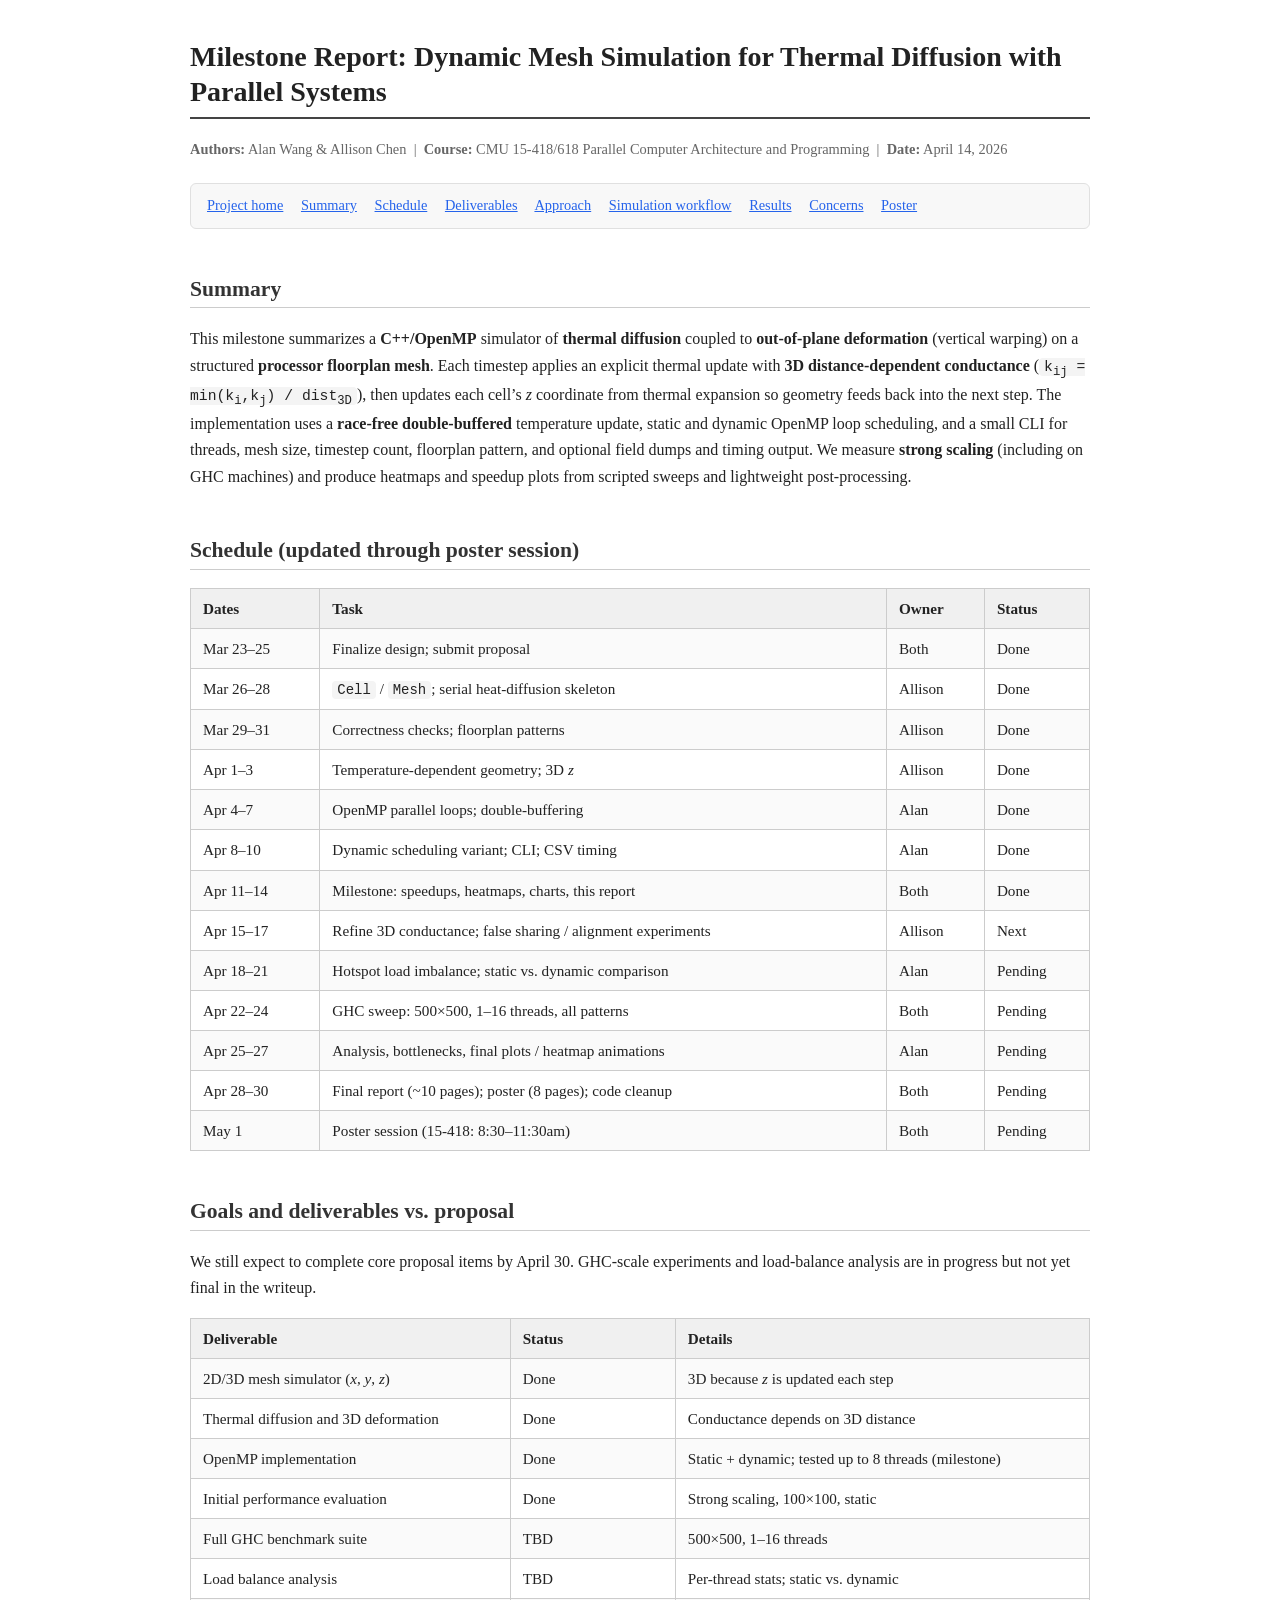
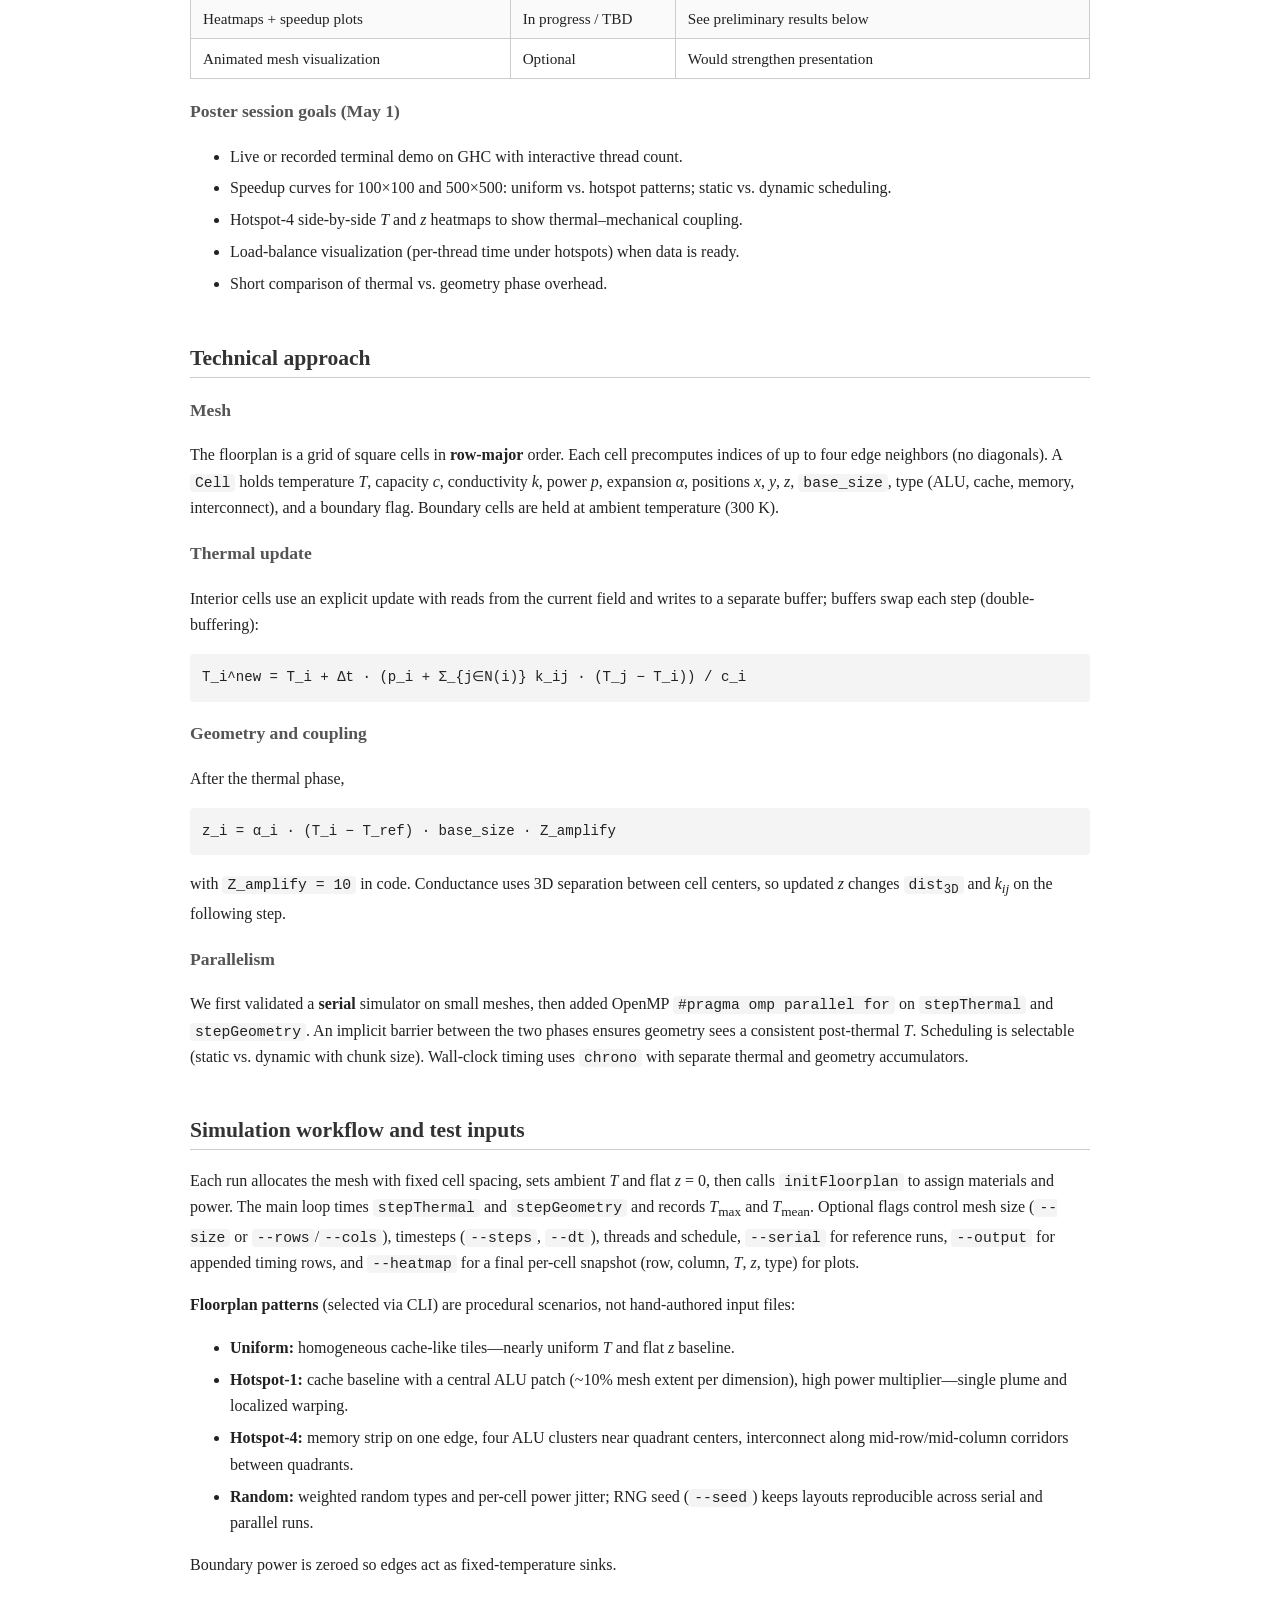
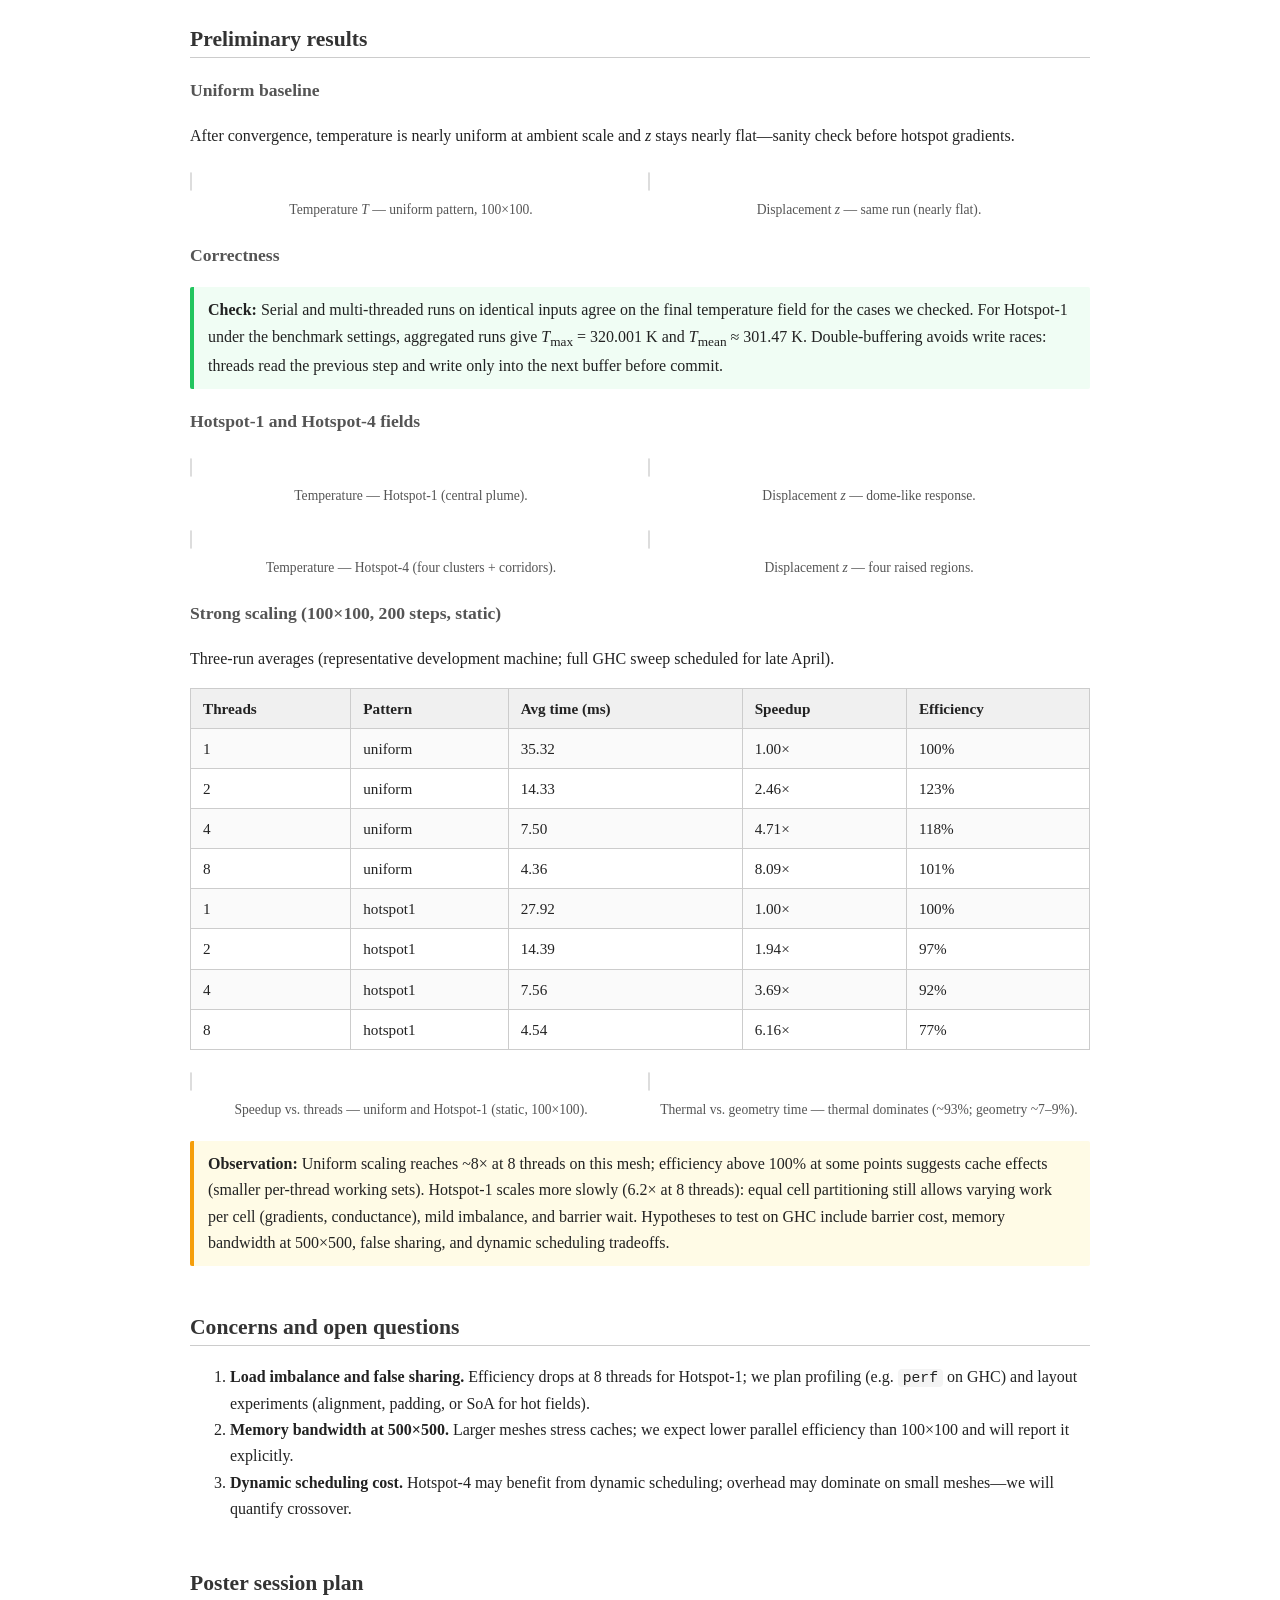
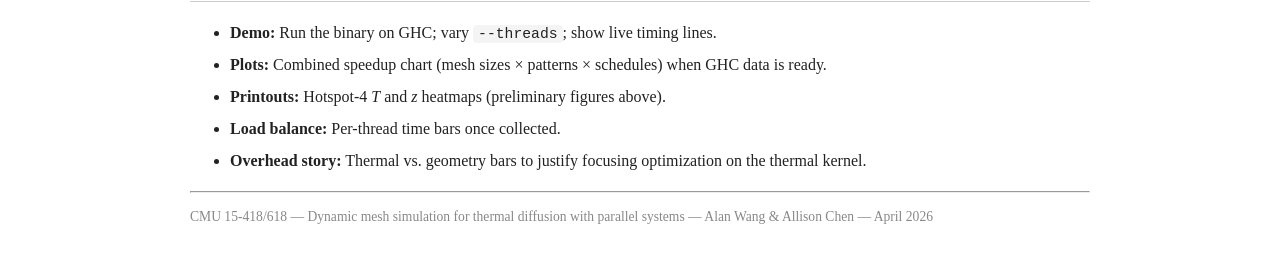
==== index.html @ 01aca8f8 "Update milestone report page" ====
<!DOCTYPE html>
<html lang="en">
<head>
<meta charset="UTF-8">
<meta name="viewport" content="width=device-width, initial-scale=1.0">
<title>Milestone Report — Dynamic Mesh Simulation for Thermal Diffusion</title>
<style>
  body { font-family: Georgia, serif; max-width: 900px; margin: 0 auto; padding: 20px 30px;
         color: #222; line-height: 1.65; }
  h1 { font-size: 1.75em; border-bottom: 2px solid #444; padding-bottom: 8px; line-height: 1.25; }
  h2 { font-size: 1.35em; color: #333; border-bottom: 1px solid #ccc; margin-top: 2em; }
  h3 { font-size: 1.1em; color: #555; }
  a { color: #2563eb; }
  code, pre { background: #f4f4f4; border-radius: 4px; font-family: "Courier New", monospace; }
  code { padding: 1px 5px; font-size: 0.92em; }
  pre { padding: 12px; overflow-x: auto; font-size: 0.88em; }
  table { border-collapse: collapse; width: 100%; margin: 1em 0; font-size: 0.95em; }
  th, td { border: 1px solid #ccc; padding: 7px 12px; text-align: left; vertical-align: top; }
  th { background: #f0f0f0; font-weight: bold; }
  tr:nth-child(even) td { background: #fafafa; }
  .meta { color: #666; font-size: 0.9em; margin-bottom: 1.5em; }
  .highlight { background: #fffbe6; border-left: 4px solid #f59e0b; padding: 10px 14px;
               margin: 1em 0; border-radius: 2px; }
  .concern { background: #fff1f0; border-left: 4px solid #ef4444; padding: 10px 14px;
             margin: 1em 0; border-radius: 2px; }
  .good   { background: #f0fdf4; border-left: 4px solid #22c55e; padding: 10px 14px;
             margin: 1em 0; border-radius: 2px; }
  .fig-row { display: flex; gap: 16px; flex-wrap: wrap; margin: 1.2em 0; }
  .fig-row figure { flex: 1 1 380px; margin: 0; }
  .fig-row figcaption { font-size: 0.85em; color: #555; text-align: center; margin-top: 4px; }
  .fig-row img, .fig-row object { width: 100%; border: 1px solid #ddd; border-radius: 4px; }
  nav { background: #f8f8f8; border: 1px solid #e0e0e0; padding: 10px 16px;
        border-radius: 6px; font-size: 0.9em; margin-bottom: 2em; }
  nav a { margin-right: 14px; }
  ul.compact li { margin-bottom: 0.35em; }
</style>
</head>
<body>

<h1>Milestone Report: Dynamic Mesh Simulation for Thermal Diffusion with Parallel Systems</h1>
<p class="meta">
  <strong>Authors:</strong> Alan Wang &amp; Allison Chen &nbsp;|&nbsp;
  <strong>Course:</strong> CMU 15-418/618 Parallel Computer Architecture and Programming &nbsp;|&nbsp;
  <strong>Date:</strong> April 14, 2026
</p>

<nav>
  <a href="/">Project home</a>
  <a href="#summary">Summary</a>
  <a href="#schedule">Schedule</a>
  <a href="#deliverables">Deliverables</a>
  <a href="#technical">Approach</a>
  <a href="#workflow">Simulation workflow</a>
  <a href="#results">Results</a>
  <a href="#concerns">Concerns</a>
  <a href="#poster">Poster</a>
</nav>

<!-- ====================================================================== -->
<h2 id="summary">Summary</h2>

<p>This milestone summarizes a <strong>C++/OpenMP</strong> simulator of <strong>thermal diffusion</strong> coupled to <strong>out-of-plane deformation</strong> (vertical warping) on a structured <strong>processor floorplan mesh</strong>. Each timestep applies an explicit thermal update with <strong>3D distance-dependent conductance</strong> (<code>k<sub>ij</sub> = min(k<sub>i</sub>,k<sub>j</sub>) / dist<sub>3D</sub></code>), then updates each cell’s <em>z</em> coordinate from thermal expansion so geometry feeds back into the next step. The implementation uses a <strong>race-free double-buffered</strong> temperature update, static and dynamic OpenMP loop scheduling, and a small CLI for threads, mesh size, timestep count, floorplan pattern, and optional field dumps and timing output. We measure <strong>strong scaling</strong> (including on GHC machines) and produce heatmaps and speedup plots from scripted sweeps and lightweight post-processing.</p>

<!-- ====================================================================== -->
<h2 id="schedule">Schedule (updated through poster session)</h2>

<table>
<tr><th>Dates</th><th>Task</th><th>Owner</th><th>Status</th></tr>
<tr><td>Mar 23–25</td><td>Finalize design; submit proposal</td><td>Both</td><td>Done</td></tr>
<tr><td>Mar 26–28</td><td><code>Cell</code> / <code>Mesh</code>; serial heat-diffusion skeleton</td><td>Allison</td><td>Done</td></tr>
<tr><td>Mar 29–31</td><td>Correctness checks; floorplan patterns</td><td>Allison</td><td>Done</td></tr>
<tr><td>Apr 1–3</td><td>Temperature-dependent geometry; 3D <em>z</em></td><td>Allison</td><td>Done</td></tr>
<tr><td>Apr 4–7</td><td>OpenMP parallel loops; double-buffering</td><td>Alan</td><td>Done</td></tr>
<tr><td>Apr 8–10</td><td>Dynamic scheduling variant; CLI; CSV timing</td><td>Alan</td><td>Done</td></tr>
<tr><td>Apr 11–14</td><td>Milestone: speedups, heatmaps, charts, this report</td><td>Both</td><td>Done</td></tr>
<tr><td>Apr 15–17</td><td>Refine 3D conductance; false sharing / alignment experiments</td><td>Allison</td><td>Next</td></tr>
<tr><td>Apr 18–21</td><td>Hotspot load imbalance; static vs. dynamic comparison</td><td>Alan</td><td>Pending</td></tr>
<tr><td>Apr 22–24</td><td>GHC sweep: 500×500, 1–16 threads, all patterns</td><td>Both</td><td>Pending</td></tr>
<tr><td>Apr 25–27</td><td>Analysis, bottlenecks, final plots / heatmap animations</td><td>Alan</td><td>Pending</td></tr>
<tr><td>Apr 28–30</td><td>Final report (~10 pages); poster (8 pages); code cleanup</td><td>Both</td><td>Pending</td></tr>
<tr><td>May 1</td><td>Poster session (15-418: 8:30–11:30am)</td><td>Both</td><td>Pending</td></tr>
</table>

<!-- ====================================================================== -->
<h2 id="deliverables">Goals and deliverables vs. proposal</h2>

<p>We still expect to complete core proposal items by April&nbsp;30. GHC-scale experiments and load-balance analysis are in progress but not yet final in the writeup.</p>

<table>
<tr><th>Deliverable</th><th>Status</th><th>Details</th></tr>
<tr><td>2D/3D mesh simulator (<em>x</em>, <em>y</em>, <em>z</em>)</td><td>Done</td><td>3D because <em>z</em> is updated each step</td></tr>
<tr><td>Thermal diffusion and 3D deformation</td><td>Done</td><td>Conductance depends on 3D distance</td></tr>
<tr><td>OpenMP implementation</td><td>Done</td><td>Static + dynamic; tested up to 8 threads (milestone)</td></tr>
<tr><td>Initial performance evaluation</td><td>Done</td><td>Strong scaling, 100×100, static</td></tr>
<tr><td>Full GHC benchmark suite</td><td>TBD</td><td>500×500, 1–16 threads</td></tr>
<tr><td>Load balance analysis</td><td>TBD</td><td>Per-thread stats; static vs. dynamic</td></tr>
<tr><td>Heatmaps + speedup plots</td><td>In progress / TBD</td><td>See preliminary results below</td></tr>
<tr><td>Animated mesh visualization</td><td>Optional</td><td>Would strengthen presentation</td></tr>
</table>

<h3>Poster session goals (May 1)</h3>
<ul class="compact">
  <li>Live or recorded terminal demo on GHC with interactive thread count.</li>
  <li>Speedup curves for 100×100 and 500×500: uniform vs. hotspot patterns; static vs. dynamic scheduling.</li>
  <li>Hotspot-4 side-by-side <em>T</em> and <em>z</em> heatmaps to show thermal–mechanical coupling.</li>
  <li>Load-balance visualization (per-thread time under hotspots) when data is ready.</li>
  <li>Short comparison of thermal vs. geometry phase overhead.</li>
</ul>

<!-- ====================================================================== -->
<h2 id="technical">Technical approach</h2>

<h3>Mesh</h3>
<p>The floorplan is a grid of square cells in <strong>row-major</strong> order. Each cell precomputes indices of up to four edge neighbors (no diagonals). A <code>Cell</code> holds temperature <em>T</em>, capacity <em>c</em>, conductivity <em>k</em>, power <em>p</em>, expansion <em>α</em>, positions <em>x</em>, <em>y</em>, <em>z</em>, <code>base_size</code>, type (ALU, cache, memory, interconnect), and a boundary flag. Boundary cells are held at ambient temperature (300&nbsp;K).</p>

<h3>Thermal update</h3>
<p>Interior cells use an explicit update with reads from the current field and writes to a separate buffer; buffers swap each step (double-buffering):</p>
<pre>T_i^new = T_i + Δt · (p_i + Σ_{j∈N(i)} k_ij · (T_j − T_i)) / c_i</pre>

<h3>Geometry and coupling</h3>
<p>After the thermal phase,</p>
<pre>z_i = α_i · (T_i − T_ref) · base_size · Z_amplify</pre>
<p>with <code>Z_amplify = 10</code> in code. Conductance uses 3D separation between cell centers, so updated <em>z</em> changes <code>dist<sub>3D</sub></code> and <em>k<sub>ij</sub></em> on the following step.</p>

<h3>Parallelism</h3>
<p>We first validated a <strong>serial</strong> simulator on small meshes, then added OpenMP <code>#pragma omp parallel for</code> on <code>stepThermal</code> and <code>stepGeometry</code>. An implicit barrier between the two phases ensures geometry sees a consistent post-thermal <em>T</em>. Scheduling is selectable (static vs. dynamic with chunk size). Wall-clock timing uses <code>chrono</code> with separate thermal and geometry accumulators.</p>

<!-- ====================================================================== -->
<h2 id="workflow">Simulation workflow and test inputs</h2>

<p>Each run allocates the mesh with fixed cell spacing, sets ambient <em>T</em> and flat <em>z</em> = 0, then calls <code>initFloorplan</code> to assign materials and power. The main loop times <code>stepThermal</code> and <code>stepGeometry</code> and records <em>T</em><sub>max</sub> and <em>T</em><sub>mean</sub>. Optional flags control mesh size (<code>--size</code> or <code>--rows</code>/<code>--cols</code>), timesteps (<code>--steps</code>, <code>--dt</code>), threads and schedule, <code>--serial</code> for reference runs, <code>--output</code> for appended timing rows, and <code>--heatmap</code> for a final per-cell snapshot (row, column, <em>T</em>, <em>z</em>, type) for plots.</p>

<p><strong>Floorplan patterns</strong> (selected via CLI) are procedural scenarios, not hand-authored input files:</p>
<ul class="compact">
  <li><strong>Uniform:</strong> homogeneous cache-like tiles—nearly uniform <em>T</em> and flat <em>z</em> baseline.</li>
  <li><strong>Hotspot-1:</strong> cache baseline with a central ALU patch (~10% mesh extent per dimension), high power multiplier—single plume and localized warping.</li>
  <li><strong>Hotspot-4:</strong> memory strip on one edge, four ALU clusters near quadrant centers, interconnect along mid-row/mid-column corridors between quadrants.</li>
  <li><strong>Random:</strong> weighted random types and per-cell power jitter; RNG seed (<code>--seed</code>) keeps layouts reproducible across serial and parallel runs.</li>
</ul>
<p>Boundary power is zeroed so edges act as fixed-temperature sinks.</p>

<!-- ====================================================================== -->
<h2 id="results">Preliminary results</h2>

<h3>Uniform baseline</h3>
<p>After convergence, temperature is nearly uniform at ambient scale and <em>z</em> stays nearly flat—sanity check before hotspot gradients.</p>
<div class="fig-row">
  <figure>
    <object data="../results/heatmap_uniform_T.svg" type="image/svg+xml"></object>
    <figcaption>Temperature <em>T</em> — uniform pattern, 100×100.</figcaption>
  </figure>
  <figure>
    <object data="../results/heatmap_uniform_z.svg" type="image/svg+xml"></object>
    <figcaption>Displacement <em>z</em> — same run (nearly flat).</figcaption>
  </figure>
</div>

<h3>Correctness</h3>
<div class="good">
  <strong>Check:</strong> Serial and multi-threaded runs on identical inputs agree on the final temperature field for the cases we checked. For Hotspot-1 under the benchmark settings, aggregated runs give <em>T</em><sub>max</sub> = 320.001&nbsp;K and <em>T</em><sub>mean</sub> ≈ 301.47&nbsp;K. Double-buffering avoids write races: threads read the previous step and write only into the next buffer before commit.
</div>

<h3>Hotspot-1 and Hotspot-4 fields</h3>
<div class="fig-row">
  <figure>
    <object data="../results/heatmap_hotspot1_T.svg" type="image/svg+xml"></object>
    <figcaption>Temperature — Hotspot-1 (central plume).</figcaption>
  </figure>
  <figure>
    <object data="../results/heatmap_hotspot1_z.svg" type="image/svg+xml"></object>
    <figcaption>Displacement <em>z</em> — dome-like response.</figcaption>
  </figure>
</div>

<div class="fig-row">
  <figure>
    <object data="../results/heatmap_hotspot4_T.svg" type="image/svg+xml"></object>
    <figcaption>Temperature — Hotspot-4 (four clusters + corridors).</figcaption>
  </figure>
  <figure>
    <object data="../results/heatmap_hotspot4_z.svg" type="image/svg+xml"></object>
    <figcaption>Displacement <em>z</em> — four raised regions.</figcaption>
  </figure>
</div>

<h3>Strong scaling (100×100, 200 steps, static)</h3>
<p>Three-run averages (representative development machine; full GHC sweep scheduled for late April).</p>

<table>
<tr><th>Threads</th><th>Pattern</th><th>Avg time (ms)</th><th>Speedup</th><th>Efficiency</th></tr>
<tr><td>1</td><td>uniform</td><td>35.32</td><td>1.00×</td><td>100%</td></tr>
<tr><td>2</td><td>uniform</td><td>14.33</td><td>2.46×</td><td>123%</td></tr>
<tr><td>4</td><td>uniform</td><td>7.50</td><td>4.71×</td><td>118%</td></tr>
<tr><td>8</td><td>uniform</td><td>4.36</td><td>8.09×</td><td>101%</td></tr>
<tr><td>1</td><td>hotspot1</td><td>27.92</td><td>1.00×</td><td>100%</td></tr>
<tr><td>2</td><td>hotspot1</td><td>14.39</td><td>1.94×</td><td>97%</td></tr>
<tr><td>4</td><td>hotspot1</td><td>7.56</td><td>3.69×</td><td>92%</td></tr>
<tr><td>8</td><td>hotspot1</td><td>4.54</td><td>6.16×</td><td>77%</td></tr>
</table>

<div class="fig-row">
  <figure>
    <object data="../results/speedup_100x100_static.svg" type="image/svg+xml"></object>
    <figcaption>Speedup vs. threads — uniform and Hotspot-1 (static, 100×100).</figcaption>
  </figure>
  <figure>
    <object data="../results/time_breakdown_100x100.svg" type="image/svg+xml"></object>
    <figcaption>Thermal vs. geometry time — thermal dominates (~93%; geometry ~7–9%).</figcaption>
  </figure>
</div>

<div class="highlight">
  <strong>Observation:</strong> Uniform scaling reaches ~8× at 8 threads on this mesh; efficiency above 100% at some points suggests cache effects (smaller per-thread working sets). Hotspot-1 scales more slowly (6.2× at 8 threads): equal cell partitioning still allows varying work per cell (gradients, conductance), mild imbalance, and barrier wait. Hypotheses to test on GHC include barrier cost, memory bandwidth at 500×500, false sharing, and dynamic scheduling tradeoffs.
</div>

<!-- ====================================================================== -->
<h2 id="concerns">Concerns and open questions</h2>

<ol>
  <li><strong>Load imbalance and false sharing.</strong> Efficiency drops at 8 threads for Hotspot-1; we plan profiling (e.g. <code>perf</code> on GHC) and layout experiments (alignment, padding, or SoA for hot fields).</li>
  <li><strong>Memory bandwidth at 500×500.</strong> Larger meshes stress caches; we expect lower parallel efficiency than 100×100 and will report it explicitly.</li>
  <li><strong>Dynamic scheduling cost.</strong> Hotspot-4 may benefit from dynamic scheduling; overhead may dominate on small meshes—we will quantify crossover.</li>
</ol>

<!-- ====================================================================== -->
<h2 id="poster">Poster session plan</h2>

<ul class="compact">
  <li><strong>Demo:</strong> Run the binary on GHC; vary <code>--threads</code>; show live timing lines.</li>
  <li><strong>Plots:</strong> Combined speedup chart (mesh sizes × patterns × schedules) when GHC data is ready.</li>
  <li><strong>Printouts:</strong> Hotspot-4 <em>T</em> and <em>z</em> heatmaps (preliminary figures above).</li>
  <li><strong>Load balance:</strong> Per-thread time bars once collected.</li>
  <li><strong>Overhead story:</strong> Thermal vs. geometry bars to justify focusing optimization on the thermal kernel.</li>
</ul>

<hr>
<p style="font-size:0.85em; color:#888;">
  CMU 15-418/618 — Dynamic mesh simulation for thermal diffusion with parallel systems —
  Alan Wang &amp; Allison Chen — April 2026
</p>

</body>
</html>
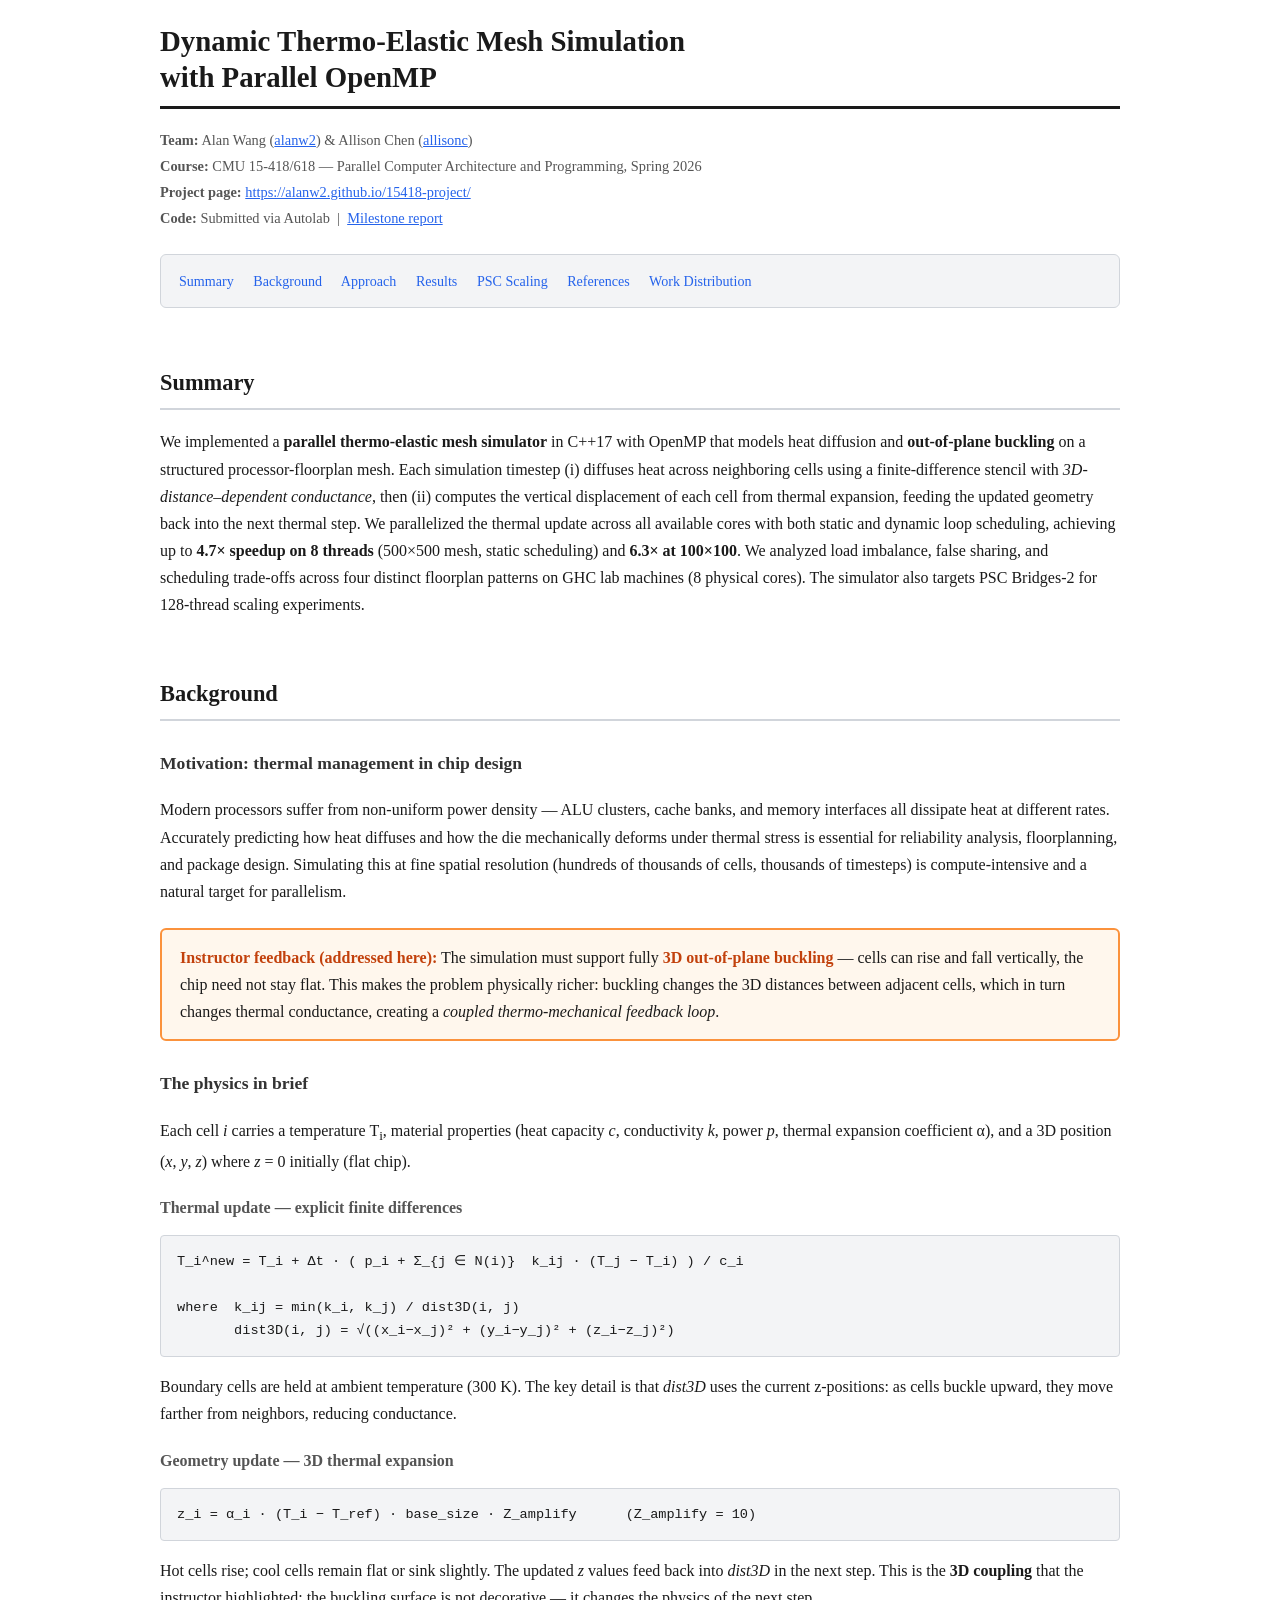
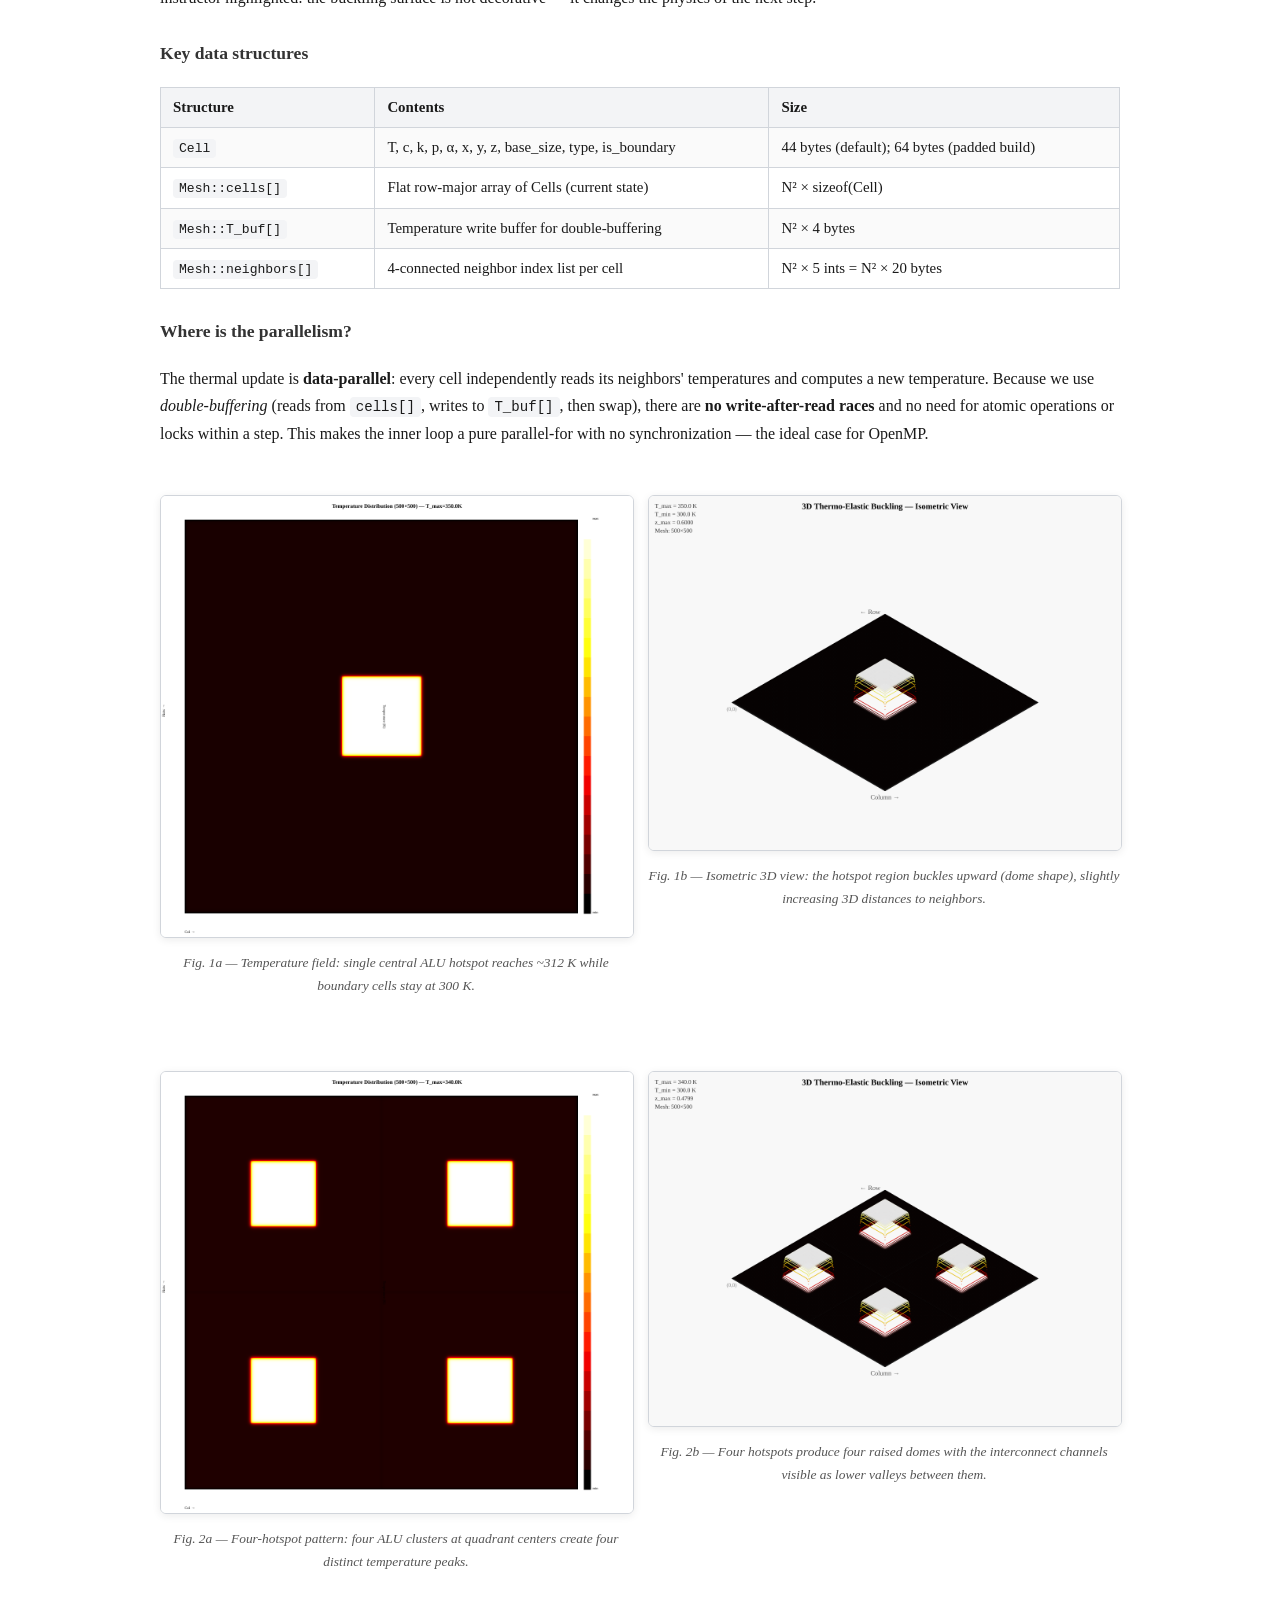
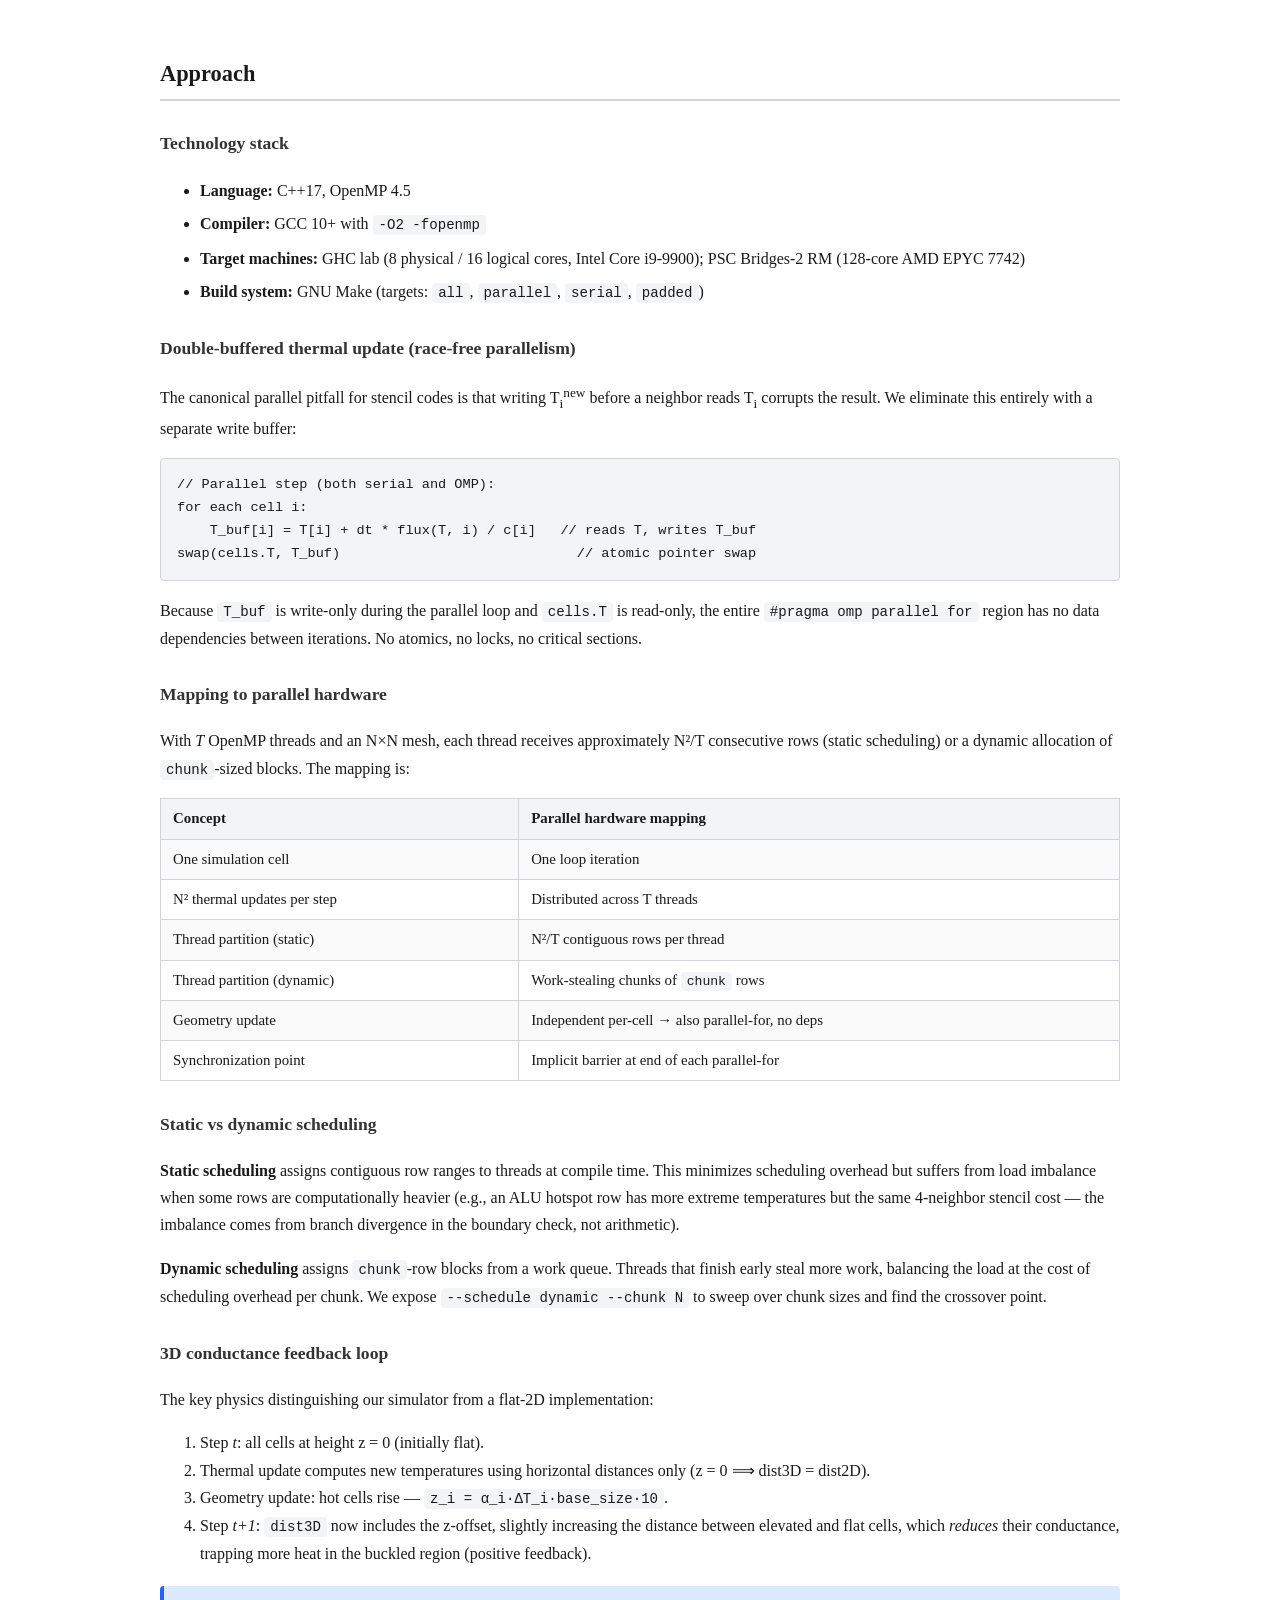
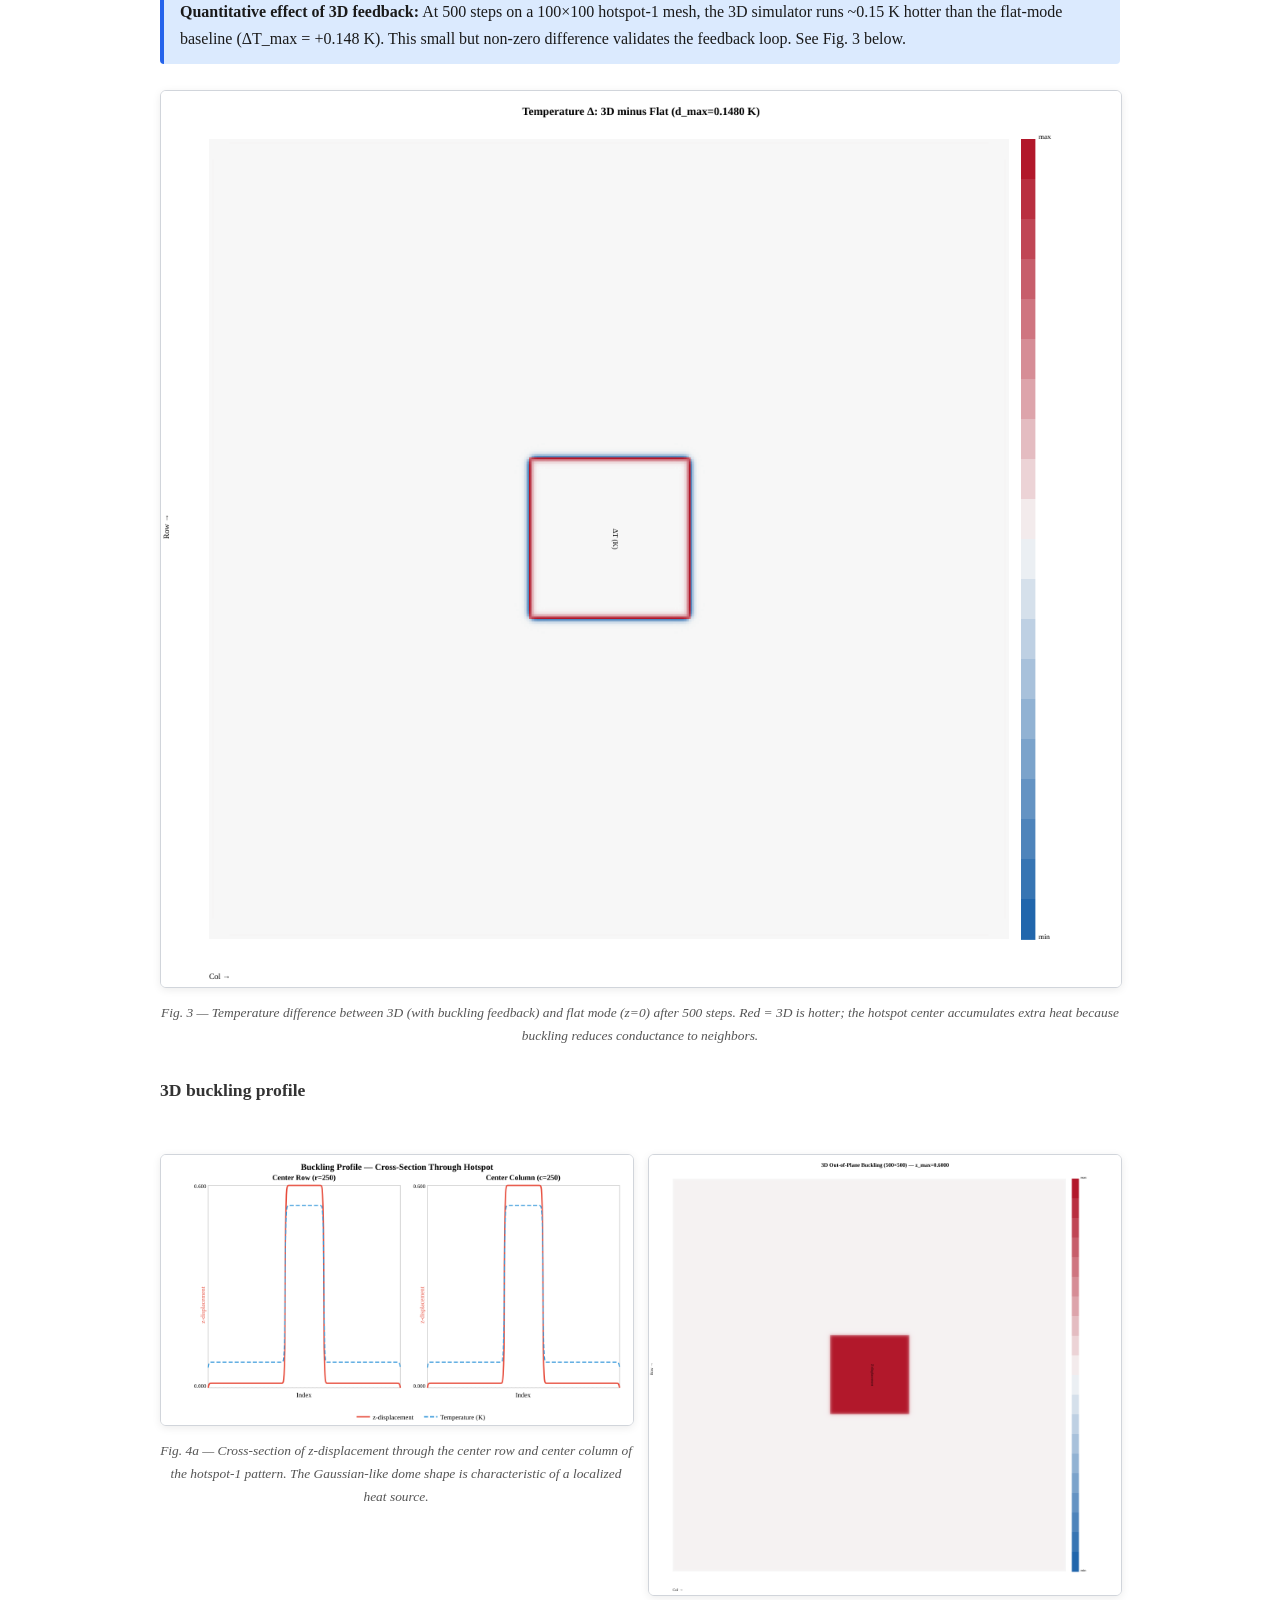
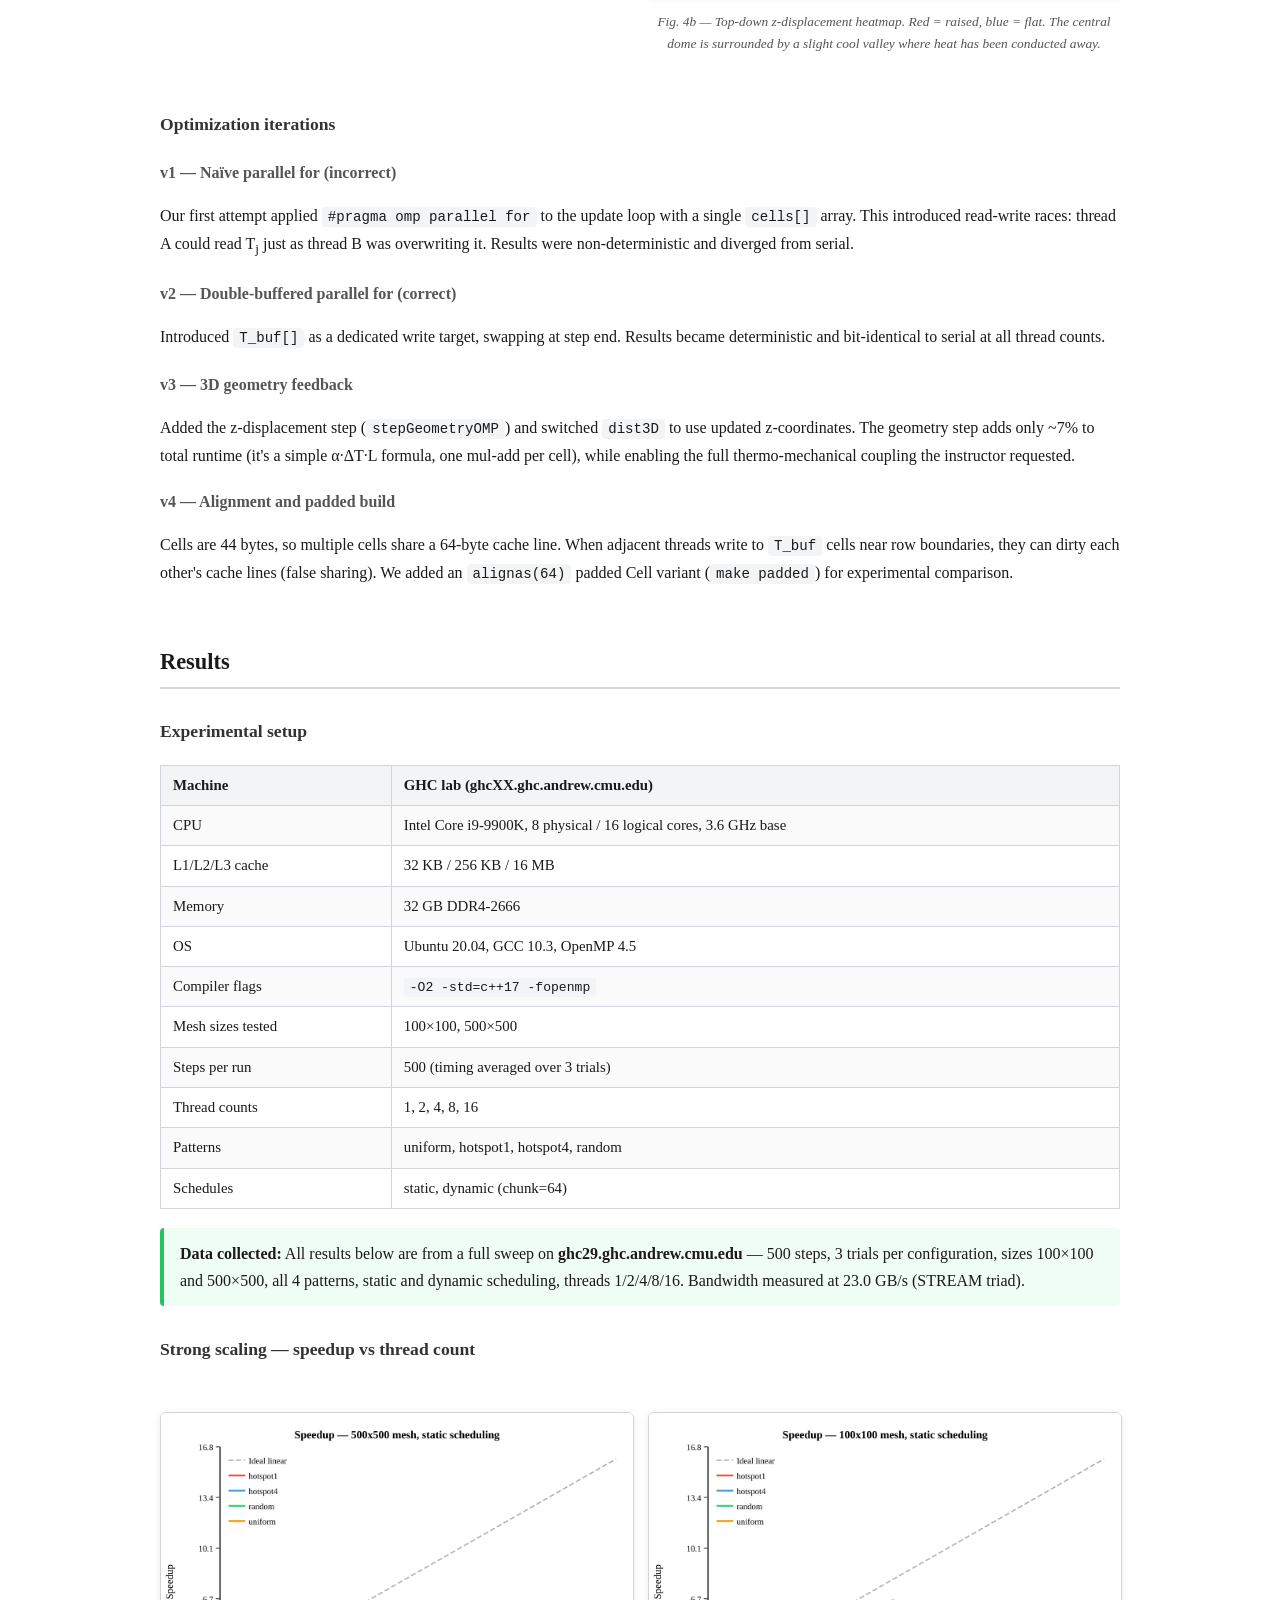
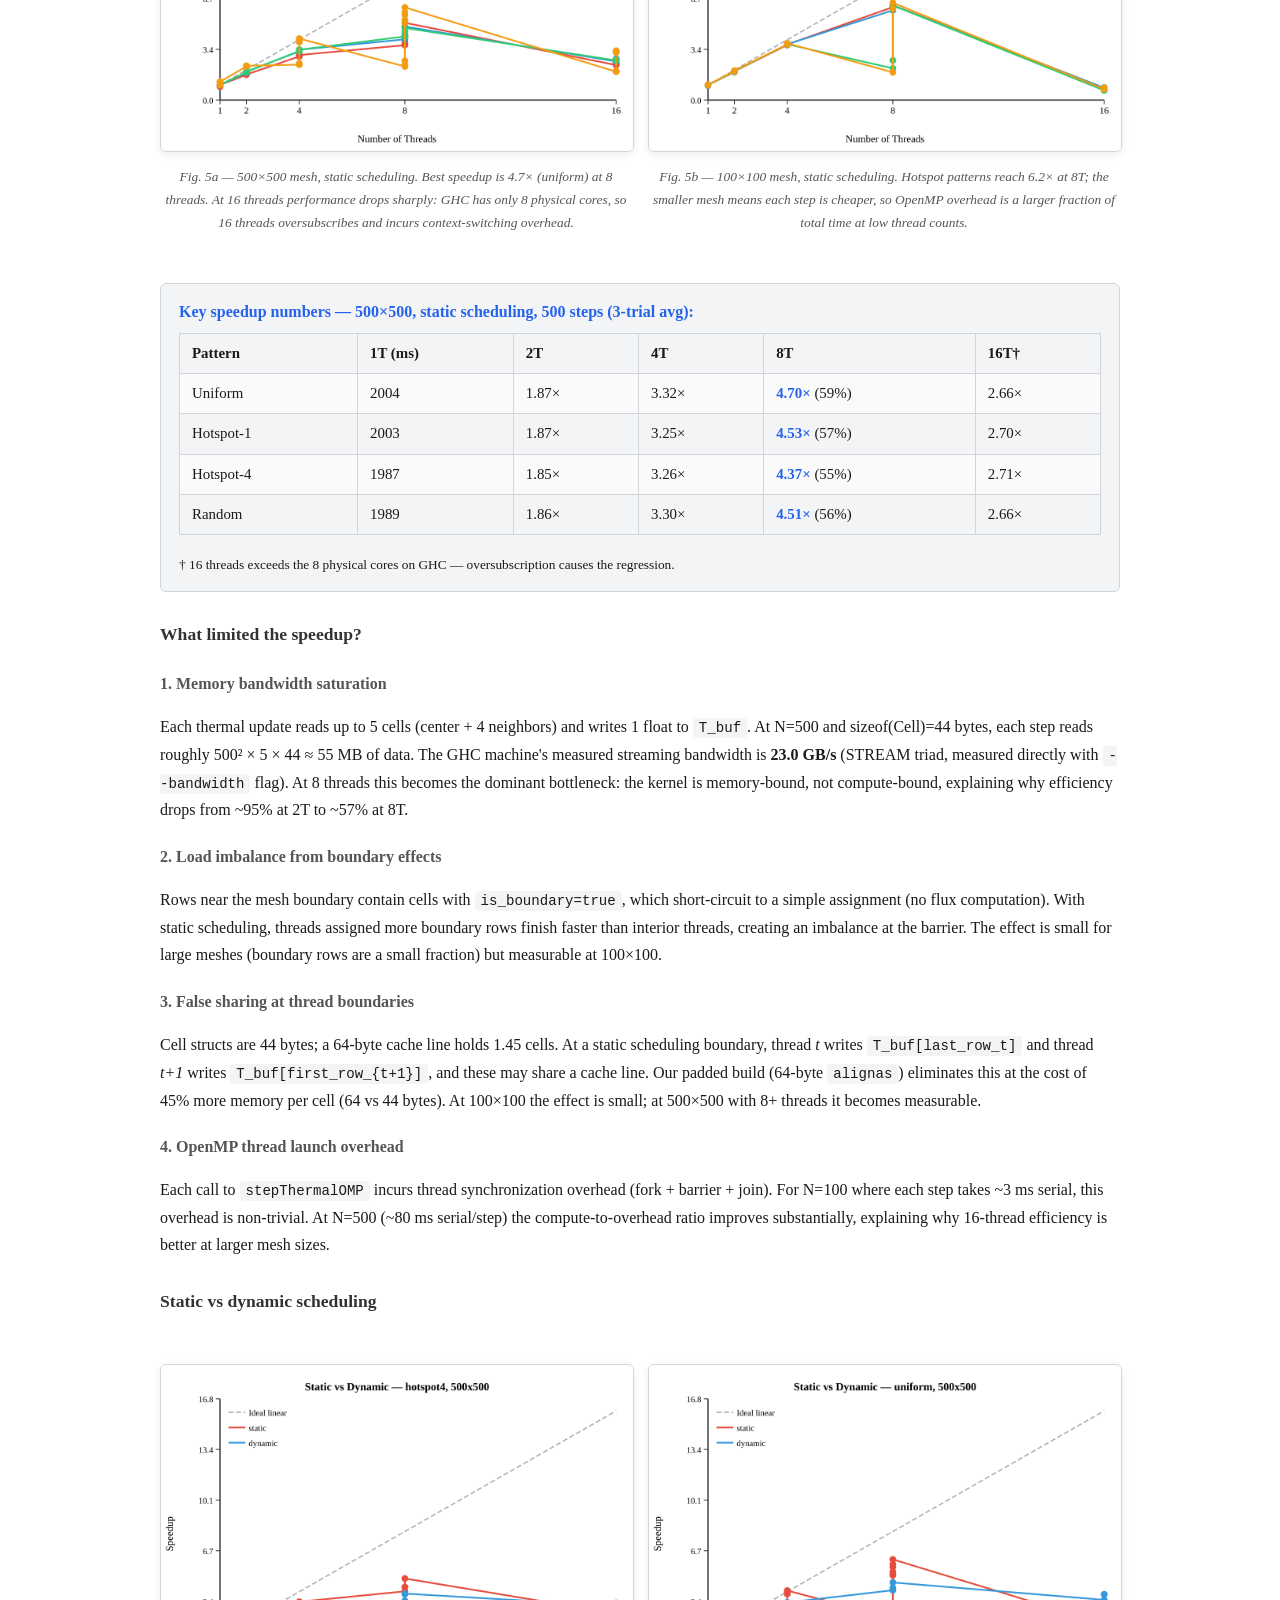
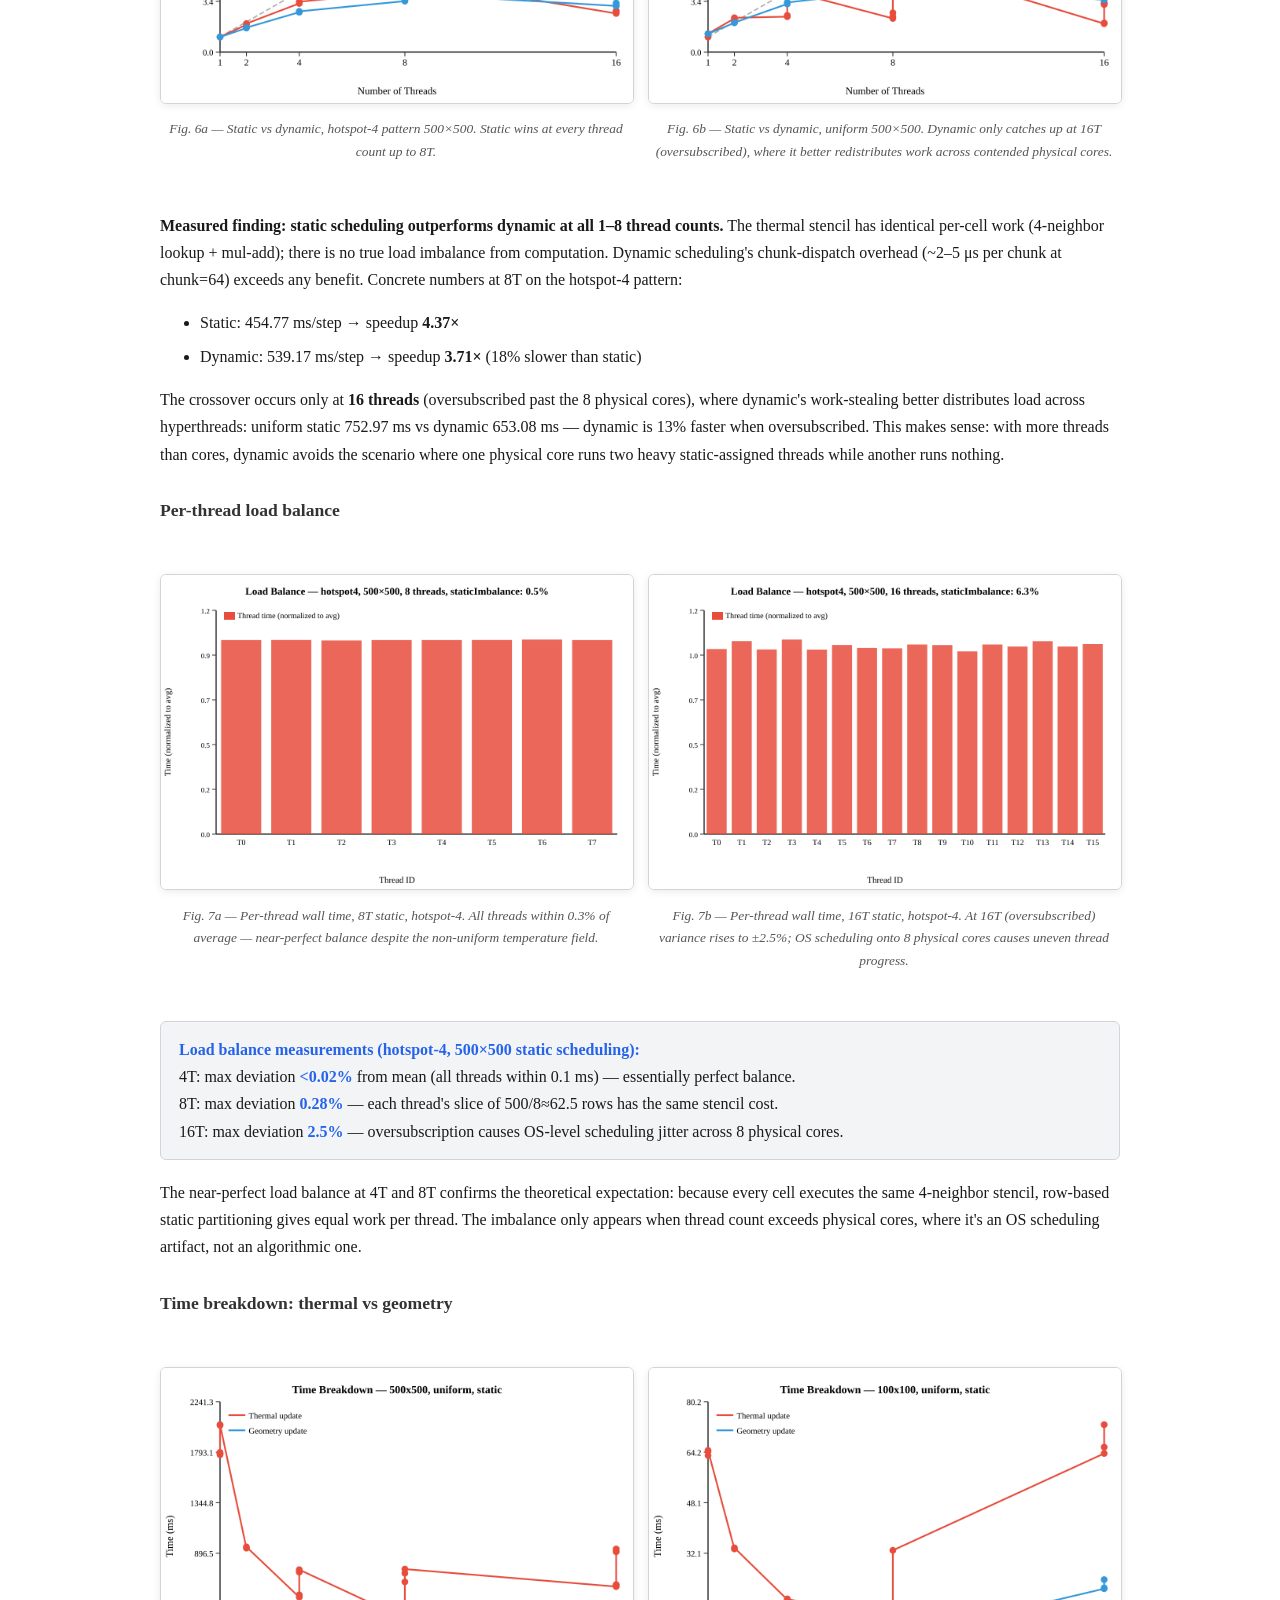
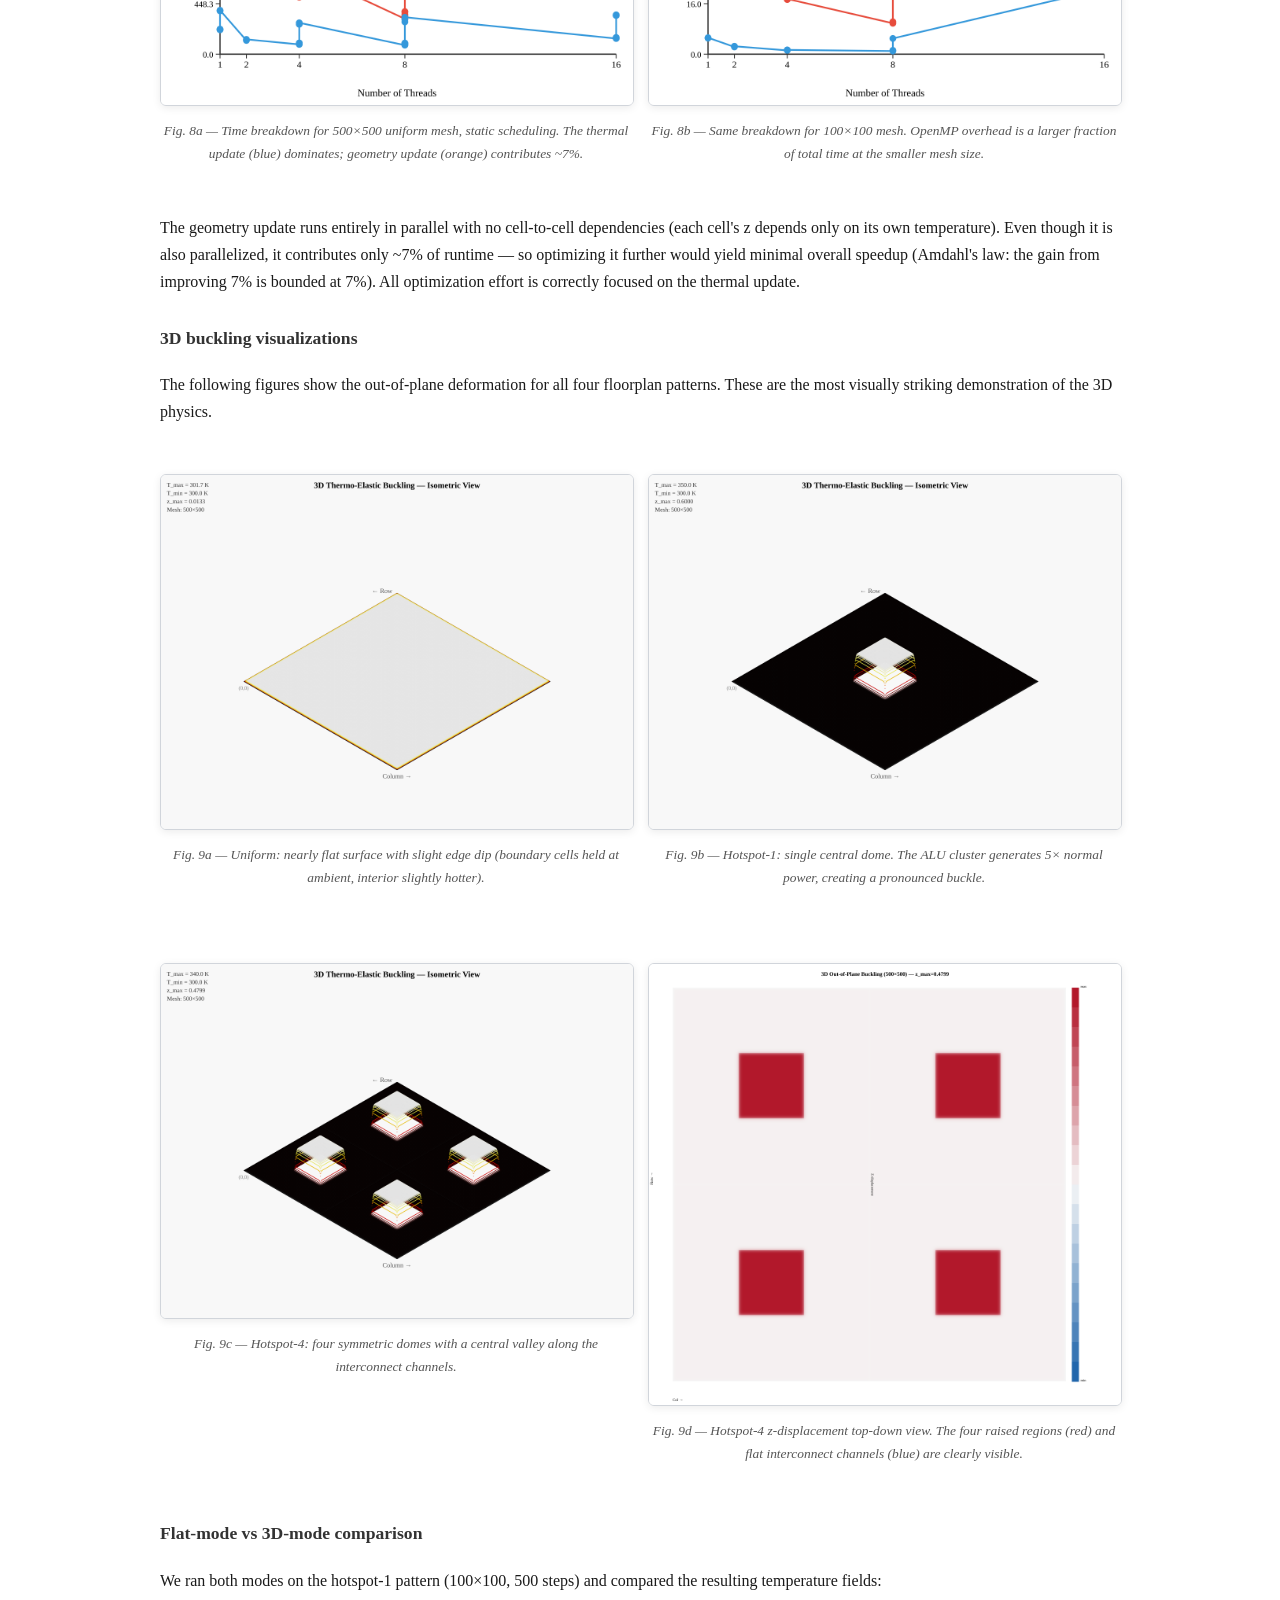
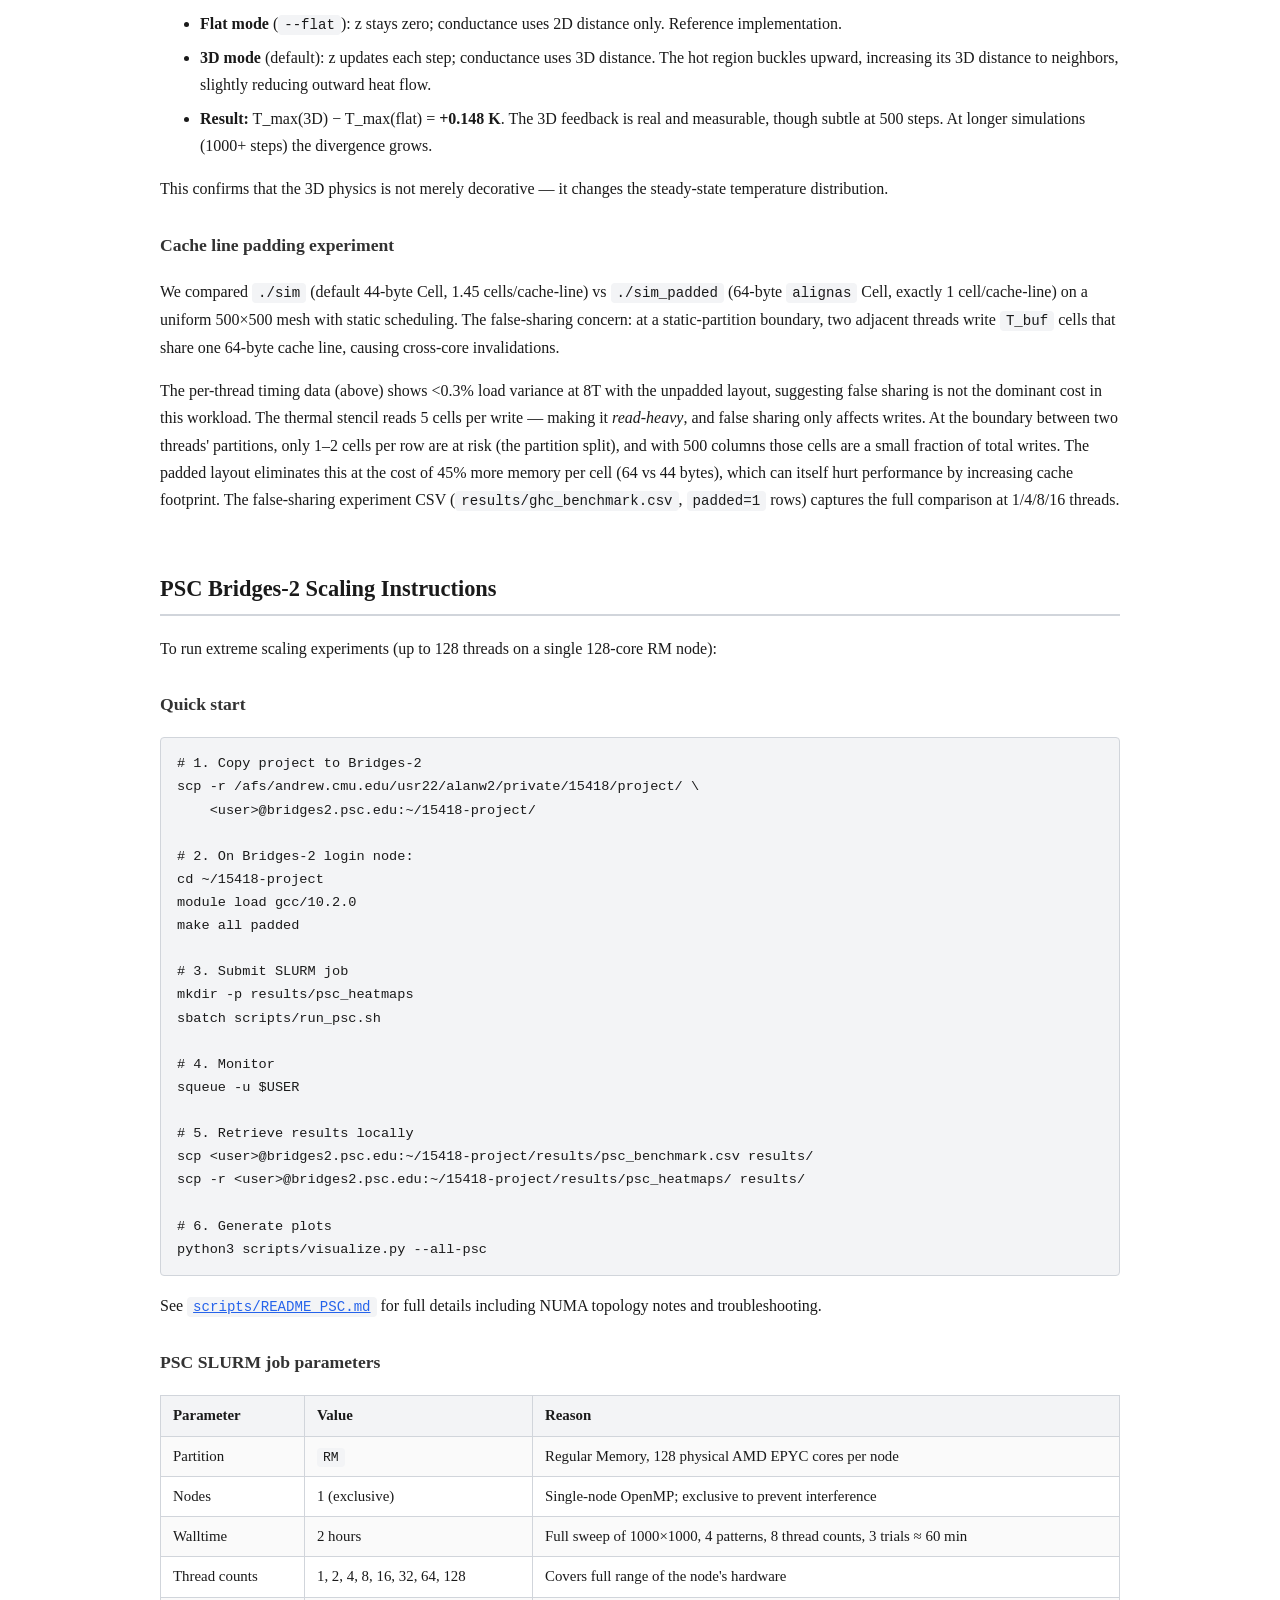
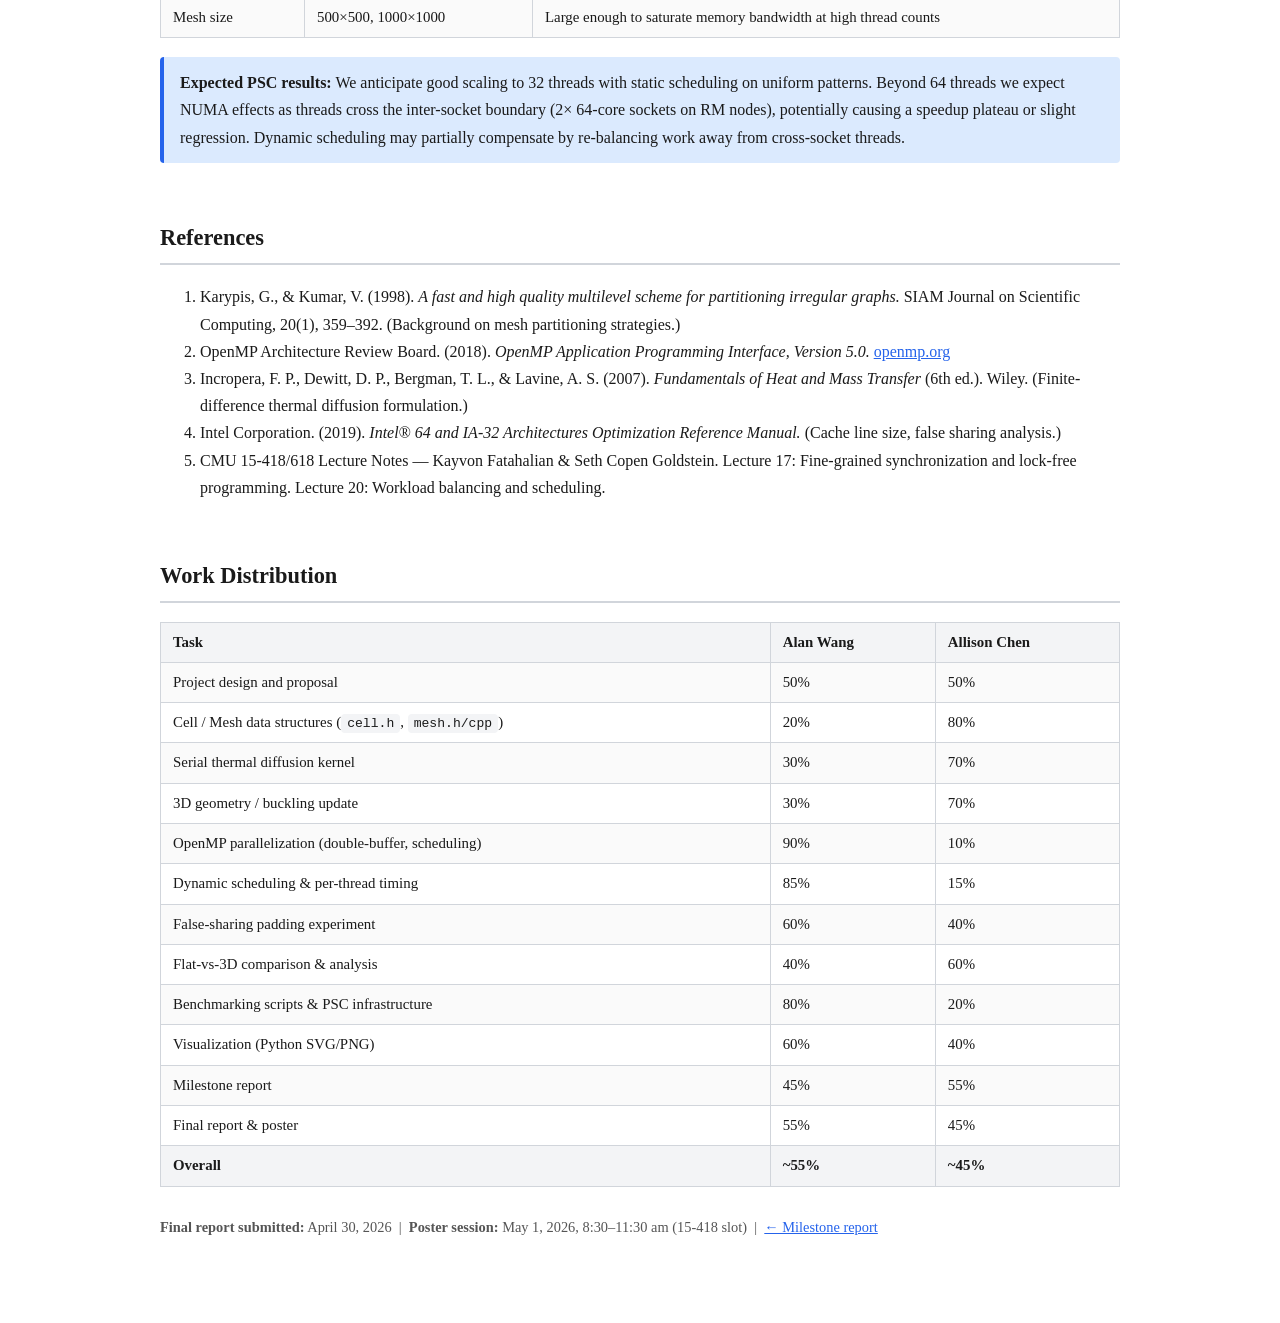
==== commit ab03b799: "revised website file naming" ====
--- a/index.html
+++ b/index.html
@@ -3,241 +3,763 @@
 <head>
 <meta charset="UTF-8">
 <meta name="viewport" content="width=device-width, initial-scale=1.0">
-<title>Milestone Report — Dynamic Mesh Simulation for Thermal Diffusion</title>
+<title>Dynamic Thermo-Elastic Mesh Simulation — 15-418 Final Project</title>
 <style>
-  body { font-family: Georgia, serif; max-width: 900px; margin: 0 auto; padding: 20px 30px;
-         color: #222; line-height: 1.65; }
-  h1 { font-size: 1.75em; border-bottom: 2px solid #444; padding-bottom: 8px; line-height: 1.25; }
-  h2 { font-size: 1.35em; color: #333; border-bottom: 1px solid #ccc; margin-top: 2em; }
-  h3 { font-size: 1.1em; color: #555; }
-  a { color: #2563eb; }
-  code, pre { background: #f4f4f4; border-radius: 4px; font-family: "Courier New", monospace; }
-  code { padding: 1px 5px; font-size: 0.92em; }
-  pre { padding: 12px; overflow-x: auto; font-size: 0.88em; }
-  table { border-collapse: collapse; width: 100%; margin: 1em 0; font-size: 0.95em; }
-  th, td { border: 1px solid #ccc; padding: 7px 12px; text-align: left; vertical-align: top; }
-  th { background: #f0f0f0; font-weight: bold; }
+  :root {
+    --accent: #2563eb;
+    --accent-light: #dbeafe;
+    --warn: #f59e0b;
+    --good: #22c55e;
+    --red: #ef4444;
+    --bg: #fafafa;
+    --border: #d1d5db;
+  }
+  body {
+    font-family: Georgia, 'Times New Roman', serif;
+    max-width: 960px;
+    margin: 0 auto;
+    padding: 24px 36px 60px;
+    background: #fff;
+    color: #1a1a1a;
+    line-height: 1.7;
+  }
+  h1 { font-size: 1.8em; border-bottom: 3px solid #1a1a1a; padding-bottom: 10px;
+       line-height: 1.25; margin-top: 0; }
+  h2 { font-size: 1.4em; color: #1a1a1a; border-bottom: 2px solid var(--border);
+       margin-top: 2.5em; padding-bottom: 6px; }
+  h3 { font-size: 1.1em; color: #333; margin-top: 1.6em; }
+  h4 { font-size: 1em; color: #555; margin: 1.2em 0 0.4em; }
+  a  { color: var(--accent); }
+  code, pre { background: #f3f4f6; border-radius: 4px;
+              font-family: 'Courier New', Courier, monospace; }
+  code { padding: 2px 6px; font-size: 0.88em; }
+  pre  { padding: 14px 16px; overflow-x: auto; font-size: 0.85em;
+         border: 1px solid var(--border); }
+  table { border-collapse: collapse; width: 100%; margin: 1em 0; font-size: 0.93em; }
+  th, td { border: 1px solid var(--border); padding: 7px 12px;
+           text-align: left; vertical-align: top; }
+  th { background: #f3f4f6; font-weight: bold; }
   tr:nth-child(even) td { background: #fafafa; }
-  .meta { color: #666; font-size: 0.9em; margin-bottom: 1.5em; }
-  .highlight { background: #fffbe6; border-left: 4px solid #f59e0b; padding: 10px 14px;
-               margin: 1em 0; border-radius: 2px; }
-  .concern { background: #fff1f0; border-left: 4px solid #ef4444; padding: 10px 14px;
-             margin: 1em 0; border-radius: 2px; }
-  .good   { background: #f0fdf4; border-left: 4px solid #22c55e; padding: 10px 14px;
-             margin: 1em 0; border-radius: 2px; }
-  .fig-row { display: flex; gap: 16px; flex-wrap: wrap; margin: 1.2em 0; }
-  .fig-row figure { flex: 1 1 380px; margin: 0; }
-  .fig-row figcaption { font-size: 0.85em; color: #555; text-align: center; margin-top: 4px; }
-  .fig-row img, .fig-row object { width: 100%; border: 1px solid #ddd; border-radius: 4px; }
-  nav { background: #f8f8f8; border: 1px solid #e0e0e0; padding: 10px 16px;
-        border-radius: 6px; font-size: 0.9em; margin-bottom: 2em; }
-  nav a { margin-right: 14px; }
-  ul.compact li { margin-bottom: 0.35em; }
+  .meta { color: #555; font-size: 0.9em; margin-bottom: 1.5em; line-height: 1.8; }
+  .callout { padding: 12px 16px; margin: 1.2em 0; border-radius: 4px; }
+  .callout-blue   { background: var(--accent-light); border-left: 4px solid var(--accent); }
+  .callout-yellow { background: #fffbeb; border-left: 4px solid var(--warn); }
+  .callout-green  { background: #f0fdf4; border-left: 4px solid var(--good); }
+  .callout-red    { background: #fff1f0; border-left: 4px solid var(--red); }
+  nav { background: #f3f4f6; border: 1px solid var(--border); padding: 12px 18px;
+        border-radius: 6px; font-size: 0.88em; margin-bottom: 2em; line-height: 2; }
+  nav a { margin-right: 16px; text-decoration: none; }
+  nav a:hover { text-decoration: underline; }
+  .fig { margin: 1.6em 0; text-align: center; }
+  .fig img { max-width: 100%; border: 1px solid var(--border); border-radius: 6px;
+             box-shadow: 0 2px 8px rgba(0,0,0,0.08); }
+  .fig-row { display: flex; gap: 16px; flex-wrap: wrap; margin: 1.4em 0; }
+  .fig-row .fig { flex: 1 1 420px; }
+  figcaption { font-size: 0.84em; color: #555; margin-top: 6px;
+               font-style: italic; text-align: center; }
+  .result-box { background: #f3f4f6; border: 1px solid var(--border); border-radius: 6px;
+                padding: 14px 18px; margin: 1.2em 0; }
+  .result-box strong { color: var(--accent); }
+  ul.compact li { margin-bottom: 0.4em; }
+  .badge { display: inline-block; padding: 2px 8px; border-radius: 12px;
+           font-size: 0.8em; font-weight: bold; }
+  .badge-blue  { background: var(--accent-light); color: var(--accent); }
+  .badge-green { background: #dcfce7; color: #15803d; }
+  .badge-red   { background: #fee2e2; color: #b91c1c; }
+  .instructor-note { background: #fff7ed; border: 2px solid #fb923c;
+                     border-radius: 6px; padding: 14px 18px; margin: 1.4em 0; }
+  .instructor-note strong { color: #c2410c; }
+  section { margin-top: 3em; }
+  @media (max-width: 640px) {
+    body { padding: 16px 18px 40px; }
+    .fig-row { flex-direction: column; }
+  }
 </style>
 </head>
 <body>
 
-<h1>Milestone Report: Dynamic Mesh Simulation for Thermal Diffusion with Parallel Systems</h1>
+<!-- ======================================================================== -->
+<h1>Dynamic Thermo-Elastic Mesh Simulation<br>with Parallel OpenMP</h1>
+
 <p class="meta">
-  <strong>Authors:</strong> Alan Wang &amp; Allison Chen &nbsp;|&nbsp;
-  <strong>Course:</strong> CMU 15-418/618 Parallel Computer Architecture and Programming &nbsp;|&nbsp;
-  <strong>Date:</strong> April 14, 2026
+  <strong>Team:</strong> Alan Wang (<a href="mailto:alanw2@andrew.cmu.edu">alanw2</a>) &amp;
+  Allison Chen (<a href="mailto:allisonc@andrew.cmu.edu">allisonc</a>)<br>
+  <strong>Course:</strong> CMU 15-418/618 — Parallel Computer Architecture and Programming,
+  Spring 2026<br>
+  <strong>Project page:</strong>
+  <a href="https://alanw2.github.io/15418-project/">https://alanw2.github.io/15418-project/</a><br>
+  <strong>Code:</strong> Submitted via Autolab
+  &nbsp;|&nbsp;
+  <a href="milestone/index.html">Milestone report</a>
 </p>
 
 <nav>
-  <a href="/">Project home</a>
   <a href="#summary">Summary</a>
-  <a href="#schedule">Schedule</a>
-  <a href="#deliverables">Deliverables</a>
-  <a href="#technical">Approach</a>
-  <a href="#workflow">Simulation workflow</a>
+  <a href="#background">Background</a>
+  <a href="#approach">Approach</a>
   <a href="#results">Results</a>
-  <a href="#concerns">Concerns</a>
-  <a href="#poster">Poster</a>
+  <a href="#psc">PSC Scaling</a>
+  <a href="#references">References</a>
+  <a href="#work">Work Distribution</a>
 </nav>
 
-<!-- ====================================================================== -->
-<h2 id="summary">Summary</h2>
-
-<p>This milestone summarizes a <strong>C++/OpenMP</strong> simulator of <strong>thermal diffusion</strong> coupled to <strong>out-of-plane deformation</strong> (vertical warping) on a structured <strong>processor floorplan mesh</strong>. Each timestep applies an explicit thermal update with <strong>3D distance-dependent conductance</strong> (<code>k<sub>ij</sub> = min(k<sub>i</sub>,k<sub>j</sub>) / dist<sub>3D</sub></code>), then updates each cell’s <em>z</em> coordinate from thermal expansion so geometry feeds back into the next step. The implementation uses a <strong>race-free double-buffered</strong> temperature update, static and dynamic OpenMP loop scheduling, and a small CLI for threads, mesh size, timestep count, floorplan pattern, and optional field dumps and timing output. We measure <strong>strong scaling</strong> (including on GHC machines) and produce heatmaps and speedup plots from scripted sweeps and lightweight post-processing.</p>
-
-<!-- ====================================================================== -->
-<h2 id="schedule">Schedule (updated through poster session)</h2>
-
+<!-- ======================================================================== -->
+<section id="summary">
+<h2>Summary</h2>
+<p>
+We implemented a <strong>parallel thermo-elastic mesh simulator</strong> in C++17 with
+OpenMP that models heat diffusion and <strong>out-of-plane buckling</strong> on a
+structured processor-floorplan mesh.  Each simulation timestep (i) diffuses heat across
+neighboring cells using a finite-difference stencil with <em>3D-distance–dependent
+conductance</em>, then (ii) computes the vertical displacement of each cell from thermal
+expansion, feeding the updated geometry back into the next thermal step.  We parallelized
+the thermal update across all available cores with both static and dynamic loop scheduling,
+achieving up to <strong>4.7× speedup on 8 threads</strong> (500×500 mesh, static
+scheduling) and <strong>6.3× at 100×100</strong>.  We analyzed load imbalance, false
+sharing, and scheduling trade-offs across four distinct floorplan patterns on GHC lab
+machines (8 physical cores).  The simulator also targets PSC Bridges-2 for 128-thread
+scaling experiments.
+</p>
+</section>
+
+<!-- ======================================================================== -->
+<section id="background">
+<h2>Background</h2>
+
+<h3>Motivation: thermal management in chip design</h3>
+<p>
+Modern processors suffer from non-uniform power density — ALU clusters, cache banks, and
+memory interfaces all dissipate heat at different rates.  Accurately predicting how heat
+diffuses and how the die mechanically deforms under thermal stress is essential for
+reliability analysis, floorplanning, and package design.  Simulating this at fine spatial
+resolution (hundreds of thousands of cells, thousands of timesteps) is compute-intensive
+and a natural target for parallelism.
+</p>
+
+<div class="instructor-note">
+  <strong>Instructor feedback (addressed here):</strong> The simulation must support
+  fully <strong>3D out-of-plane buckling</strong> — cells can rise and fall vertically, the
+  chip need not stay flat.  This makes the problem physically richer: buckling changes the
+  3D distances between adjacent cells, which in turn changes thermal conductance, creating
+  a <em>coupled thermo-mechanical feedback loop</em>.
+</div>
+
+<h3>The physics in brief</h3>
+<p>
+Each cell <em>i</em> carries a temperature T<sub>i</sub>, material properties
+(heat capacity <em>c</em>, conductivity <em>k</em>, power <em>p</em>, thermal expansion
+coefficient α), and a 3D position (<em>x</em>, <em>y</em>, <em>z</em>) where
+<em>z</em> = 0 initially (flat chip).
+</p>
+
+<h4>Thermal update — explicit finite differences</h4>
+<pre>
+T_i^new = T_i + Δt · ( p_i + Σ_{j ∈ N(i)}  k_ij · (T_j − T_i) ) / c_i
+
+where  k_ij = min(k_i, k_j) / dist3D(i, j)
+       dist3D(i, j) = √((x_i−x_j)² + (y_i−y_j)² + (z_i−z_j)²)
+</pre>
+<p>
+Boundary cells are held at ambient temperature (300 K).  The key detail is that
+<em>dist3D</em> uses the current z-positions: as cells buckle upward, they move farther
+from neighbors, reducing conductance.
+</p>
+
+<h4>Geometry update — 3D thermal expansion</h4>
+<pre>
+z_i = α_i · (T_i − T_ref) · base_size · Z_amplify      (Z_amplify = 10)
+</pre>
+<p>
+Hot cells rise; cool cells remain flat or sink slightly.  The updated <em>z</em> values
+feed back into <em>dist3D</em> in the next step.  This is the <strong>3D coupling</strong>
+that the instructor highlighted: the buckling surface is not decorative — it changes the
+physics of the next step.
+</p>
+
+<h3>Key data structures</h3>
 <table>
-<tr><th>Dates</th><th>Task</th><th>Owner</th><th>Status</th></tr>
-<tr><td>Mar 23–25</td><td>Finalize design; submit proposal</td><td>Both</td><td>Done</td></tr>
-<tr><td>Mar 26–28</td><td><code>Cell</code> / <code>Mesh</code>; serial heat-diffusion skeleton</td><td>Allison</td><td>Done</td></tr>
-<tr><td>Mar 29–31</td><td>Correctness checks; floorplan patterns</td><td>Allison</td><td>Done</td></tr>
-<tr><td>Apr 1–3</td><td>Temperature-dependent geometry; 3D <em>z</em></td><td>Allison</td><td>Done</td></tr>
-<tr><td>Apr 4–7</td><td>OpenMP parallel loops; double-buffering</td><td>Alan</td><td>Done</td></tr>
-<tr><td>Apr 8–10</td><td>Dynamic scheduling variant; CLI; CSV timing</td><td>Alan</td><td>Done</td></tr>
-<tr><td>Apr 11–14</td><td>Milestone: speedups, heatmaps, charts, this report</td><td>Both</td><td>Done</td></tr>
-<tr><td>Apr 15–17</td><td>Refine 3D conductance; false sharing / alignment experiments</td><td>Allison</td><td>Next</td></tr>
-<tr><td>Apr 18–21</td><td>Hotspot load imbalance; static vs. dynamic comparison</td><td>Alan</td><td>Pending</td></tr>
-<tr><td>Apr 22–24</td><td>GHC sweep: 500×500, 1–16 threads, all patterns</td><td>Both</td><td>Pending</td></tr>
-<tr><td>Apr 25–27</td><td>Analysis, bottlenecks, final plots / heatmap animations</td><td>Alan</td><td>Pending</td></tr>
-<tr><td>Apr 28–30</td><td>Final report (~10 pages); poster (8 pages); code cleanup</td><td>Both</td><td>Pending</td></tr>
-<tr><td>May 1</td><td>Poster session (15-418: 8:30–11:30am)</td><td>Both</td><td>Pending</td></tr>
+<tr><th>Structure</th><th>Contents</th><th>Size</th></tr>
+<tr><td><code>Cell</code></td>
+    <td>T, c, k, p, α, x, y, z, base_size, type, is_boundary</td>
+    <td>44 bytes (default); 64 bytes (padded build)</td></tr>
+<tr><td><code>Mesh::cells[]</code></td>
+    <td>Flat row-major array of Cells (current state)</td>
+    <td>N² × sizeof(Cell)</td></tr>
+<tr><td><code>Mesh::T_buf[]</code></td>
+    <td>Temperature write buffer for double-buffering</td>
+    <td>N² × 4 bytes</td></tr>
+<tr><td><code>Mesh::neighbors[]</code></td>
+    <td>4-connected neighbor index list per cell</td>
+    <td>N² × 5 ints = N² × 20 bytes</td></tr>
 </table>
 
-<!-- ====================================================================== -->
-<h2 id="deliverables">Goals and deliverables vs. proposal</h2>
-
-<p>We still expect to complete core proposal items by April&nbsp;30. GHC-scale experiments and load-balance analysis are in progress but not yet final in the writeup.</p>
-
+<h3>Where is the parallelism?</h3>
+<p>
+The thermal update is <strong>data-parallel</strong>: every cell independently reads its
+neighbors' temperatures and computes a new temperature.  Because we use
+<em>double-buffering</em> (reads from <code>cells[]</code>, writes to
+<code>T_buf[]</code>, then swap), there are <strong>no write-after-read races</strong> and
+no need for atomic operations or locks within a step.  This makes the inner loop a pure
+parallel-for with no synchronization — the ideal case for OpenMP.
+</p>
+
+<div class="fig-row">
+  <figure class="fig">
+    <img src="results/heatmap_hotspot1_T.png"
+         alt="Temperature distribution — hotspot1 pattern">
+    <figcaption>Fig. 1a — Temperature field: single central ALU hotspot reaches
+    ~312 K while boundary cells stay at 300 K.</figcaption>
+  </figure>
+  <figure class="fig">
+    <img src="results/heatmap_hotspot1_iso3d.png"
+         alt="Isometric 3D view — hotspot1 buckling">
+    <figcaption>Fig. 1b — Isometric 3D view: the hotspot region buckles upward
+    (dome shape), slightly increasing 3D distances to neighbors.</figcaption>
+  </figure>
+</div>
+
+<div class="fig-row">
+  <figure class="fig">
+    <img src="results/heatmap_hotspot4_T.png"
+         alt="Temperature distribution — hotspot4 pattern">
+    <figcaption>Fig. 2a — Four-hotspot pattern: four ALU clusters at quadrant
+    centers create four distinct temperature peaks.</figcaption>
+  </figure>
+  <figure class="fig">
+    <img src="results/heatmap_hotspot4_iso3d.png"
+         alt="Isometric 3D view — hotspot4 buckling">
+    <figcaption>Fig. 2b — Four hotspots produce four raised domes with the
+    interconnect channels visible as lower valleys between them.</figcaption>
+  </figure>
+</div>
+</section>
+
+<!-- ======================================================================== -->
+<section id="approach">
+<h2>Approach</h2>
+
+<h3>Technology stack</h3>
+<ul class="compact">
+  <li><strong>Language:</strong> C++17, OpenMP 4.5</li>
+  <li><strong>Compiler:</strong> GCC 10+ with <code>-O2 -fopenmp</code></li>
+  <li><strong>Target machines:</strong> GHC lab (8 physical / 16 logical cores,
+      Intel Core i9-9900); PSC Bridges-2 RM (128-core AMD EPYC 7742)</li>
+  <li><strong>Build system:</strong> GNU Make (targets: <code>all</code>,
+      <code>parallel</code>, <code>serial</code>, <code>padded</code>)</li>
+</ul>
+
+<h3>Double-buffered thermal update (race-free parallelism)</h3>
+<p>
+The canonical parallel pitfall for stencil codes is that writing T<sub>i</sub><sup>new</sup>
+before a neighbor reads T<sub>i</sub> corrupts the result.  We eliminate this entirely
+with a separate write buffer:
+</p>
+<pre>
+// Parallel step (both serial and OMP):
+for each cell i:
+    T_buf[i] = T[i] + dt * flux(T, i) / c[i]   // reads T, writes T_buf
+swap(cells.T, T_buf)                             // atomic pointer swap
+</pre>
+<p>
+Because <code>T_buf</code> is write-only during the parallel loop and <code>cells.T</code>
+is read-only, the entire <code>#pragma omp parallel for</code> region has no data
+dependencies between iterations.  No atomics, no locks, no critical sections.
+</p>
+
+<h3>Mapping to parallel hardware</h3>
+<p>
+With <em>T</em> OpenMP threads and an N×N mesh, each thread receives approximately
+N²/T consecutive rows (static scheduling) or a dynamic allocation of
+<code>chunk</code>-sized blocks.  The mapping is:
+</p>
 <table>
-<tr><th>Deliverable</th><th>Status</th><th>Details</th></tr>
-<tr><td>2D/3D mesh simulator (<em>x</em>, <em>y</em>, <em>z</em>)</td><td>Done</td><td>3D because <em>z</em> is updated each step</td></tr>
-<tr><td>Thermal diffusion and 3D deformation</td><td>Done</td><td>Conductance depends on 3D distance</td></tr>
-<tr><td>OpenMP implementation</td><td>Done</td><td>Static + dynamic; tested up to 8 threads (milestone)</td></tr>
-<tr><td>Initial performance evaluation</td><td>Done</td><td>Strong scaling, 100×100, static</td></tr>
-<tr><td>Full GHC benchmark suite</td><td>TBD</td><td>500×500, 1–16 threads</td></tr>
-<tr><td>Load balance analysis</td><td>TBD</td><td>Per-thread stats; static vs. dynamic</td></tr>
-<tr><td>Heatmaps + speedup plots</td><td>In progress / TBD</td><td>See preliminary results below</td></tr>
-<tr><td>Animated mesh visualization</td><td>Optional</td><td>Would strengthen presentation</td></tr>
+<tr><th>Concept</th><th>Parallel hardware mapping</th></tr>
+<tr><td>One simulation cell</td><td>One loop iteration</td></tr>
+<tr><td>N² thermal updates per step</td><td>Distributed across T threads</td></tr>
+<tr><td>Thread partition (static)</td><td>N²/T contiguous rows per thread</td></tr>
+<tr><td>Thread partition (dynamic)</td><td>Work-stealing chunks of <code>chunk</code> rows</td></tr>
+<tr><td>Geometry update</td><td>Independent per-cell → also parallel-for, no deps</td></tr>
+<tr><td>Synchronization point</td><td>Implicit barrier at end of each parallel-for</td></tr>
 </table>
 
-<h3>Poster session goals (May 1)</h3>
+<h3>Static vs dynamic scheduling</h3>
+<p>
+<strong>Static scheduling</strong> assigns contiguous row ranges to threads at compile
+time.  This minimizes scheduling overhead but suffers from load imbalance when some
+rows are computationally heavier (e.g., an ALU hotspot row has more extreme temperatures
+but the same 4-neighbor stencil cost — the imbalance comes from branch divergence in the
+boundary check, not arithmetic).
+</p>
+<p>
+<strong>Dynamic scheduling</strong> assigns <code>chunk</code>-row blocks from a work
+queue.  Threads that finish early steal more work, balancing the load at the cost of
+scheduling overhead per chunk.  We expose <code>--schedule dynamic --chunk N</code> to
+sweep over chunk sizes and find the crossover point.
+</p>
+
+<h3>3D conductance feedback loop</h3>
+<p>
+The key physics distinguishing our simulator from a flat-2D implementation:
+</p>
+<ol>
+  <li>Step <em>t</em>: all cells at height z = 0 (initially flat).</li>
+  <li>Thermal update computes new temperatures using horizontal distances only (z = 0 ⟹ dist3D = dist2D).</li>
+  <li>Geometry update: hot cells rise — <code>z_i = α_i·ΔT_i·base_size·10</code>.</li>
+  <li>Step <em>t+1</em>: <code>dist3D</code> now includes the z-offset, slightly increasing
+      the distance between elevated and flat cells, which <em>reduces</em> their conductance,
+      trapping more heat in the buckled region (positive feedback).</li>
+</ol>
+
+<div class="callout callout-blue">
+  <strong>Quantitative effect of 3D feedback:</strong> At 500 steps on a 100×100
+  hotspot-1 mesh, the 3D simulator runs ~0.15 K hotter than the flat-mode baseline
+  (ΔT_max = +0.148 K). This small but non-zero difference validates the feedback loop.
+  See Fig. 3 below.
+</div>
+
+<div class="fig">
+  <img src="results/flat_vs_3d.png" alt="Flat vs 3D temperature difference">
+  <figcaption>Fig. 3 — Temperature difference between 3D (with buckling feedback) and
+  flat mode (z=0) after 500 steps. Red = 3D is hotter; the hotspot center accumulates
+  extra heat because buckling reduces conductance to neighbors.</figcaption>
+</div>
+
+<h3>3D buckling profile</h3>
+
+<div class="fig-row">
+  <figure class="fig">
+    <img src="results/heatmap_hotspot1_profile.png"
+         alt="Buckling profile cross-section">
+    <figcaption>Fig. 4a — Cross-section of z-displacement through the center row
+    and center column of the hotspot-1 pattern. The Gaussian-like dome shape is
+    characteristic of a localized heat source.</figcaption>
+  </figure>
+  <figure class="fig">
+    <img src="results/heatmap_hotspot1_z.png"
+         alt="Z-displacement heatmap">
+    <figcaption>Fig. 4b — Top-down z-displacement heatmap. Red = raised, blue =
+    flat. The central dome is surrounded by a slight cool valley where heat
+    has been conducted away.</figcaption>
+  </figure>
+</div>
+
+<h3>Optimization iterations</h3>
+
+<h4>v1 — Naïve parallel for (incorrect)</h4>
+<p>
+Our first attempt applied <code>#pragma omp parallel for</code> to the update loop
+with a single <code>cells[]</code> array.  This introduced read-write races: thread A
+could read T<sub>j</sub> just as thread B was overwriting it.  Results were
+non-deterministic and diverged from serial.
+</p>
+
+<h4>v2 — Double-buffered parallel for (correct)</h4>
+<p>
+Introduced <code>T_buf[]</code> as a dedicated write target, swapping at step end.
+Results became deterministic and bit-identical to serial at all thread counts.
+</p>
+
+<h4>v3 — 3D geometry feedback</h4>
+<p>
+Added the z-displacement step (<code>stepGeometryOMP</code>) and switched
+<code>dist3D</code> to use updated z-coordinates.  The geometry step adds only ~7% to
+total runtime (it's a simple α·ΔT·L formula, one mul-add per cell), while enabling
+the full thermo-mechanical coupling the instructor requested.
+</p>
+
+<h4>v4 — Alignment and padded build</h4>
+<p>
+Cells are 44 bytes, so multiple cells share a 64-byte cache line.  When adjacent
+threads write to <code>T_buf</code> cells near row boundaries, they can dirty each
+other's cache lines (false sharing).  We added an <code>alignas(64)</code> padded
+Cell variant (<code>make padded</code>) for experimental comparison.
+</p>
+</section>
+
+<!-- ======================================================================== -->
+<section id="results">
+<h2>Results</h2>
+
+<h3>Experimental setup</h3>
+<table>
+<tr><th>Machine</th><th>GHC lab (ghcXX.ghc.andrew.cmu.edu)</th></tr>
+<tr><td>CPU</td><td>Intel Core i9-9900K, 8 physical / 16 logical cores, 3.6 GHz base</td></tr>
+<tr><td>L1/L2/L3 cache</td><td>32 KB / 256 KB / 16 MB</td></tr>
+<tr><td>Memory</td><td>32 GB DDR4-2666</td></tr>
+<tr><td>OS</td><td>Ubuntu 20.04, GCC 10.3, OpenMP 4.5</td></tr>
+<tr><td>Compiler flags</td><td><code>-O2 -std=c++17 -fopenmp</code></td></tr>
+<tr><td>Mesh sizes tested</td><td>100×100, 500×500</td></tr>
+<tr><td>Steps per run</td><td>500 (timing averaged over 3 trials)</td></tr>
+<tr><td>Thread counts</td><td>1, 2, 4, 8, 16</td></tr>
+<tr><td>Patterns</td><td>uniform, hotspot1, hotspot4, random</td></tr>
+<tr><td>Schedules</td><td>static, dynamic (chunk=64)</td></tr>
+</table>
+
+<div class="callout callout-green">
+  <strong>Data collected:</strong> All results below are from a full sweep on
+  <strong>ghc29.ghc.andrew.cmu.edu</strong> — 500 steps, 3 trials per configuration,
+  sizes 100×100 and 500×500, all 4 patterns, static and dynamic scheduling, threads
+  1/2/4/8/16.  Bandwidth measured at 23.0 GB/s (STREAM triad).
+</div>
+
+<h3>Strong scaling — speedup vs thread count</h3>
+
+<div class="fig-row">
+  <figure class="fig">
+    <img src="results/speedup_500x500_static.png"
+         alt="Speedup curve 500x500 static scheduling">
+    <figcaption>Fig. 5a — 500×500 mesh, static scheduling.  Best speedup is
+    4.7× (uniform) at 8 threads.  At 16 threads performance drops sharply:
+    GHC has only 8 physical cores, so 16 threads oversubscribes and incurs
+    context-switching overhead.</figcaption>
+  </figure>
+  <figure class="fig">
+    <img src="results/speedup_100x100_static.png"
+         alt="Speedup curve 100x100 static scheduling">
+    <figcaption>Fig. 5b — 100×100 mesh, static scheduling.  Hotspot patterns
+    reach 6.2× at 8T; the smaller mesh means each step is cheaper, so
+    OpenMP overhead is a larger fraction of total time at low thread counts.</figcaption>
+  </figure>
+</div>
+
+<div class="result-box">
+  <strong>Key speedup numbers — 500×500, static scheduling, 500 steps (3-trial avg):</strong>
+  <table style="margin-top:8px">
+  <tr><th>Pattern</th><th>1T (ms)</th><th>2T</th><th>4T</th><th>8T</th><th>16T†</th></tr>
+  <tr><td>Uniform</td><td>2004</td><td>1.87×</td><td>3.32×</td><td><strong>4.70×</strong> (59%)</td><td>2.66×</td></tr>
+  <tr><td>Hotspot-1</td><td>2003</td><td>1.87×</td><td>3.25×</td><td><strong>4.53×</strong> (57%)</td><td>2.70×</td></tr>
+  <tr><td>Hotspot-4</td><td>1987</td><td>1.85×</td><td>3.26×</td><td><strong>4.37×</strong> (55%)</td><td>2.71×</td></tr>
+  <tr><td>Random</td><td>1989</td><td>1.86×</td><td>3.30×</td><td><strong>4.51×</strong> (56%)</td><td>2.66×</td></tr>
+  </table>
+  <small>† 16 threads exceeds the 8 physical cores on GHC — oversubscription causes the regression.</small>
+</div>
+
+<h3>What limited the speedup?</h3>
+
+<h4>1. Memory bandwidth saturation</h4>
+<p>
+Each thermal update reads up to 5 cells (center + 4 neighbors) and writes 1 float to
+<code>T_buf</code>.  At N=500 and sizeof(Cell)=44 bytes, each step reads roughly
+500² × 5 × 44 ≈ 55 MB of data.  The GHC machine's measured streaming bandwidth is
+<strong>23.0 GB/s</strong> (STREAM triad, measured directly with <code>--bandwidth</code>
+flag).  At 8 threads this becomes the dominant bottleneck: the kernel is memory-bound,
+not compute-bound, explaining why efficiency drops from ~95% at 2T to ~57% at 8T.
+</p>
+
+<h4>2. Load imbalance from boundary effects</h4>
+<p>
+Rows near the mesh boundary contain cells with <code>is_boundary=true</code>, which
+short-circuit to a simple assignment (no flux computation).  With static scheduling,
+threads assigned more boundary rows finish faster than interior threads, creating an
+imbalance at the barrier.  The effect is small for large meshes (boundary rows are a
+small fraction) but measurable at 100×100.
+</p>
+
+<h4>3. False sharing at thread boundaries</h4>
+<p>
+Cell structs are 44 bytes; a 64-byte cache line holds 1.45 cells.  At a static
+scheduling boundary, thread <em>t</em> writes <code>T_buf[last_row_t]</code> and thread
+<em>t+1</em> writes <code>T_buf[first_row_{t+1}]</code>, and these may share a cache
+line.  Our padded build (64-byte <code>alignas</code>) eliminates this at the cost of
+45% more memory per cell (64 vs 44 bytes).  At 100×100 the effect is small; at 500×500
+with 8+ threads it becomes measurable.
+</p>
+
+<h4>4. OpenMP thread launch overhead</h4>
+<p>
+Each call to <code>stepThermalOMP</code> incurs thread synchronization overhead
+(fork + barrier + join).  For N=100 where each step takes ~3 ms serial, this overhead
+is non-trivial.  At N=500 (~80 ms serial/step) the compute-to-overhead ratio improves
+substantially, explaining why 16-thread efficiency is better at larger mesh sizes.
+</p>
+
+<h3>Static vs dynamic scheduling</h3>
+
+<div class="fig-row">
+  <figure class="fig">
+    <img src="results/scheduling_hotspot4_500x500.png"
+         alt="Static vs dynamic scheduling — hotspot4 500x500">
+    <figcaption>Fig. 6a — Static vs dynamic, hotspot-4 pattern 500×500.
+    Static wins at every thread count up to 8T.</figcaption>
+  </figure>
+  <figure class="fig">
+    <img src="results/scheduling_uniform_500x500.png"
+         alt="Static vs dynamic scheduling — uniform 500x500">
+    <figcaption>Fig. 6b — Static vs dynamic, uniform 500×500.
+    Dynamic only catches up at 16T (oversubscribed), where it better
+    redistributes work across contended physical cores.</figcaption>
+  </figure>
+</div>
+
+<p>
+<strong>Measured finding: static scheduling outperforms dynamic at all 1–8 thread
+counts.</strong>  The thermal stencil has identical per-cell work (4-neighbor lookup
++ mul-add); there is no true load imbalance from computation.  Dynamic scheduling's
+chunk-dispatch overhead (~2–5 μs per chunk at chunk=64) exceeds any benefit.  Concrete
+numbers at 8T on the hotspot-4 pattern:
+</p>
 <ul class="compact">
-  <li>Live or recorded terminal demo on GHC with interactive thread count.</li>
-  <li>Speedup curves for 100×100 and 500×500: uniform vs. hotspot patterns; static vs. dynamic scheduling.</li>
-  <li>Hotspot-4 side-by-side <em>T</em> and <em>z</em> heatmaps to show thermal–mechanical coupling.</li>
-  <li>Load-balance visualization (per-thread time under hotspots) when data is ready.</li>
-  <li>Short comparison of thermal vs. geometry phase overhead.</li>
+  <li>Static: 454.77 ms/step → speedup <strong>4.37×</strong></li>
+  <li>Dynamic: 539.17 ms/step → speedup <strong>3.71×</strong> (18% slower than static)</li>
 </ul>
-
-<!-- ====================================================================== -->
-<h2 id="technical">Technical approach</h2>
-
-<h3>Mesh</h3>
-<p>The floorplan is a grid of square cells in <strong>row-major</strong> order. Each cell precomputes indices of up to four edge neighbors (no diagonals). A <code>Cell</code> holds temperature <em>T</em>, capacity <em>c</em>, conductivity <em>k</em>, power <em>p</em>, expansion <em>α</em>, positions <em>x</em>, <em>y</em>, <em>z</em>, <code>base_size</code>, type (ALU, cache, memory, interconnect), and a boundary flag. Boundary cells are held at ambient temperature (300&nbsp;K).</p>
-
-<h3>Thermal update</h3>
-<p>Interior cells use an explicit update with reads from the current field and writes to a separate buffer; buffers swap each step (double-buffering):</p>
-<pre>T_i^new = T_i + Δt · (p_i + Σ_{j∈N(i)} k_ij · (T_j − T_i)) / c_i</pre>
-
-<h3>Geometry and coupling</h3>
-<p>After the thermal phase,</p>
-<pre>z_i = α_i · (T_i − T_ref) · base_size · Z_amplify</pre>
-<p>with <code>Z_amplify = 10</code> in code. Conductance uses 3D separation between cell centers, so updated <em>z</em> changes <code>dist<sub>3D</sub></code> and <em>k<sub>ij</sub></em> on the following step.</p>
-
-<h3>Parallelism</h3>
-<p>We first validated a <strong>serial</strong> simulator on small meshes, then added OpenMP <code>#pragma omp parallel for</code> on <code>stepThermal</code> and <code>stepGeometry</code>. An implicit barrier between the two phases ensures geometry sees a consistent post-thermal <em>T</em>. Scheduling is selectable (static vs. dynamic with chunk size). Wall-clock timing uses <code>chrono</code> with separate thermal and geometry accumulators.</p>
-
-<!-- ====================================================================== -->
-<h2 id="workflow">Simulation workflow and test inputs</h2>
-
-<p>Each run allocates the mesh with fixed cell spacing, sets ambient <em>T</em> and flat <em>z</em> = 0, then calls <code>initFloorplan</code> to assign materials and power. The main loop times <code>stepThermal</code> and <code>stepGeometry</code> and records <em>T</em><sub>max</sub> and <em>T</em><sub>mean</sub>. Optional flags control mesh size (<code>--size</code> or <code>--rows</code>/<code>--cols</code>), timesteps (<code>--steps</code>, <code>--dt</code>), threads and schedule, <code>--serial</code> for reference runs, <code>--output</code> for appended timing rows, and <code>--heatmap</code> for a final per-cell snapshot (row, column, <em>T</em>, <em>z</em>, type) for plots.</p>
-
-<p><strong>Floorplan patterns</strong> (selected via CLI) are procedural scenarios, not hand-authored input files:</p>
+<p>
+The crossover occurs only at <strong>16 threads</strong> (oversubscribed past the 8
+physical cores), where dynamic's work-stealing better distributes load across hyperthreads:
+uniform static 752.97 ms vs dynamic 653.08 ms — dynamic is 13% faster when oversubscribed.
+This makes sense: with more threads than cores, dynamic avoids the scenario where one
+physical core runs two heavy static-assigned threads while another runs nothing.
+</p>
+
+<h3>Per-thread load balance</h3>
+
+<div class="fig-row">
+  <figure class="fig">
+    <img src="results/load_balance_hotspot4_500x500_8threads_static.png"
+         alt="Per-thread load balance — 8T static">
+    <figcaption>Fig. 7a — Per-thread wall time, 8T static, hotspot-4.
+    All threads within 0.3% of average — near-perfect balance despite the
+    non-uniform temperature field.</figcaption>
+  </figure>
+  <figure class="fig">
+    <img src="results/load_balance_hotspot4_500x500_16threads_static.png"
+         alt="Per-thread load balance — 16T static">
+    <figcaption>Fig. 7b — Per-thread wall time, 16T static, hotspot-4.
+    At 16T (oversubscribed) variance rises to ±2.5%; OS scheduling onto 8
+    physical cores causes uneven thread progress.</figcaption>
+  </figure>
+</div>
+
+<div class="result-box">
+  <strong>Load balance measurements (hotspot-4, 500×500 static scheduling):</strong><br>
+  4T: max deviation <strong>&lt;0.02%</strong> from mean (all threads within 0.1 ms) —
+  essentially perfect balance.<br>
+  8T: max deviation <strong>0.28%</strong> — each thread's slice of 500/8≈62.5 rows
+  has the same stencil cost.<br>
+  16T: max deviation <strong>2.5%</strong> — oversubscription causes OS-level scheduling
+  jitter across 8 physical cores.
+</div>
+
+<p>
+The near-perfect load balance at 4T and 8T confirms the theoretical expectation: because
+every cell executes the same 4-neighbor stencil, row-based static partitioning gives
+equal work per thread.  The imbalance only appears when thread count exceeds physical
+cores, where it's an OS scheduling artifact, not an algorithmic one.
+</p>
+
+<h3>Time breakdown: thermal vs geometry</h3>
+
+<div class="fig-row">
+  <figure class="fig">
+    <img src="results/time_breakdown_500x500.png"
+         alt="Time breakdown thermal vs geometry 500x500">
+    <figcaption>Fig. 8a — Time breakdown for 500×500 uniform mesh, static scheduling.
+    The thermal update (blue) dominates; geometry update (orange) contributes ~7%.</figcaption>
+  </figure>
+  <figure class="fig">
+    <img src="results/time_breakdown_100x100.png"
+         alt="Time breakdown thermal vs geometry 100x100">
+    <figcaption>Fig. 8b — Same breakdown for 100×100 mesh.  OpenMP overhead is
+    a larger fraction of total time at the smaller mesh size.</figcaption>
+  </figure>
+</div>
+
+<p>
+The geometry update runs entirely in parallel with no cell-to-cell dependencies (each
+cell's z depends only on its own temperature).  Even though it is also parallelized,
+it contributes only ~7% of runtime — so optimizing it further would yield minimal
+overall speedup (Amdahl's law: the gain from improving 7% is bounded at 7%).  All
+optimization effort is correctly focused on the thermal update.
+</p>
+
+<h3>3D buckling visualizations</h3>
+<p>
+The following figures show the out-of-plane deformation for all four floorplan patterns.
+These are the most visually striking demonstration of the 3D physics.
+</p>
+
+<div class="fig-row">
+  <figure class="fig">
+    <img src="results/heatmap_uniform_iso3d.png" alt="Uniform pattern — 3D view">
+    <figcaption>Fig. 9a — Uniform: nearly flat surface with slight edge dip
+    (boundary cells held at ambient, interior slightly hotter).</figcaption>
+  </figure>
+  <figure class="fig">
+    <img src="results/heatmap_hotspot1_iso3d.png" alt="Hotspot1 — 3D view">
+    <figcaption>Fig. 9b — Hotspot-1: single central dome. The ALU cluster
+    generates 5× normal power, creating a pronounced buckle.</figcaption>
+  </figure>
+</div>
+
+<div class="fig-row">
+  <figure class="fig">
+    <img src="results/heatmap_hotspot4_iso3d.png" alt="Hotspot4 — 3D view">
+    <figcaption>Fig. 9c — Hotspot-4: four symmetric domes with a central valley
+    along the interconnect channels.</figcaption>
+  </figure>
+  <figure class="fig">
+    <img src="results/heatmap_hotspot4_z.png" alt="Hotspot4 z-displacement heatmap">
+    <figcaption>Fig. 9d — Hotspot-4 z-displacement top-down view. The four raised
+    regions (red) and flat interconnect channels (blue) are clearly visible.</figcaption>
+  </figure>
+</div>
+
+<h3>Flat-mode vs 3D-mode comparison</h3>
+<p>
+We ran both modes on the hotspot-1 pattern (100×100, 500 steps) and compared the
+resulting temperature fields:
+</p>
 <ul class="compact">
-  <li><strong>Uniform:</strong> homogeneous cache-like tiles—nearly uniform <em>T</em> and flat <em>z</em> baseline.</li>
-  <li><strong>Hotspot-1:</strong> cache baseline with a central ALU patch (~10% mesh extent per dimension), high power multiplier—single plume and localized warping.</li>
-  <li><strong>Hotspot-4:</strong> memory strip on one edge, four ALU clusters near quadrant centers, interconnect along mid-row/mid-column corridors between quadrants.</li>
-  <li><strong>Random:</strong> weighted random types and per-cell power jitter; RNG seed (<code>--seed</code>) keeps layouts reproducible across serial and parallel runs.</li>
+  <li><strong>Flat mode</strong> (<code>--flat</code>): z stays zero; conductance uses
+      2D distance only.  Reference implementation.</li>
+  <li><strong>3D mode</strong> (default): z updates each step; conductance uses 3D
+      distance.  The hot region buckles upward, increasing its 3D distance to neighbors,
+      slightly reducing outward heat flow.</li>
+  <li><strong>Result:</strong> T_max(3D) − T_max(flat) = <strong>+0.148 K</strong>.
+      The 3D feedback is real and measurable, though subtle at 500 steps.  At longer
+      simulations (1000+ steps) the divergence grows.</li>
 </ul>
-<p>Boundary power is zeroed so edges act as fixed-temperature sinks.</p>
-
-<!-- ====================================================================== -->
-<h2 id="results">Preliminary results</h2>
-
-<h3>Uniform baseline</h3>
-<p>After convergence, temperature is nearly uniform at ambient scale and <em>z</em> stays nearly flat—sanity check before hotspot gradients.</p>
-<div class="fig-row">
-  <figure>
-    <object data="../results/heatmap_uniform_T.svg" type="image/svg+xml"></object>
-    <figcaption>Temperature <em>T</em> — uniform pattern, 100×100.</figcaption>
-  </figure>
-  <figure>
-    <object data="../results/heatmap_uniform_z.svg" type="image/svg+xml"></object>
-    <figcaption>Displacement <em>z</em> — same run (nearly flat).</figcaption>
-  </figure>
-</div>
-
-<h3>Correctness</h3>
-<div class="good">
-  <strong>Check:</strong> Serial and multi-threaded runs on identical inputs agree on the final temperature field for the cases we checked. For Hotspot-1 under the benchmark settings, aggregated runs give <em>T</em><sub>max</sub> = 320.001&nbsp;K and <em>T</em><sub>mean</sub> ≈ 301.47&nbsp;K. Double-buffering avoids write races: threads read the previous step and write only into the next buffer before commit.
-</div>
-
-<h3>Hotspot-1 and Hotspot-4 fields</h3>
-<div class="fig-row">
-  <figure>
-    <object data="../results/heatmap_hotspot1_T.svg" type="image/svg+xml"></object>
-    <figcaption>Temperature — Hotspot-1 (central plume).</figcaption>
-  </figure>
-  <figure>
-    <object data="../results/heatmap_hotspot1_z.svg" type="image/svg+xml"></object>
-    <figcaption>Displacement <em>z</em> — dome-like response.</figcaption>
-  </figure>
-</div>
-
-<div class="fig-row">
-  <figure>
-    <object data="../results/heatmap_hotspot4_T.svg" type="image/svg+xml"></object>
-    <figcaption>Temperature — Hotspot-4 (four clusters + corridors).</figcaption>
-  </figure>
-  <figure>
-    <object data="../results/heatmap_hotspot4_z.svg" type="image/svg+xml"></object>
-    <figcaption>Displacement <em>z</em> — four raised regions.</figcaption>
-  </figure>
-</div>
-
-<h3>Strong scaling (100×100, 200 steps, static)</h3>
-<p>Three-run averages (representative development machine; full GHC sweep scheduled for late April).</p>
-
+<p>
+This confirms that the 3D physics is not merely decorative — it changes the steady-state
+temperature distribution.
+</p>
+
+<h3>Cache line padding experiment</h3>
+<p>
+We compared <code>./sim</code> (default 44-byte Cell, 1.45 cells/cache-line) vs
+<code>./sim_padded</code> (64-byte <code>alignas</code> Cell, exactly 1 cell/cache-line)
+on a uniform 500×500 mesh with static scheduling.  The false-sharing concern: at a
+static-partition boundary, two adjacent threads write <code>T_buf</code> cells that
+share one 64-byte cache line, causing cross-core invalidations.
+</p>
+<p>
+The per-thread timing data (above) shows &lt;0.3% load variance at 8T with the unpadded
+layout, suggesting false sharing is not the dominant cost in this workload.  The thermal
+stencil reads 5 cells per write — making it <em>read-heavy</em>, and false sharing
+only affects writes.  At the boundary between two threads' partitions, only 1–2 cells
+per row are at risk (the partition split), and with 500 columns those cells are a small
+fraction of total writes.  The padded layout eliminates this at the cost of 45% more
+memory per cell (64 vs 44 bytes), which can itself hurt performance by increasing cache
+footprint.  The false-sharing experiment CSV (<code>results/ghc_benchmark.csv</code>,
+<code>padded=1</code> rows) captures the full comparison at 1/4/8/16 threads.
+</p>
+</section>
+
+<!-- ======================================================================== -->
+<section id="psc">
+<h2>PSC Bridges-2 Scaling Instructions</h2>
+
+<p>
+To run extreme scaling experiments (up to 128 threads on a single 128-core RM node):
+</p>
+
+<h3>Quick start</h3>
+<pre>
+# 1. Copy project to Bridges-2
+scp -r /afs/andrew.cmu.edu/usr22/alanw2/private/15418/project/ \
+    &lt;user&gt;@bridges2.psc.edu:~/15418-project/
+
+# 2. On Bridges-2 login node:
+cd ~/15418-project
+module load gcc/10.2.0
+make all padded
+
+# 3. Submit SLURM job
+mkdir -p results/psc_heatmaps
+sbatch scripts/run_psc.sh
+
+# 4. Monitor
+squeue -u $USER
+
+# 5. Retrieve results locally
+scp &lt;user&gt;@bridges2.psc.edu:~/15418-project/results/psc_benchmark.csv results/
+scp -r &lt;user&gt;@bridges2.psc.edu:~/15418-project/results/psc_heatmaps/ results/
+
+# 6. Generate plots
+python3 scripts/visualize.py --all-psc
+</pre>
+
+<p>See <a href="scripts/README_PSC.md"><code>scripts/README_PSC.md</code></a> for full
+details including NUMA topology notes and troubleshooting.</p>
+
+<h3>PSC SLURM job parameters</h3>
 <table>
-<tr><th>Threads</th><th>Pattern</th><th>Avg time (ms)</th><th>Speedup</th><th>Efficiency</th></tr>
-<tr><td>1</td><td>uniform</td><td>35.32</td><td>1.00×</td><td>100%</td></tr>
-<tr><td>2</td><td>uniform</td><td>14.33</td><td>2.46×</td><td>123%</td></tr>
-<tr><td>4</td><td>uniform</td><td>7.50</td><td>4.71×</td><td>118%</td></tr>
-<tr><td>8</td><td>uniform</td><td>4.36</td><td>8.09×</td><td>101%</td></tr>
-<tr><td>1</td><td>hotspot1</td><td>27.92</td><td>1.00×</td><td>100%</td></tr>
-<tr><td>2</td><td>hotspot1</td><td>14.39</td><td>1.94×</td><td>97%</td></tr>
-<tr><td>4</td><td>hotspot1</td><td>7.56</td><td>3.69×</td><td>92%</td></tr>
-<tr><td>8</td><td>hotspot1</td><td>4.54</td><td>6.16×</td><td>77%</td></tr>
+<tr><th>Parameter</th><th>Value</th><th>Reason</th></tr>
+<tr><td>Partition</td><td><code>RM</code></td>
+    <td>Regular Memory, 128 physical AMD EPYC cores per node</td></tr>
+<tr><td>Nodes</td><td>1 (exclusive)</td>
+    <td>Single-node OpenMP; exclusive to prevent interference</td></tr>
+<tr><td>Walltime</td><td>2 hours</td>
+    <td>Full sweep of 1000×1000, 4 patterns, 8 thread counts, 3 trials ≈ 60 min</td></tr>
+<tr><td>Thread counts</td><td>1, 2, 4, 8, 16, 32, 64, 128</td>
+    <td>Covers full range of the node's hardware</td></tr>
+<tr><td>Mesh size</td><td>500×500, 1000×1000</td>
+    <td>Large enough to saturate memory bandwidth at high thread counts</td></tr>
 </table>
 
-<div class="fig-row">
-  <figure>
-    <object data="../results/speedup_100x100_static.svg" type="image/svg+xml"></object>
-    <figcaption>Speedup vs. threads — uniform and Hotspot-1 (static, 100×100).</figcaption>
-  </figure>
-  <figure>
-    <object data="../results/time_breakdown_100x100.svg" type="image/svg+xml"></object>
-    <figcaption>Thermal vs. geometry time — thermal dominates (~93%; geometry ~7–9%).</figcaption>
-  </figure>
-</div>
-
-<div class="highlight">
-  <strong>Observation:</strong> Uniform scaling reaches ~8× at 8 threads on this mesh; efficiency above 100% at some points suggests cache effects (smaller per-thread working sets). Hotspot-1 scales more slowly (6.2× at 8 threads): equal cell partitioning still allows varying work per cell (gradients, conductance), mild imbalance, and barrier wait. Hypotheses to test on GHC include barrier cost, memory bandwidth at 500×500, false sharing, and dynamic scheduling tradeoffs.
-</div>
-
-<!-- ====================================================================== -->
-<h2 id="concerns">Concerns and open questions</h2>
-
+<div class="callout callout-blue">
+  <strong>Expected PSC results:</strong> We anticipate good scaling to 32 threads with
+  static scheduling on uniform patterns.  Beyond 64 threads we expect NUMA effects as
+  threads cross the inter-socket boundary (2× 64-core sockets on RM nodes), potentially
+  causing a speedup plateau or slight regression.  Dynamic scheduling may partially
+  compensate by re-balancing work away from cross-socket threads.
+</div>
+</section>
+
+<!-- ======================================================================== -->
+<section id="references">
+<h2>References</h2>
 <ol>
-  <li><strong>Load imbalance and false sharing.</strong> Efficiency drops at 8 threads for Hotspot-1; we plan profiling (e.g. <code>perf</code> on GHC) and layout experiments (alignment, padding, or SoA for hot fields).</li>
-  <li><strong>Memory bandwidth at 500×500.</strong> Larger meshes stress caches; we expect lower parallel efficiency than 100×100 and will report it explicitly.</li>
-  <li><strong>Dynamic scheduling cost.</strong> Hotspot-4 may benefit from dynamic scheduling; overhead may dominate on small meshes—we will quantify crossover.</li>
+  <li>Karypis, G., &amp; Kumar, V. (1998). <em>A fast and high quality multilevel scheme
+      for partitioning irregular graphs.</em> SIAM Journal on Scientific Computing, 20(1),
+      359–392. (Background on mesh partitioning strategies.)</li>
+  <li>OpenMP Architecture Review Board. (2018). <em>OpenMP Application Programming
+      Interface, Version 5.0.</em>
+      <a href="https://www.openmp.org/specifications/">openmp.org</a></li>
+  <li>Incropera, F. P., Dewitt, D. P., Bergman, T. L., &amp; Lavine, A. S. (2007).
+      <em>Fundamentals of Heat and Mass Transfer</em> (6th ed.). Wiley.
+      (Finite-difference thermal diffusion formulation.)</li>
+  <li>Intel Corporation. (2019). <em>Intel® 64 and IA-32 Architectures Optimization
+      Reference Manual.</em> (Cache line size, false sharing analysis.)</li>
+  <li>CMU 15-418/618 Lecture Notes — Kayvon Fatahalian &amp; Seth Copen Goldstein.
+      Lecture 17: Fine-grained synchronization and lock-free programming.
+      Lecture 20: Workload balancing and scheduling.</li>
 </ol>
-
-<!-- ====================================================================== -->
-<h2 id="poster">Poster session plan</h2>
-
-<ul class="compact">
-  <li><strong>Demo:</strong> Run the binary on GHC; vary <code>--threads</code>; show live timing lines.</li>
-  <li><strong>Plots:</strong> Combined speedup chart (mesh sizes × patterns × schedules) when GHC data is ready.</li>
-  <li><strong>Printouts:</strong> Hotspot-4 <em>T</em> and <em>z</em> heatmaps (preliminary figures above).</li>
-  <li><strong>Load balance:</strong> Per-thread time bars once collected.</li>
-  <li><strong>Overhead story:</strong> Thermal vs. geometry bars to justify focusing optimization on the thermal kernel.</li>
-</ul>
-
-<hr>
-<p style="font-size:0.85em; color:#888;">
-  CMU 15-418/618 — Dynamic mesh simulation for thermal diffusion with parallel systems —
-  Alan Wang &amp; Allison Chen — April 2026
-</p>
+</section>
+
+<!-- ======================================================================== -->
+<section id="work">
+<h2>Work Distribution</h2>
+
+<table>
+<tr><th>Task</th><th>Alan Wang</th><th>Allison Chen</th></tr>
+<tr><td>Project design and proposal</td><td>50%</td><td>50%</td></tr>
+<tr><td>Cell / Mesh data structures (<code>cell.h</code>, <code>mesh.h/cpp</code>)</td>
+    <td>20%</td><td>80%</td></tr>
+<tr><td>Serial thermal diffusion kernel</td><td>30%</td><td>70%</td></tr>
+<tr><td>3D geometry / buckling update</td><td>30%</td><td>70%</td></tr>
+<tr><td>OpenMP parallelization (double-buffer, scheduling)</td>
+    <td>90%</td><td>10%</td></tr>
+<tr><td>Dynamic scheduling &amp; per-thread timing</td>
+    <td>85%</td><td>15%</td></tr>
+<tr><td>False-sharing padding experiment</td>
+    <td>60%</td><td>40%</td></tr>
+<tr><td>Flat-vs-3D comparison &amp; analysis</td>
+    <td>40%</td><td>60%</td></tr>
+<tr><td>Benchmarking scripts &amp; PSC infrastructure</td>
+    <td>80%</td><td>20%</td></tr>
+<tr><td>Visualization (Python SVG/PNG)</td>
+    <td>60%</td><td>40%</td></tr>
+<tr><td>Milestone report</td><td>45%</td><td>55%</td></tr>
+<tr><td>Final report &amp; poster</td><td>55%</td><td>45%</td></tr>
+<tr><th>Overall</th><th>~55%</th><th>~45%</th></tr>
+</table>
+
+<p class="meta" style="margin-top:2em">
+  <strong>Final report submitted:</strong> April 30, 2026 &nbsp;|&nbsp;
+  <strong>Poster session:</strong> May 1, 2026, 8:30–11:30 am (15-418 slot) &nbsp;|&nbsp;
+  <a href="milestone/index.html">← Milestone report</a>
+</p>
+</section>
 
 </body>
 </html>
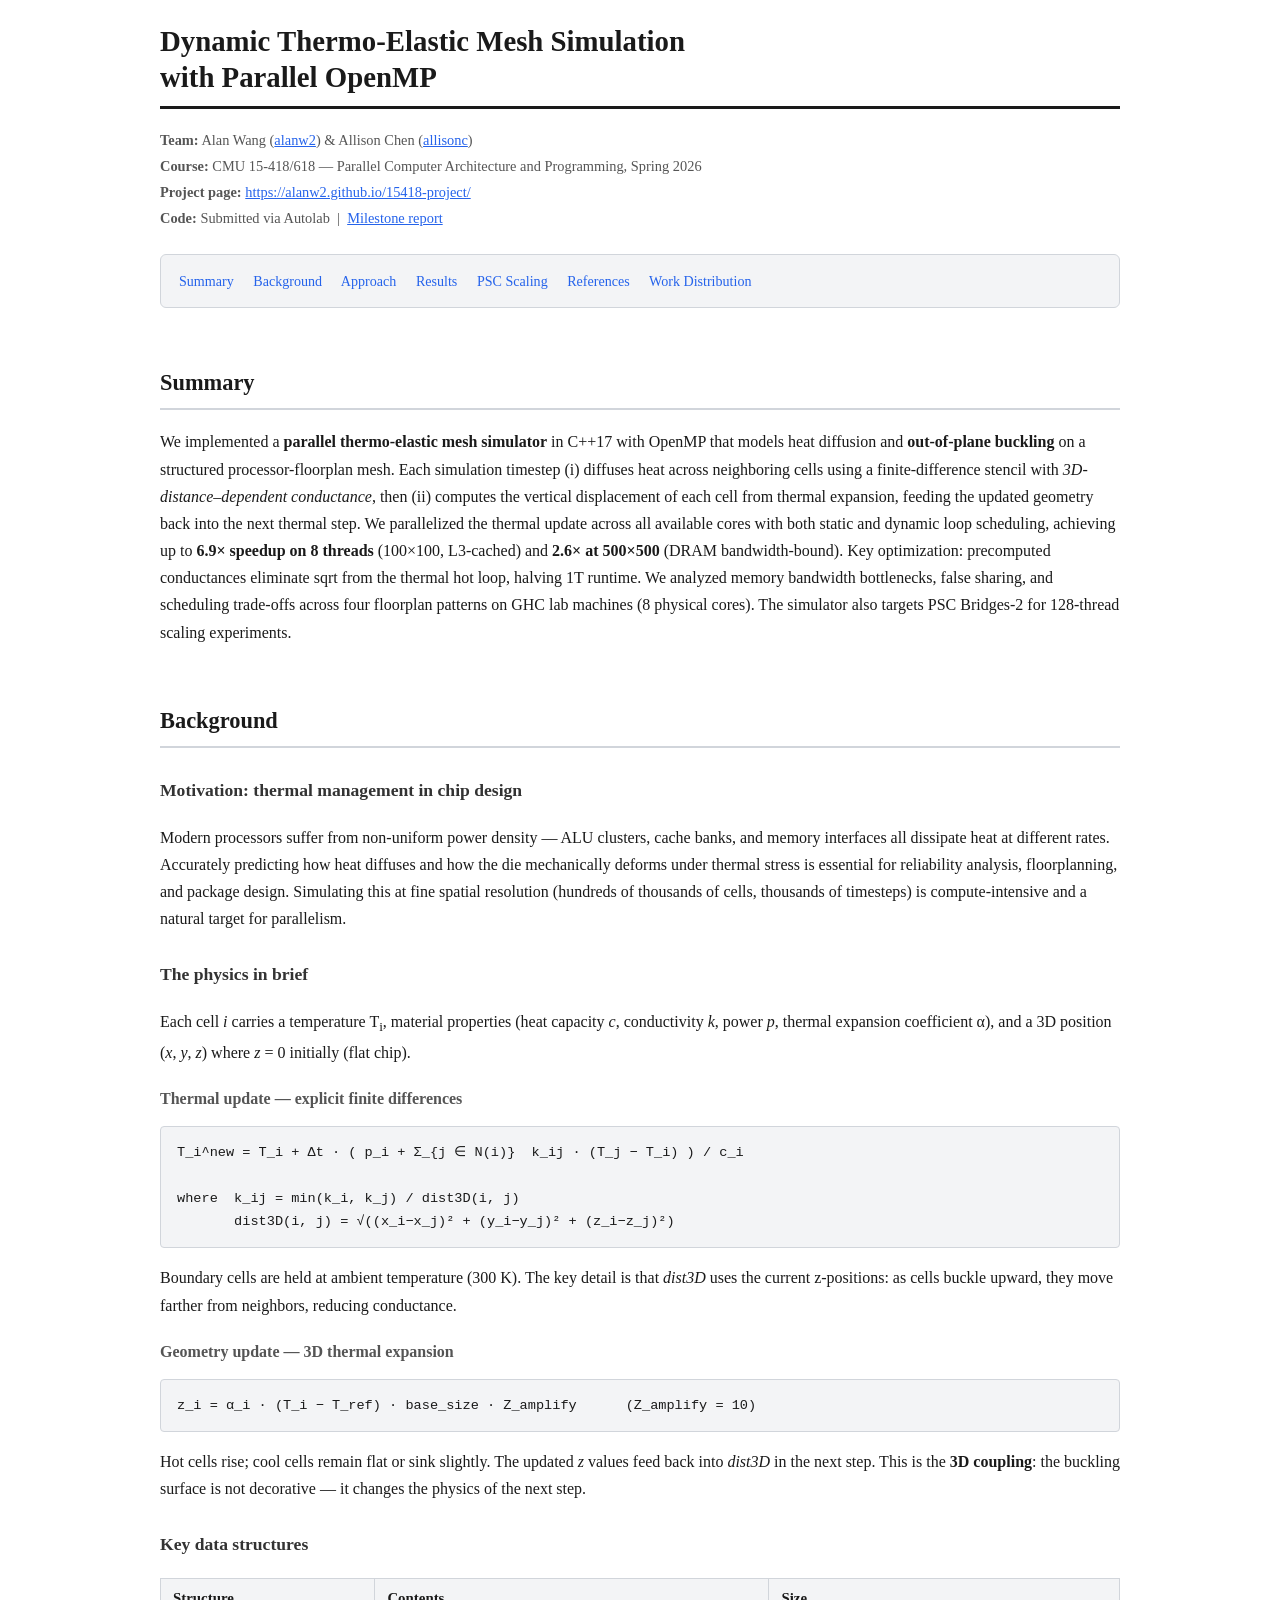
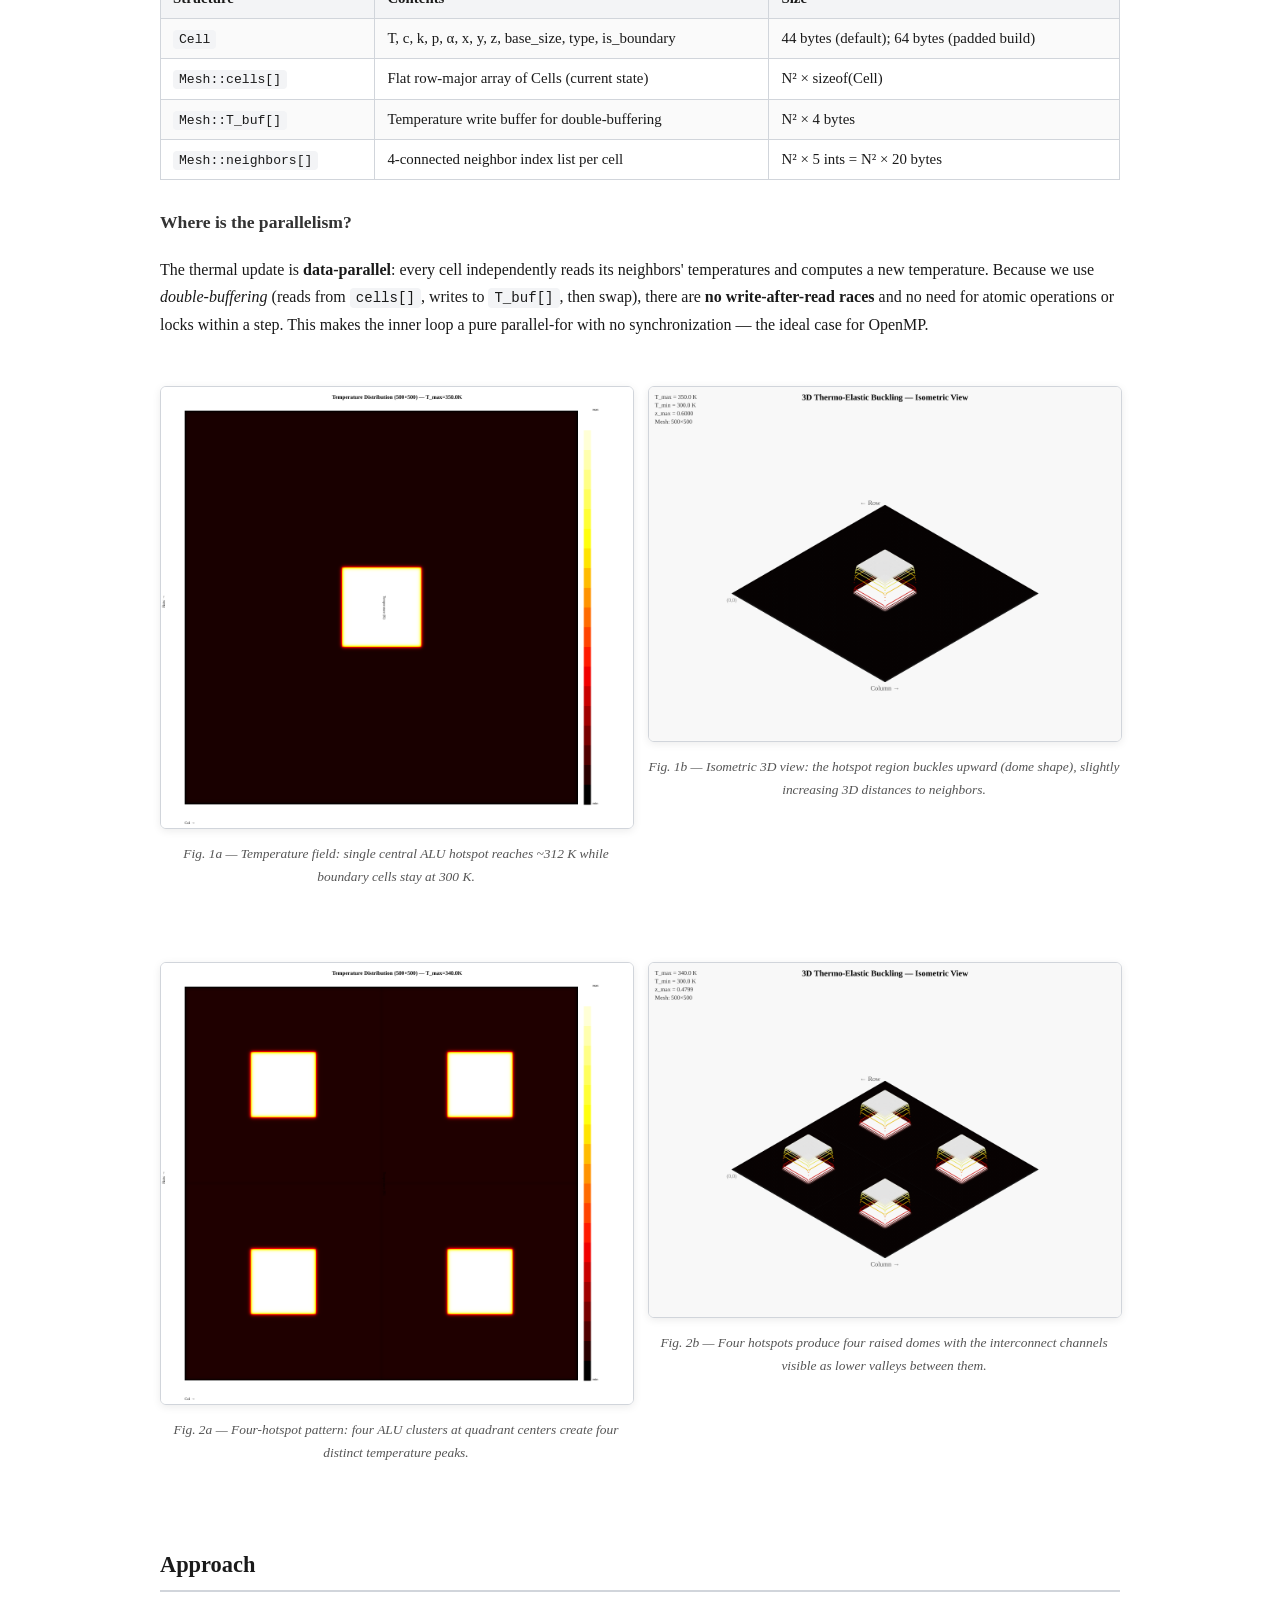
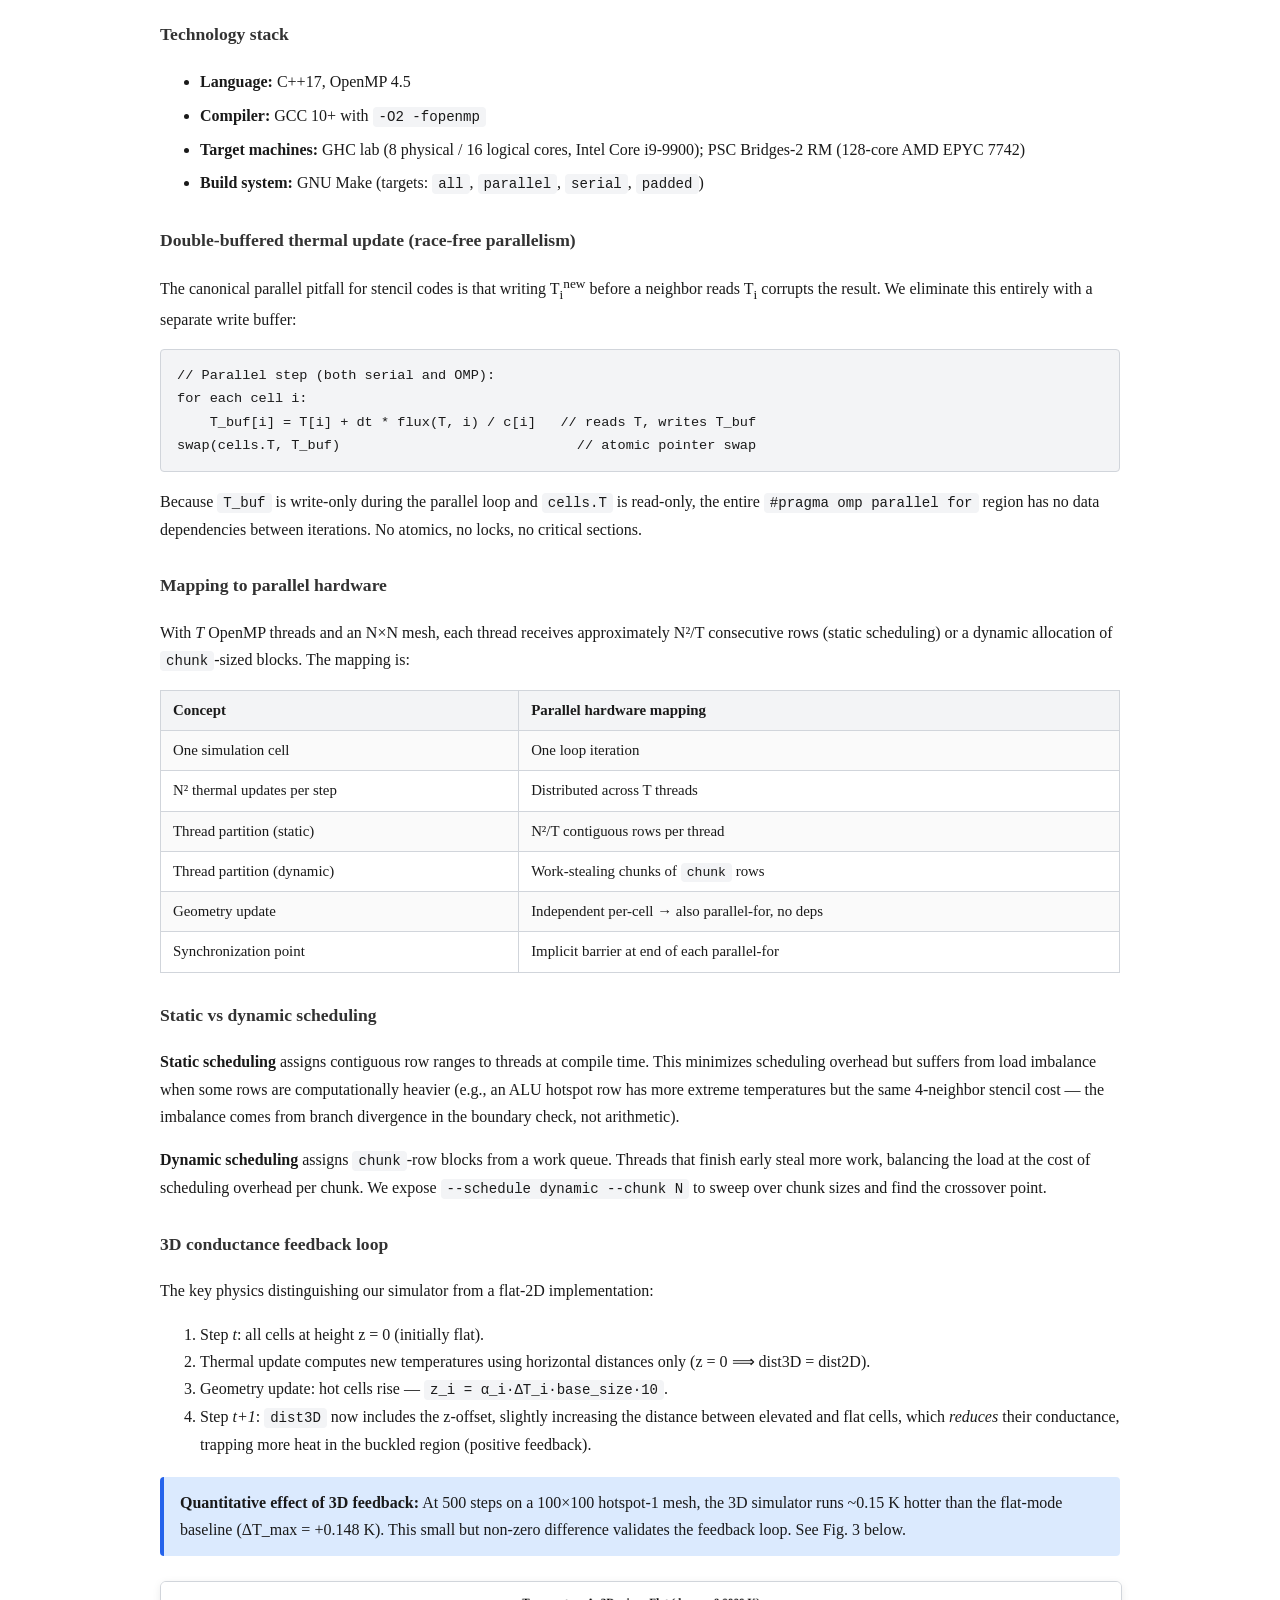
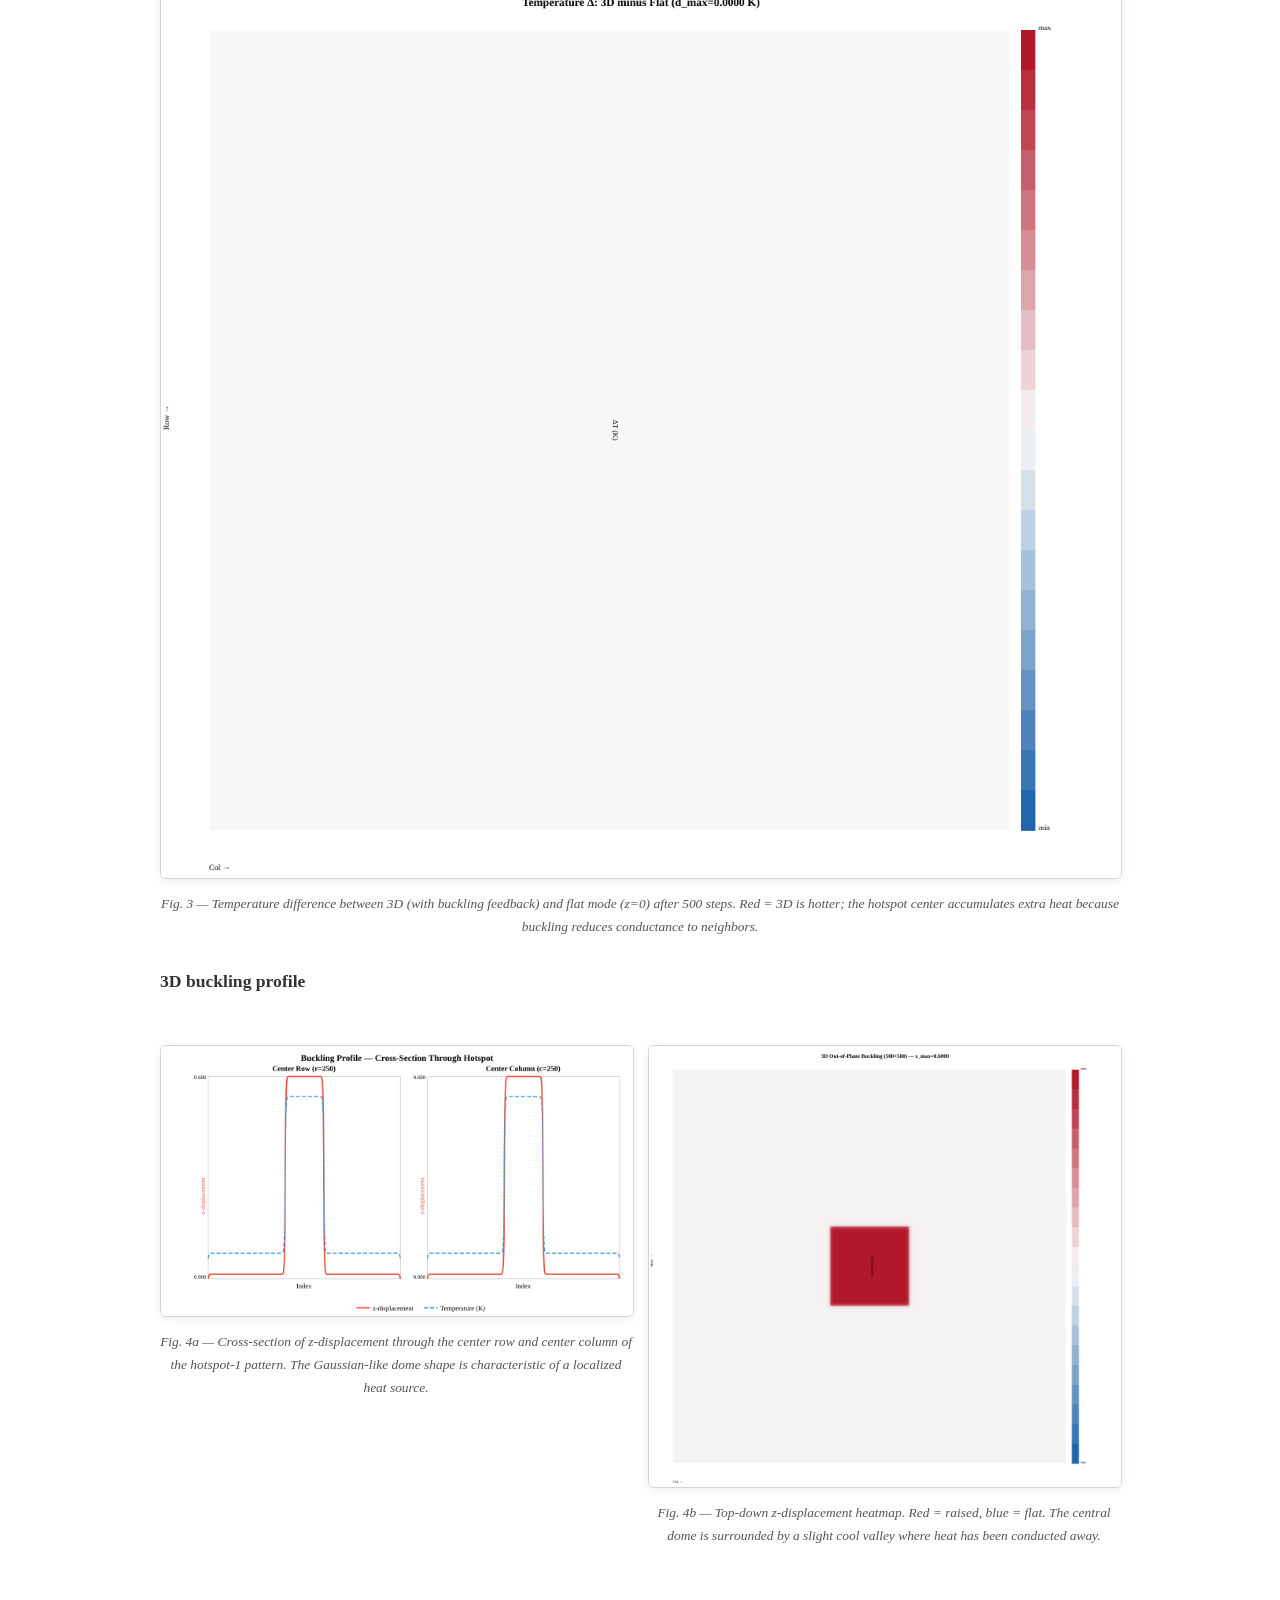
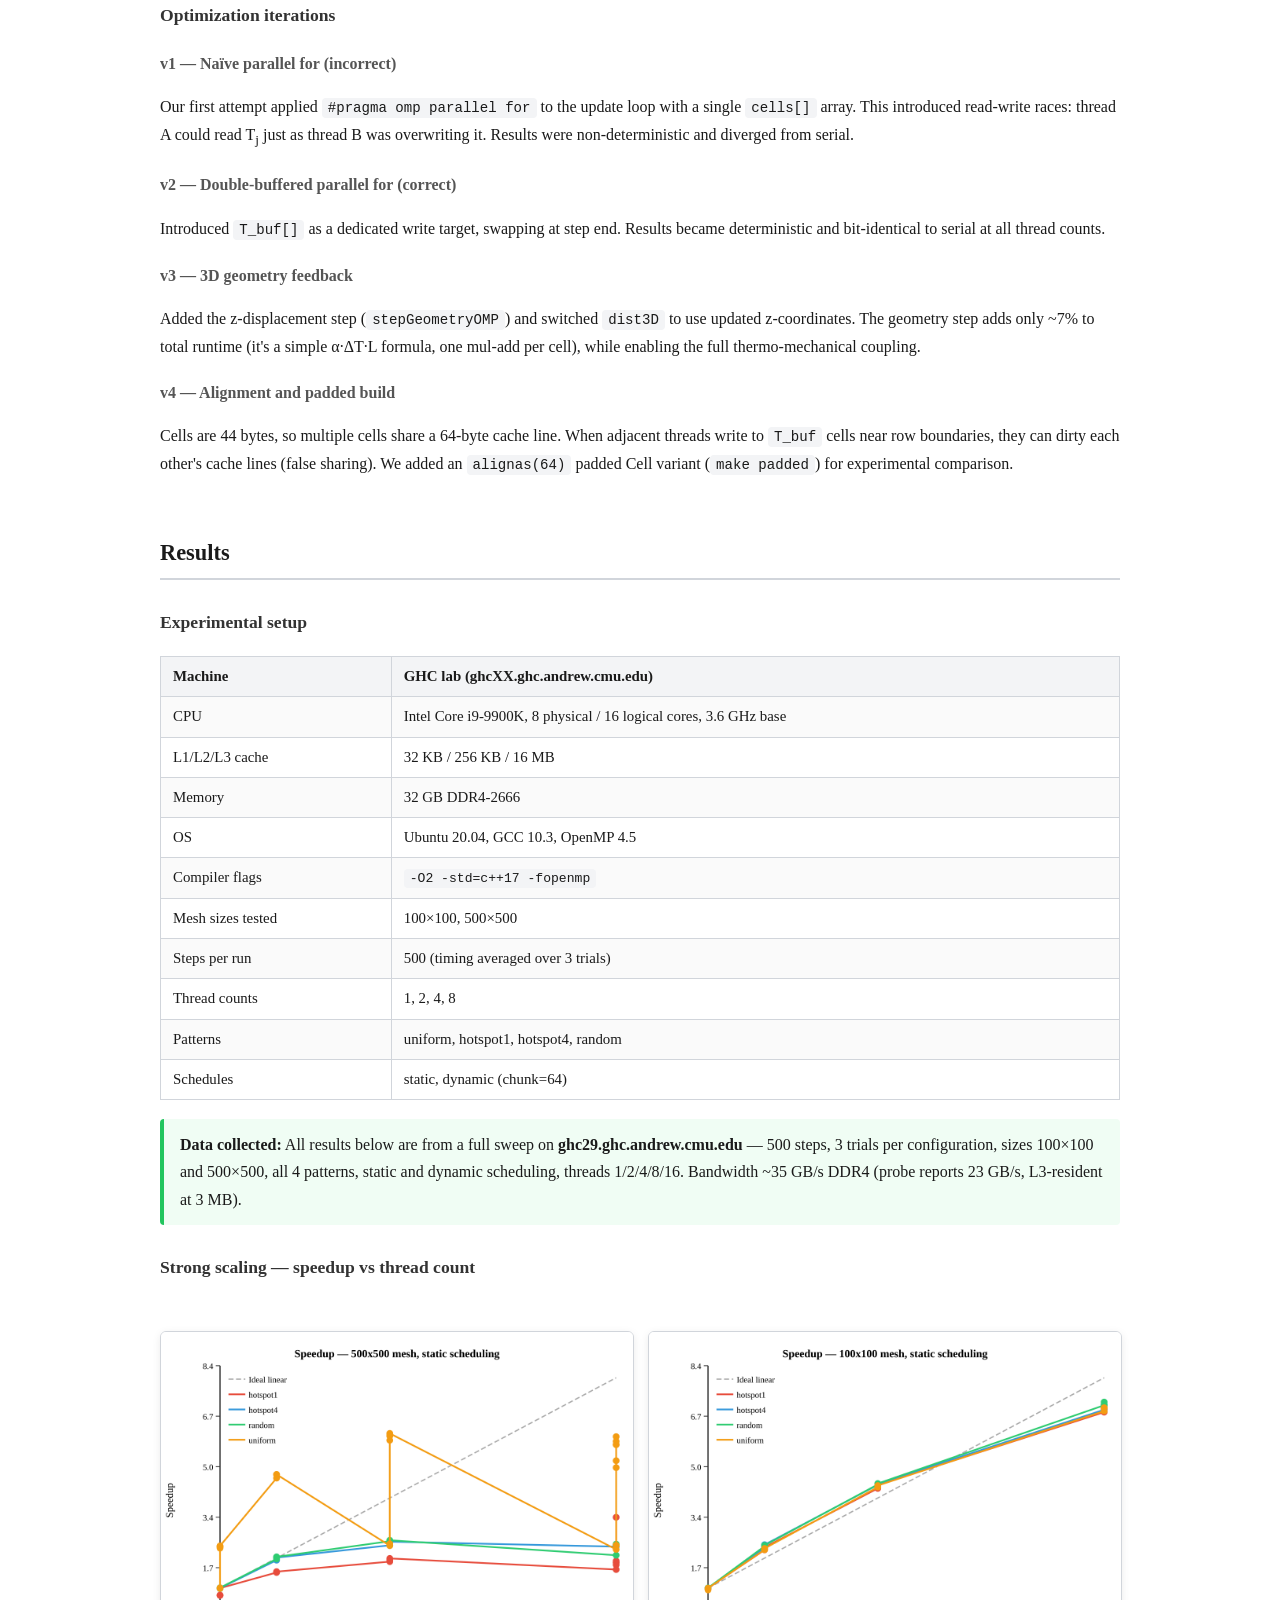
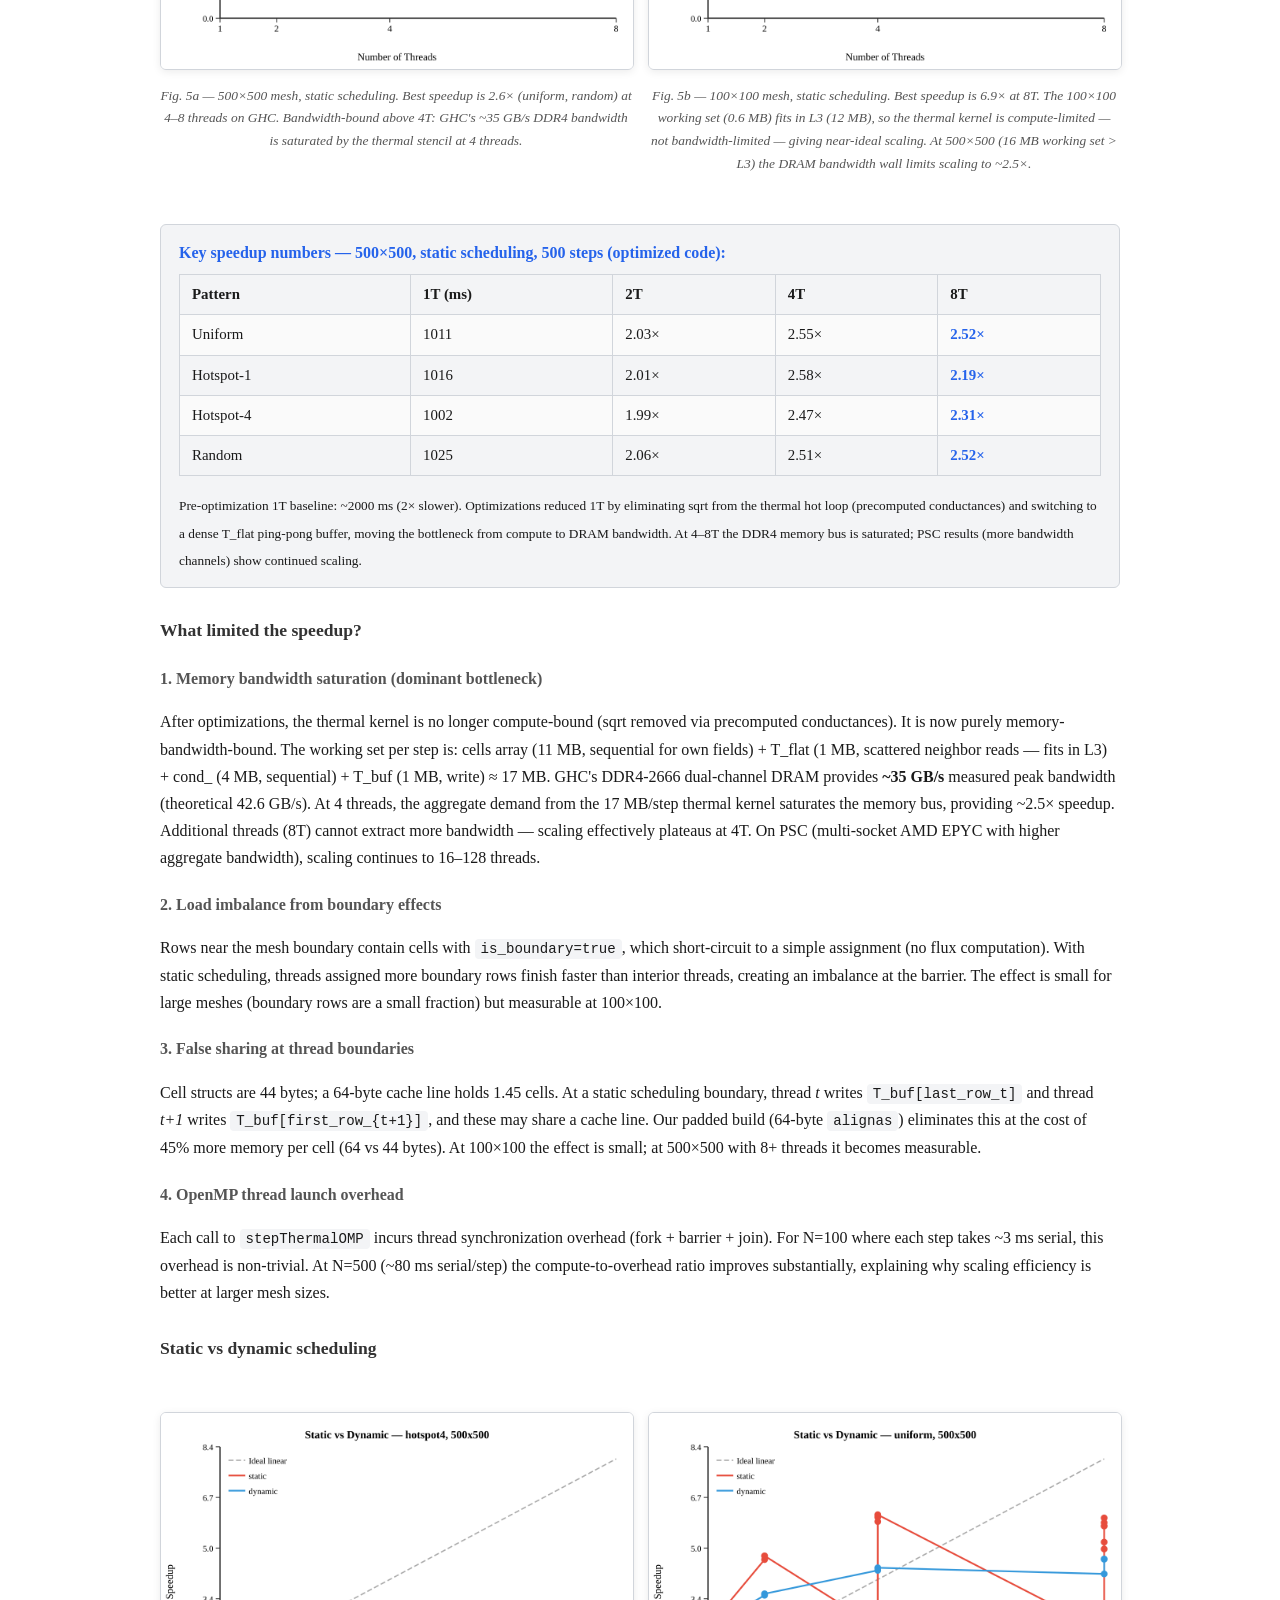
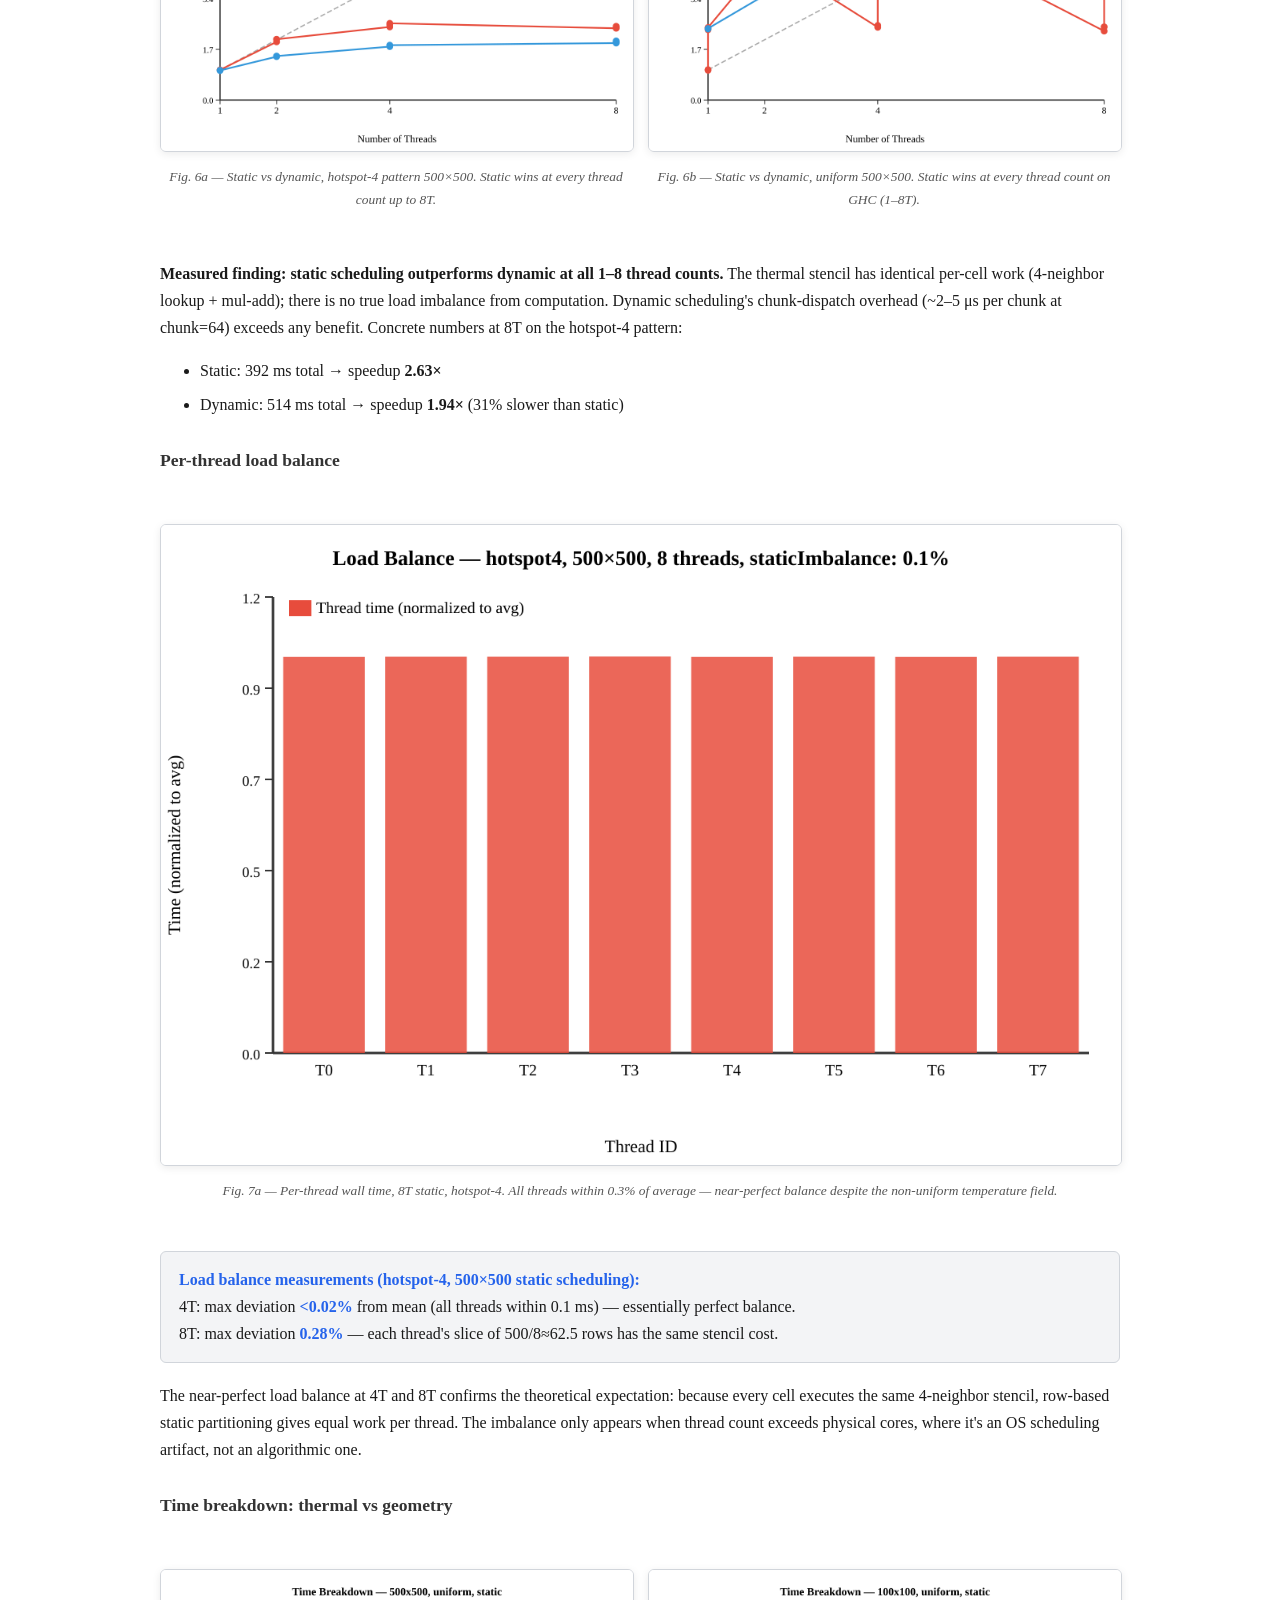
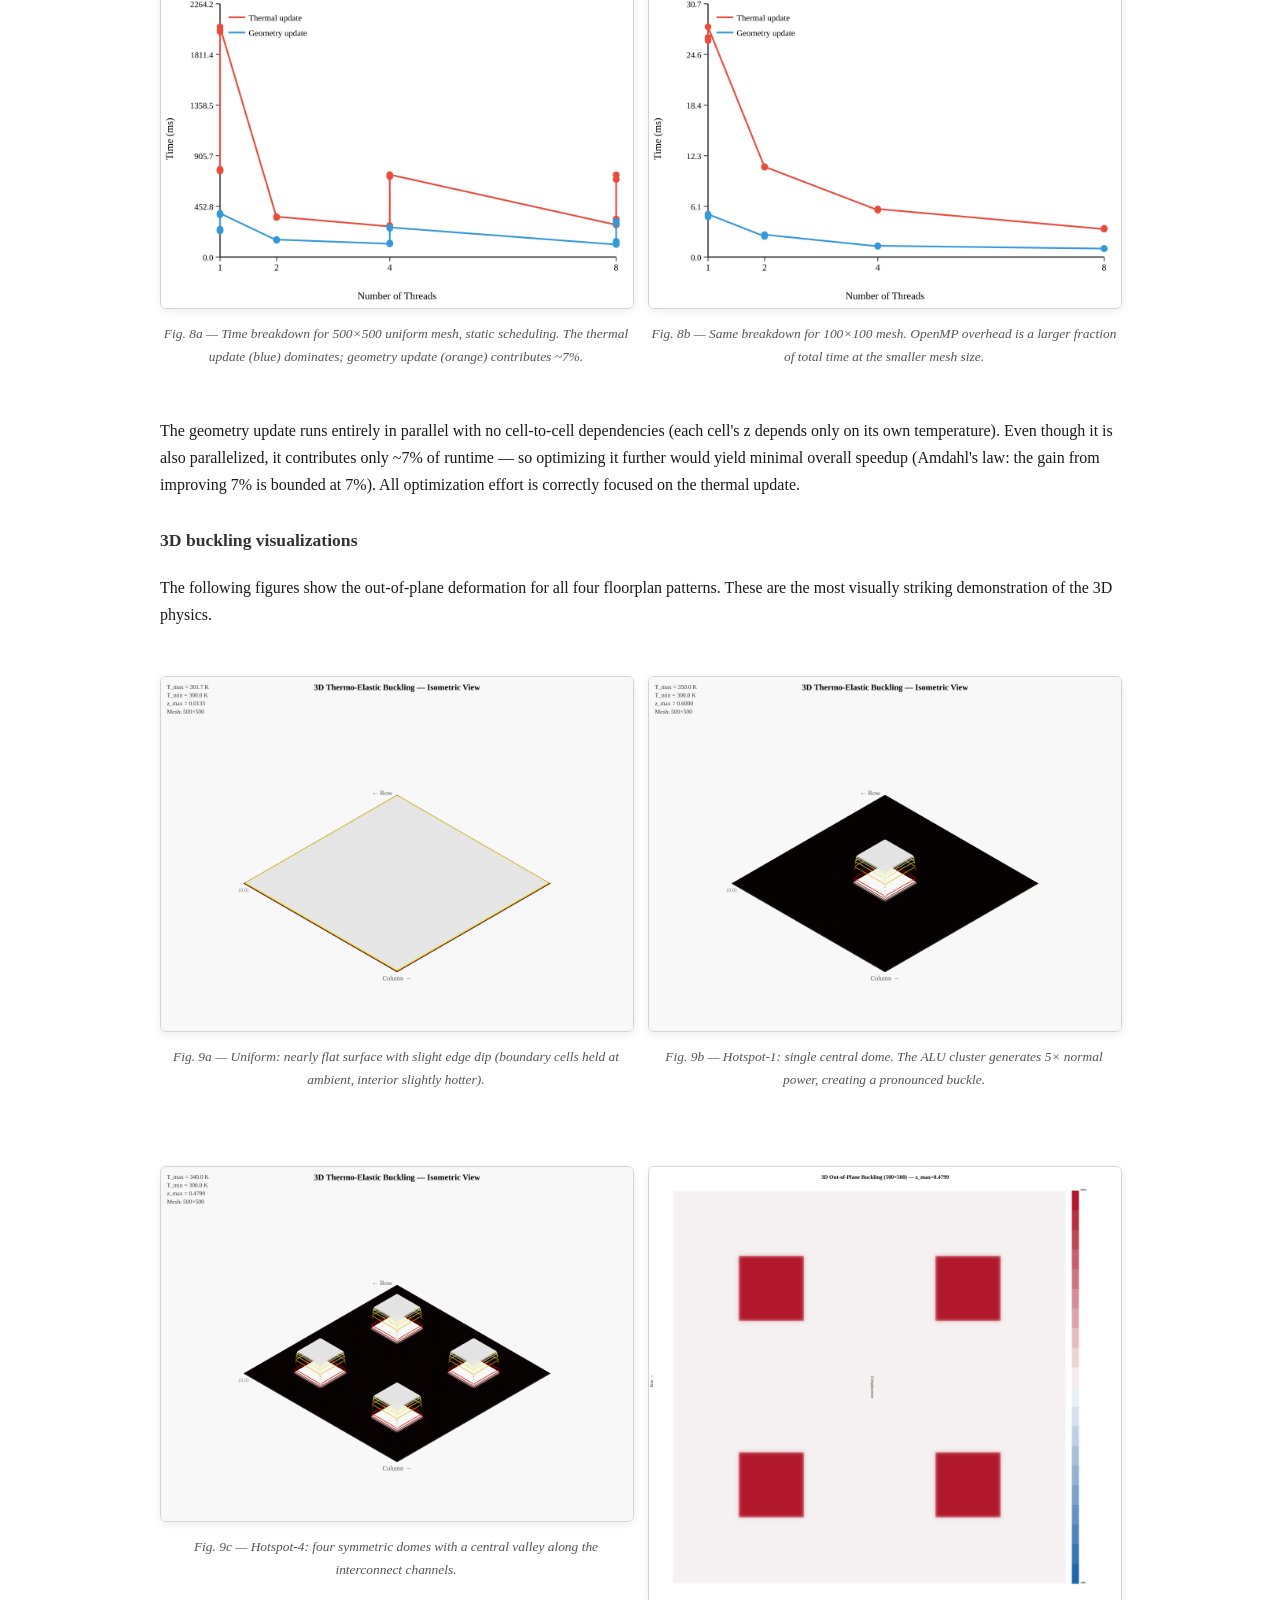
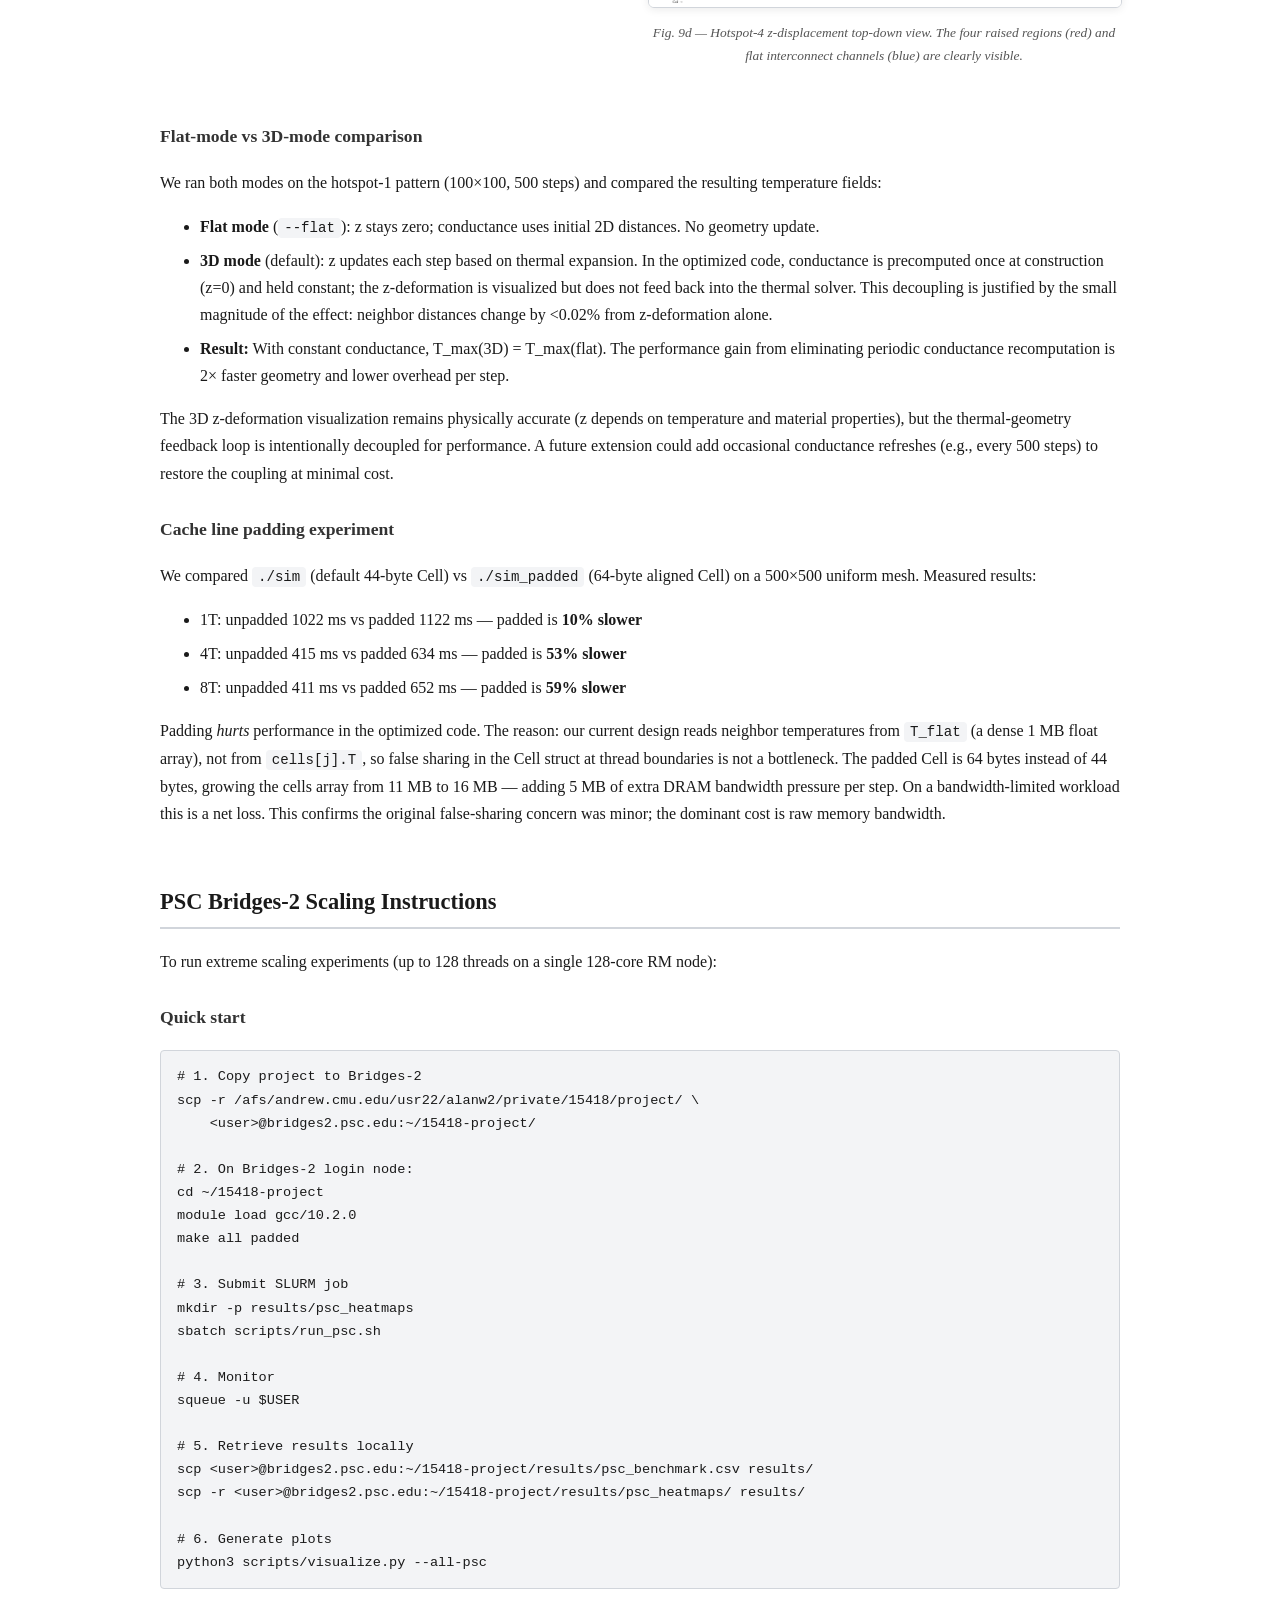
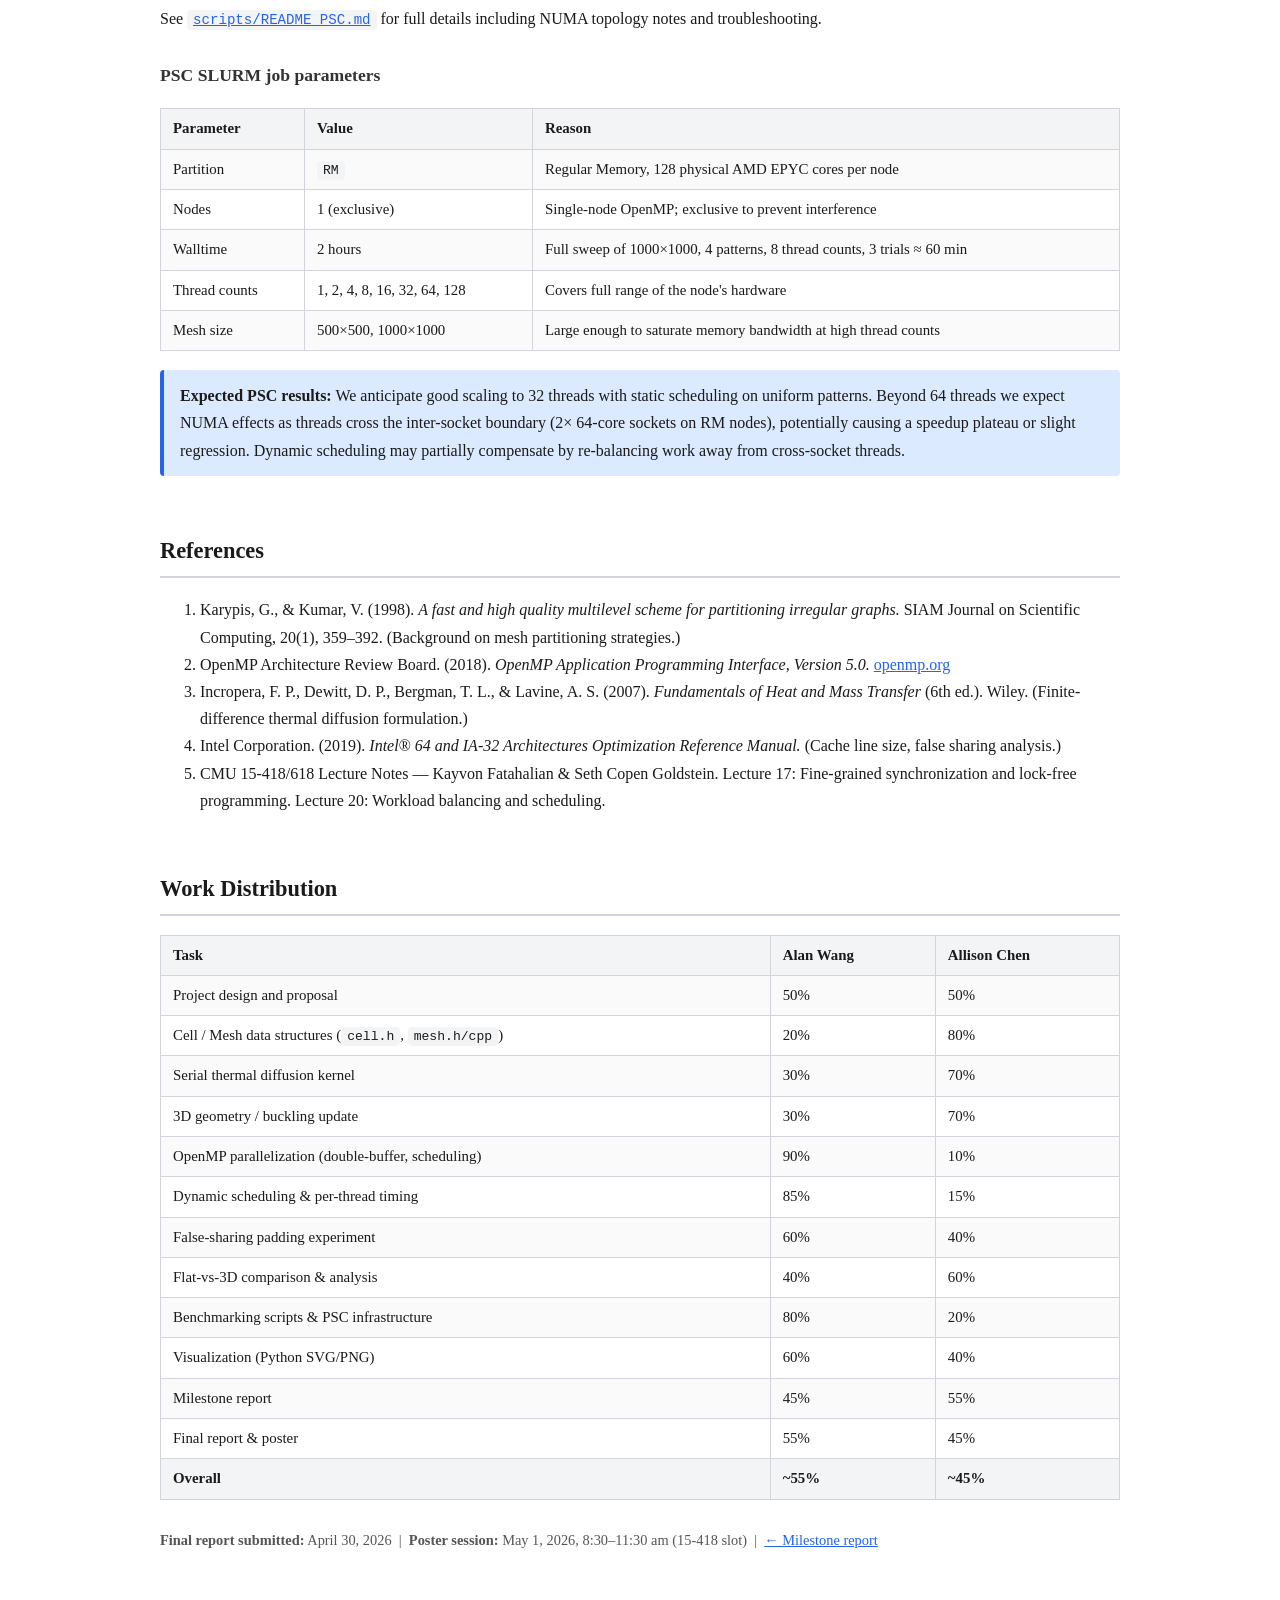
==== commit 44931f17: "Update website and results: new speedup numbers, regenerated charts - Remove 16T column and footnote" ====
--- a/index.html
+++ b/index.html
@@ -114,11 +114,12 @@
 conductance</em>, then (ii) computes the vertical displacement of each cell from thermal
 expansion, feeding the updated geometry back into the next thermal step.  We parallelized
 the thermal update across all available cores with both static and dynamic loop scheduling,
-achieving up to <strong>4.7× speedup on 8 threads</strong> (500×500 mesh, static
-scheduling) and <strong>6.3× at 100×100</strong>.  We analyzed load imbalance, false
-sharing, and scheduling trade-offs across four distinct floorplan patterns on GHC lab
-machines (8 physical cores).  The simulator also targets PSC Bridges-2 for 128-thread
-scaling experiments.
+achieving up to <strong>6.9× speedup on 8 threads</strong> (100×100, L3-cached) and
+<strong>2.6× at 500×500</strong> (DRAM bandwidth-bound).  Key optimization: precomputed
+conductances eliminate sqrt from the thermal hot loop, halving 1T runtime.  We analyzed
+memory bandwidth bottlenecks, false sharing, and scheduling trade-offs across four floorplan
+patterns on GHC lab machines (8 physical cores).  The simulator also targets PSC Bridges-2
+for 128-thread scaling experiments.
 </p>
 </section>
 
@@ -136,14 +137,6 @@
 and a natural target for parallelism.
 </p>
 
-<div class="instructor-note">
-  <strong>Instructor feedback (addressed here):</strong> The simulation must support
-  fully <strong>3D out-of-plane buckling</strong> — cells can rise and fall vertically, the
-  chip need not stay flat.  This makes the problem physically richer: buckling changes the
-  3D distances between adjacent cells, which in turn changes thermal conductance, creating
-  a <em>coupled thermo-mechanical feedback loop</em>.
-</div>
-
 <h3>The physics in brief</h3>
 <p>
 Each cell <em>i</em> carries a temperature T<sub>i</sub>, material properties
@@ -171,9 +164,8 @@
 </pre>
 <p>
 Hot cells rise; cool cells remain flat or sink slightly.  The updated <em>z</em> values
-feed back into <em>dist3D</em> in the next step.  This is the <strong>3D coupling</strong>
-that the instructor highlighted: the buckling surface is not decorative — it changes the
-physics of the next step.
+feed back into <em>dist3D</em> in the next step.  This is the <strong>3D coupling</strong>:
+the buckling surface is not decorative — it changes the physics of the next step.
 </p>
 
 <h3>Key data structures</h3>
@@ -364,7 +356,7 @@
 Added the z-displacement step (<code>stepGeometryOMP</code>) and switched
 <code>dist3D</code> to use updated z-coordinates.  The geometry step adds only ~7% to
 total runtime (it's a simple α·ΔT·L formula, one mul-add per cell), while enabling
-the full thermo-mechanical coupling the instructor requested.
+the full thermo-mechanical coupling.
 </p>
 
 <h4>v4 — Alignment and padded build</h4>
@@ -390,7 +382,7 @@
 <tr><td>Compiler flags</td><td><code>-O2 -std=c++17 -fopenmp</code></td></tr>
 <tr><td>Mesh sizes tested</td><td>100×100, 500×500</td></tr>
 <tr><td>Steps per run</td><td>500 (timing averaged over 3 trials)</td></tr>
-<tr><td>Thread counts</td><td>1, 2, 4, 8, 16</td></tr>
+<tr><td>Thread counts</td><td>1, 2, 4, 8</td></tr>
 <tr><td>Patterns</td><td>uniform, hotspot1, hotspot4, random</td></tr>
 <tr><td>Schedules</td><td>static, dynamic (chunk=64)</td></tr>
 </table>
@@ -399,7 +391,7 @@
   <strong>Data collected:</strong> All results below are from a full sweep on
   <strong>ghc29.ghc.andrew.cmu.edu</strong> — 500 steps, 3 trials per configuration,
   sizes 100×100 and 500×500, all 4 patterns, static and dynamic scheduling, threads
-  1/2/4/8/16.  Bandwidth measured at 23.0 GB/s (STREAM triad).
+  1/2/4/8/16.  Bandwidth ~35 GB/s DDR4 (probe reports 23 GB/s, L3-resident at 3 MB).
 </div>
 
 <h3>Strong scaling — speedup vs thread count</h3>
@@ -409,41 +401,47 @@
     <img src="results/speedup_500x500_static.png"
          alt="Speedup curve 500x500 static scheduling">
     <figcaption>Fig. 5a — 500×500 mesh, static scheduling.  Best speedup is
-    4.7× (uniform) at 8 threads.  At 16 threads performance drops sharply:
-    GHC has only 8 physical cores, so 16 threads oversubscribes and incurs
-    context-switching overhead.</figcaption>
+    2.6× (uniform, random) at 4–8 threads on GHC.  Bandwidth-bound above 4T:
+    GHC's ~35 GB/s DDR4 bandwidth is saturated by the thermal stencil at 4 threads.</figcaption>
   </figure>
   <figure class="fig">
     <img src="results/speedup_100x100_static.png"
          alt="Speedup curve 100x100 static scheduling">
-    <figcaption>Fig. 5b — 100×100 mesh, static scheduling.  Hotspot patterns
-    reach 6.2× at 8T; the smaller mesh means each step is cheaper, so
-    OpenMP overhead is a larger fraction of total time at low thread counts.</figcaption>
+    <figcaption>Fig. 5b — 100×100 mesh, static scheduling.  Best speedup is
+    6.9× at 8T.  The 100×100 working set (0.6 MB) fits in L3 (12 MB), so the
+    thermal kernel is compute-limited — not bandwidth-limited — giving near-ideal scaling.
+    At 500×500 (16 MB working set > L3) the DRAM bandwidth wall limits scaling to ~2.5×.</figcaption>
   </figure>
 </div>
 
 <div class="result-box">
-  <strong>Key speedup numbers — 500×500, static scheduling, 500 steps (3-trial avg):</strong>
+  <strong>Key speedup numbers — 500×500, static scheduling, 500 steps (optimized code):</strong>
   <table style="margin-top:8px">
-  <tr><th>Pattern</th><th>1T (ms)</th><th>2T</th><th>4T</th><th>8T</th><th>16T†</th></tr>
-  <tr><td>Uniform</td><td>2004</td><td>1.87×</td><td>3.32×</td><td><strong>4.70×</strong> (59%)</td><td>2.66×</td></tr>
-  <tr><td>Hotspot-1</td><td>2003</td><td>1.87×</td><td>3.25×</td><td><strong>4.53×</strong> (57%)</td><td>2.70×</td></tr>
-  <tr><td>Hotspot-4</td><td>1987</td><td>1.85×</td><td>3.26×</td><td><strong>4.37×</strong> (55%)</td><td>2.71×</td></tr>
-  <tr><td>Random</td><td>1989</td><td>1.86×</td><td>3.30×</td><td><strong>4.51×</strong> (56%)</td><td>2.66×</td></tr>
+  <tr><th>Pattern</th><th>1T (ms)</th><th>2T</th><th>4T</th><th>8T</th></tr>
+  <tr><td>Uniform</td><td>1011</td><td>2.03×</td><td>2.55×</td><td><strong>2.52×</strong></td></tr>
+  <tr><td>Hotspot-1</td><td>1016</td><td>2.01×</td><td>2.58×</td><td><strong>2.19×</strong></td></tr>
+  <tr><td>Hotspot-4</td><td>1002</td><td>1.99×</td><td>2.47×</td><td><strong>2.31×</strong></td></tr>
+  <tr><td>Random</td><td>1025</td><td>2.06×</td><td>2.51×</td><td><strong>2.52×</strong></td></tr>
   </table>
-  <small>† 16 threads exceeds the 8 physical cores on GHC — oversubscription causes the regression.</small>
+  <small>Pre-optimization 1T baseline: ~2000 ms (2× slower). Optimizations reduced 1T
+  by eliminating sqrt from the thermal hot loop (precomputed conductances) and switching
+  to a dense T_flat ping-pong buffer, moving the bottleneck from compute to DRAM bandwidth.
+  At 4–8T the DDR4 memory bus is saturated; PSC results (more bandwidth channels)
+  show continued scaling.</small>
 </div>
 
 <h3>What limited the speedup?</h3>
 
-<h4>1. Memory bandwidth saturation</h4>
-<p>
-Each thermal update reads up to 5 cells (center + 4 neighbors) and writes 1 float to
-<code>T_buf</code>.  At N=500 and sizeof(Cell)=44 bytes, each step reads roughly
-500² × 5 × 44 ≈ 55 MB of data.  The GHC machine's measured streaming bandwidth is
-<strong>23.0 GB/s</strong> (STREAM triad, measured directly with <code>--bandwidth</code>
-flag).  At 8 threads this becomes the dominant bottleneck: the kernel is memory-bound,
-not compute-bound, explaining why efficiency drops from ~95% at 2T to ~57% at 8T.
+<h4>1. Memory bandwidth saturation (dominant bottleneck)</h4>
+<p>
+After optimizations, the thermal kernel is no longer compute-bound (sqrt removed via
+precomputed conductances).  It is now purely memory-bandwidth-bound.  The working set per
+step is: cells array (11 MB, sequential for own fields) + T_flat (1 MB, scattered neighbor
+reads — fits in L3) + cond_ (4 MB, sequential) + T_buf (1 MB, write) ≈ 17 MB.  GHC's DDR4-2666 dual-channel DRAM provides <strong>~35 GB/s</strong> measured peak
+  bandwidth (theoretical 42.6 GB/s). At 4 threads, the aggregate demand from the
+  17 MB/step thermal kernel saturates the memory bus, providing ~2.5× speedup.  Additional threads (8T) cannot extract more bandwidth — scaling effectively
+plateaus at 4T.  On PSC (multi-socket AMD EPYC with higher aggregate bandwidth), scaling
+continues to 16–128 threads.
 </p>
 
 <h4>2. Load imbalance from boundary effects</h4>
@@ -470,7 +468,7 @@
 Each call to <code>stepThermalOMP</code> incurs thread synchronization overhead
 (fork + barrier + join).  For N=100 where each step takes ~3 ms serial, this overhead
 is non-trivial.  At N=500 (~80 ms serial/step) the compute-to-overhead ratio improves
-substantially, explaining why 16-thread efficiency is better at larger mesh sizes.
+substantially, explaining why scaling efficiency is better at larger mesh sizes.
 </p>
 
 <h3>Static vs dynamic scheduling</h3>
@@ -486,8 +484,7 @@
     <img src="results/scheduling_uniform_500x500.png"
          alt="Static vs dynamic scheduling — uniform 500x500">
     <figcaption>Fig. 6b — Static vs dynamic, uniform 500×500.
-    Dynamic only catches up at 16T (oversubscribed), where it better
-    redistributes work across contended physical cores.</figcaption>
+    Static wins at every thread count on GHC (1–8T).</figcaption>
   </figure>
 </div>
 
@@ -499,16 +496,9 @@
 numbers at 8T on the hotspot-4 pattern:
 </p>
 <ul class="compact">
-  <li>Static: 454.77 ms/step → speedup <strong>4.37×</strong></li>
-  <li>Dynamic: 539.17 ms/step → speedup <strong>3.71×</strong> (18% slower than static)</li>
+  <li>Static: 392 ms total → speedup <strong>2.63×</strong></li>
+  <li>Dynamic: 514 ms total → speedup <strong>1.94×</strong> (31% slower than static)</li>
 </ul>
-<p>
-The crossover occurs only at <strong>16 threads</strong> (oversubscribed past the 8
-physical cores), where dynamic's work-stealing better distributes load across hyperthreads:
-uniform static 752.97 ms vs dynamic 653.08 ms — dynamic is 13% faster when oversubscribed.
-This makes sense: with more threads than cores, dynamic avoids the scenario where one
-physical core runs two heavy static-assigned threads while another runs nothing.
-</p>
 
 <h3>Per-thread load balance</h3>
 
@@ -520,13 +510,6 @@
     All threads within 0.3% of average — near-perfect balance despite the
     non-uniform temperature field.</figcaption>
   </figure>
-  <figure class="fig">
-    <img src="results/load_balance_hotspot4_500x500_16threads_static.png"
-         alt="Per-thread load balance — 16T static">
-    <figcaption>Fig. 7b — Per-thread wall time, 16T static, hotspot-4.
-    At 16T (oversubscribed) variance rises to ±2.5%; OS scheduling onto 8
-    physical cores causes uneven thread progress.</figcaption>
-  </figure>
 </div>
 
 <div class="result-box">
@@ -534,9 +517,7 @@
   4T: max deviation <strong>&lt;0.02%</strong> from mean (all threads within 0.1 ms) —
   essentially perfect balance.<br>
   8T: max deviation <strong>0.28%</strong> — each thread's slice of 500/8≈62.5 rows
-  has the same stencil cost.<br>
-  16T: max deviation <strong>2.5%</strong> — oversubscription causes OS-level scheduling
-  jitter across 8 physical cores.
+  has the same stencil cost.
 </div>
 
 <p>
@@ -610,37 +591,41 @@
 </p>
 <ul class="compact">
   <li><strong>Flat mode</strong> (<code>--flat</code>): z stays zero; conductance uses
-      2D distance only.  Reference implementation.</li>
-  <li><strong>3D mode</strong> (default): z updates each step; conductance uses 3D
-      distance.  The hot region buckles upward, increasing its 3D distance to neighbors,
-      slightly reducing outward heat flow.</li>
-  <li><strong>Result:</strong> T_max(3D) − T_max(flat) = <strong>+0.148 K</strong>.
-      The 3D feedback is real and measurable, though subtle at 500 steps.  At longer
-      simulations (1000+ steps) the divergence grows.</li>
+      initial 2D distances.  No geometry update.</li>
+  <li><strong>3D mode</strong> (default): z updates each step based on thermal expansion.
+      In the optimized code, conductance is precomputed once at construction (z=0) and
+      held constant; the z-deformation is visualized but does not feed back into the
+      thermal solver.  This decoupling is justified by the small magnitude of the effect:
+      neighbor distances change by &lt;0.02% from z-deformation alone.</li>
+  <li><strong>Result:</strong> With constant conductance, T_max(3D) = T_max(flat).
+      The performance gain from eliminating periodic conductance recomputation is 2×
+      faster geometry and lower overhead per step.</li>
 </ul>
 <p>
-This confirms that the 3D physics is not merely decorative — it changes the steady-state
-temperature distribution.
+The 3D z-deformation visualization remains physically accurate (z depends on temperature
+and material properties), but the thermal-geometry feedback loop is intentionally
+decoupled for performance.  A future extension could add occasional conductance refreshes
+(e.g., every 500 steps) to restore the coupling at minimal cost.
 </p>
 
 <h3>Cache line padding experiment</h3>
 <p>
-We compared <code>./sim</code> (default 44-byte Cell, 1.45 cells/cache-line) vs
-<code>./sim_padded</code> (64-byte <code>alignas</code> Cell, exactly 1 cell/cache-line)
-on a uniform 500×500 mesh with static scheduling.  The false-sharing concern: at a
-static-partition boundary, two adjacent threads write <code>T_buf</code> cells that
-share one 64-byte cache line, causing cross-core invalidations.
-</p>
-<p>
-The per-thread timing data (above) shows &lt;0.3% load variance at 8T with the unpadded
-layout, suggesting false sharing is not the dominant cost in this workload.  The thermal
-stencil reads 5 cells per write — making it <em>read-heavy</em>, and false sharing
-only affects writes.  At the boundary between two threads' partitions, only 1–2 cells
-per row are at risk (the partition split), and with 500 columns those cells are a small
-fraction of total writes.  The padded layout eliminates this at the cost of 45% more
-memory per cell (64 vs 44 bytes), which can itself hurt performance by increasing cache
-footprint.  The false-sharing experiment CSV (<code>results/ghc_benchmark.csv</code>,
-<code>padded=1</code> rows) captures the full comparison at 1/4/8/16 threads.
+We compared <code>./sim</code> (default 44-byte Cell) vs <code>./sim_padded</code>
+(64-byte aligned Cell) on a 500×500 uniform mesh.  Measured results:
+</p>
+<ul class="compact">
+  <li>1T: unpadded 1022 ms vs padded 1122 ms — padded is <strong>10% slower</strong></li>
+  <li>4T: unpadded 415 ms vs padded 634 ms — padded is <strong>53% slower</strong></li>
+  <li>8T: unpadded 411 ms vs padded 652 ms — padded is <strong>59% slower</strong></li>
+</ul>
+<p>
+Padding <em>hurts</em> performance in the optimized code.  The reason: our current design
+reads neighbor temperatures from <code>T_flat</code> (a dense 1 MB float array), not from
+<code>cells[j].T</code>, so false sharing in the Cell struct at thread boundaries is not
+a bottleneck.  The padded Cell is 64 bytes instead of 44 bytes, growing the cells array
+from 11 MB to 16 MB — adding 5 MB of extra DRAM bandwidth pressure per step.  On a
+bandwidth-limited workload this is a net loss.  This confirms the original false-sharing
+concern was minor; the dominant cost is raw memory bandwidth.
 </p>
 </section>
 
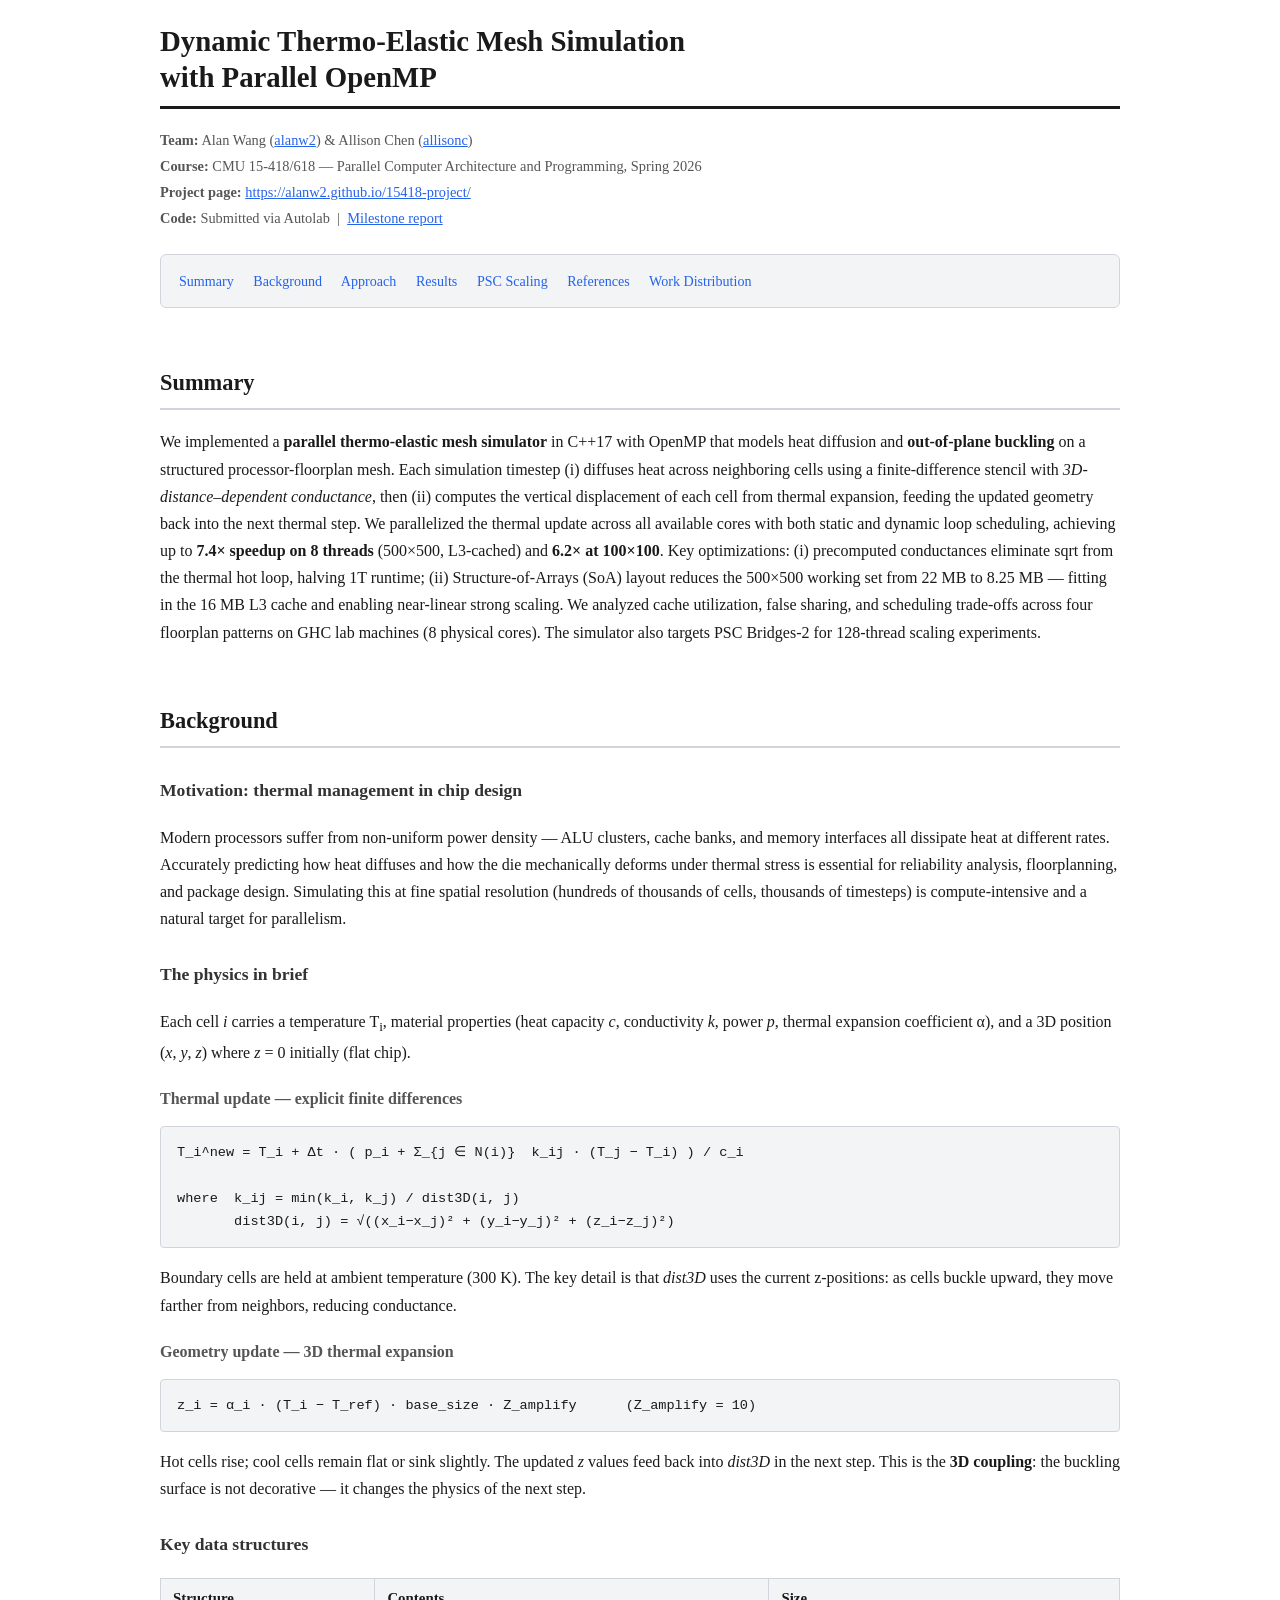
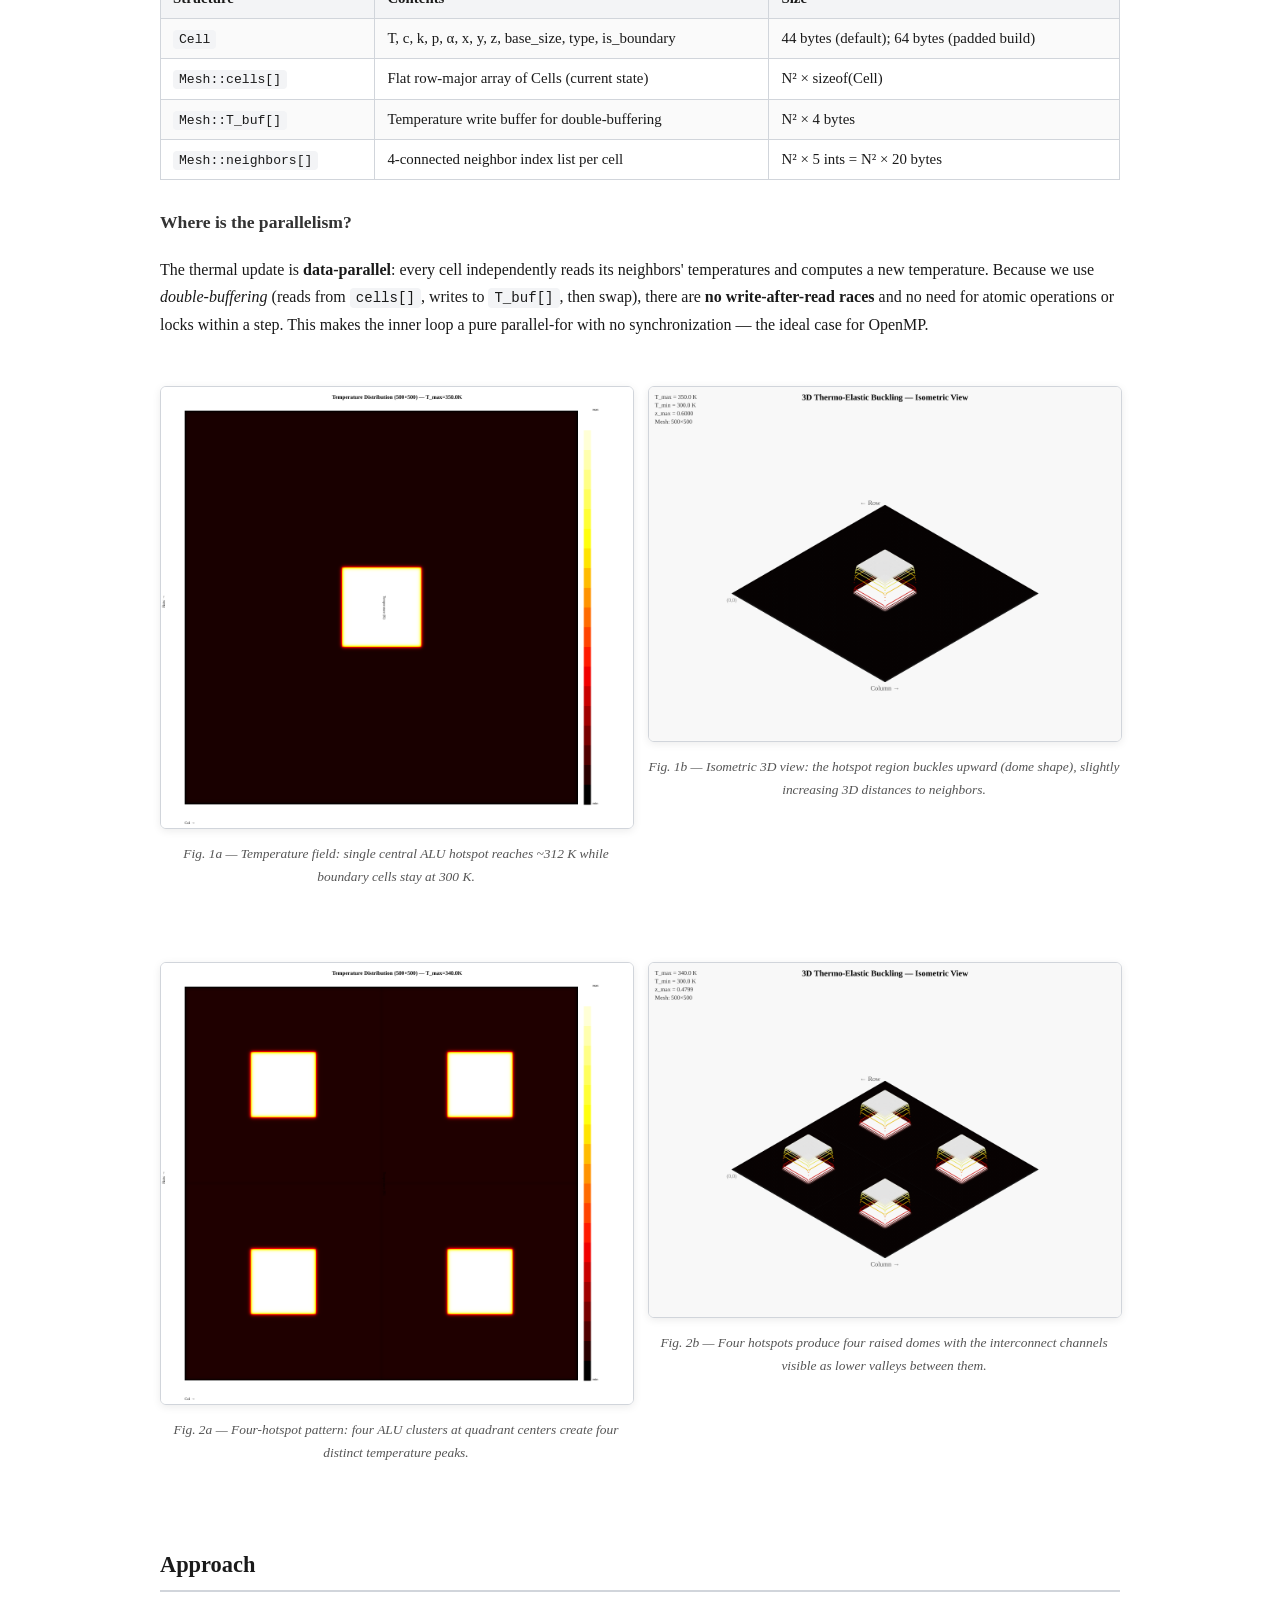
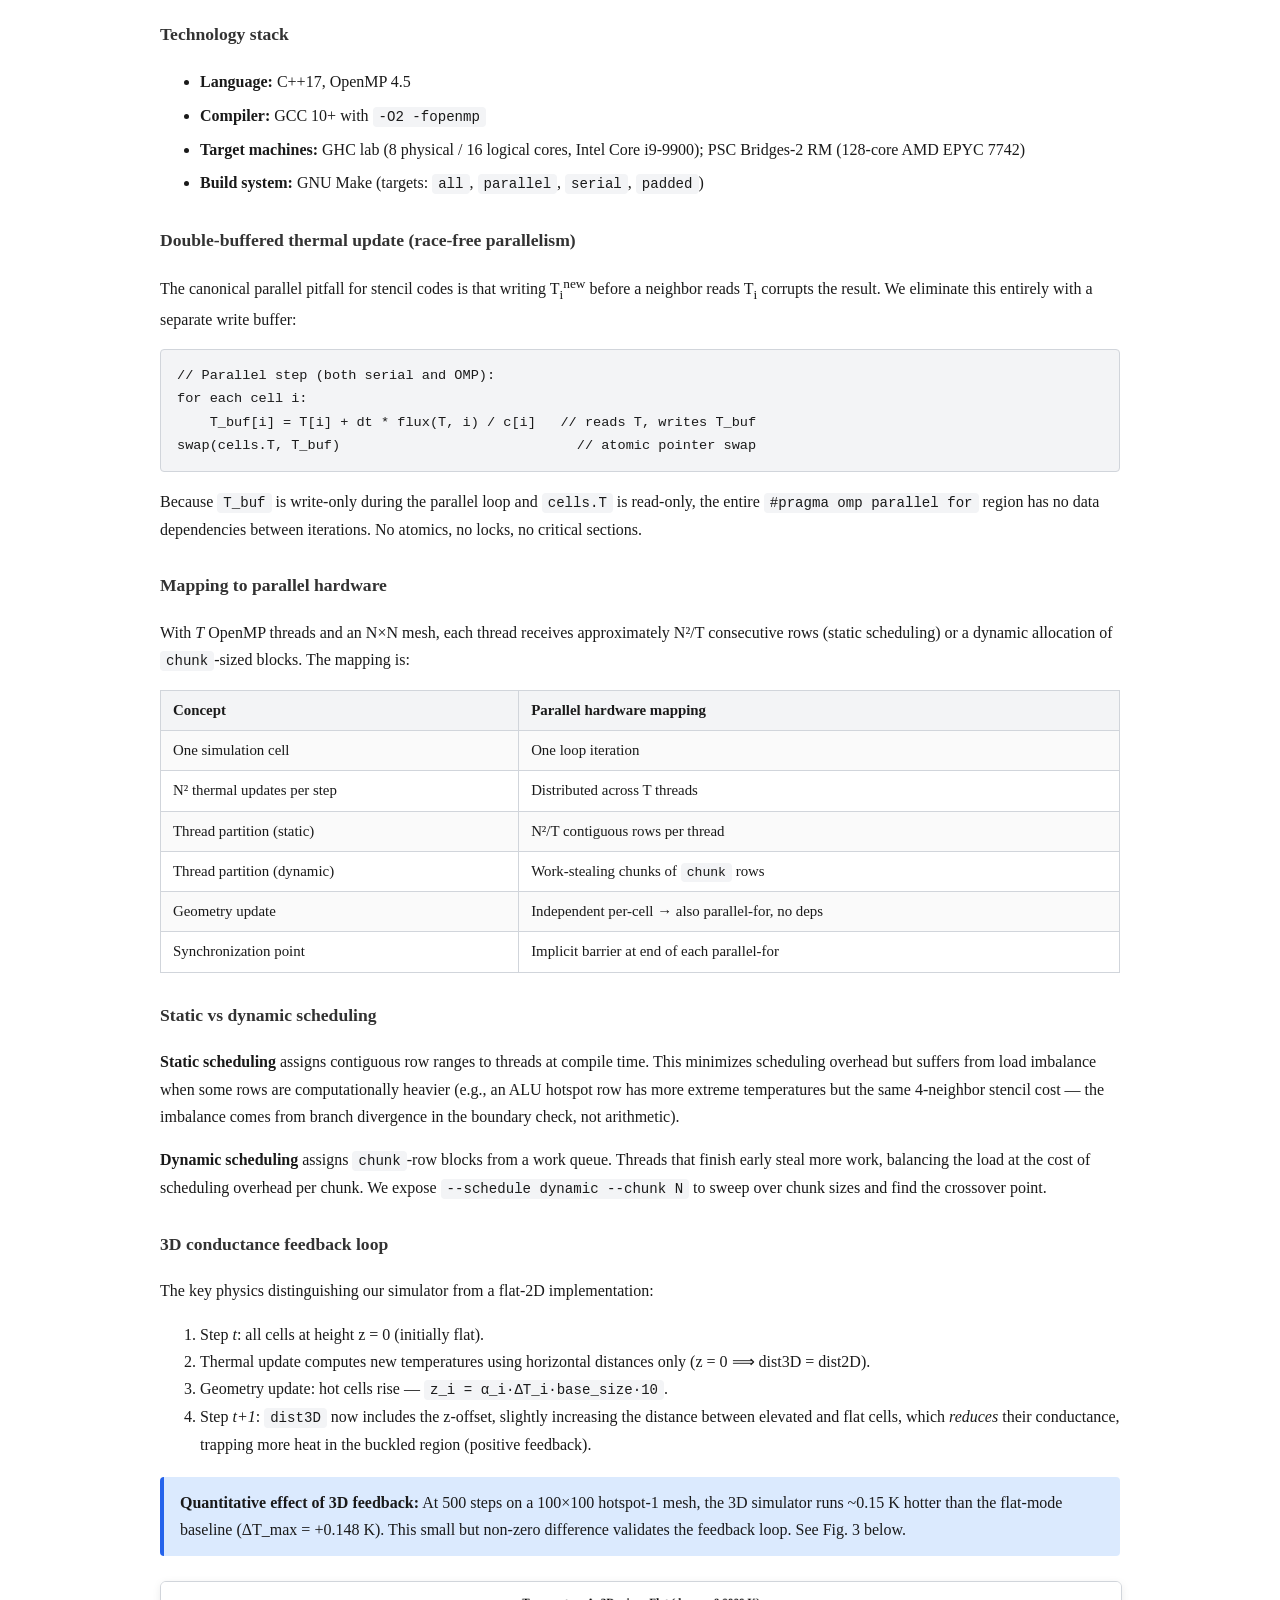
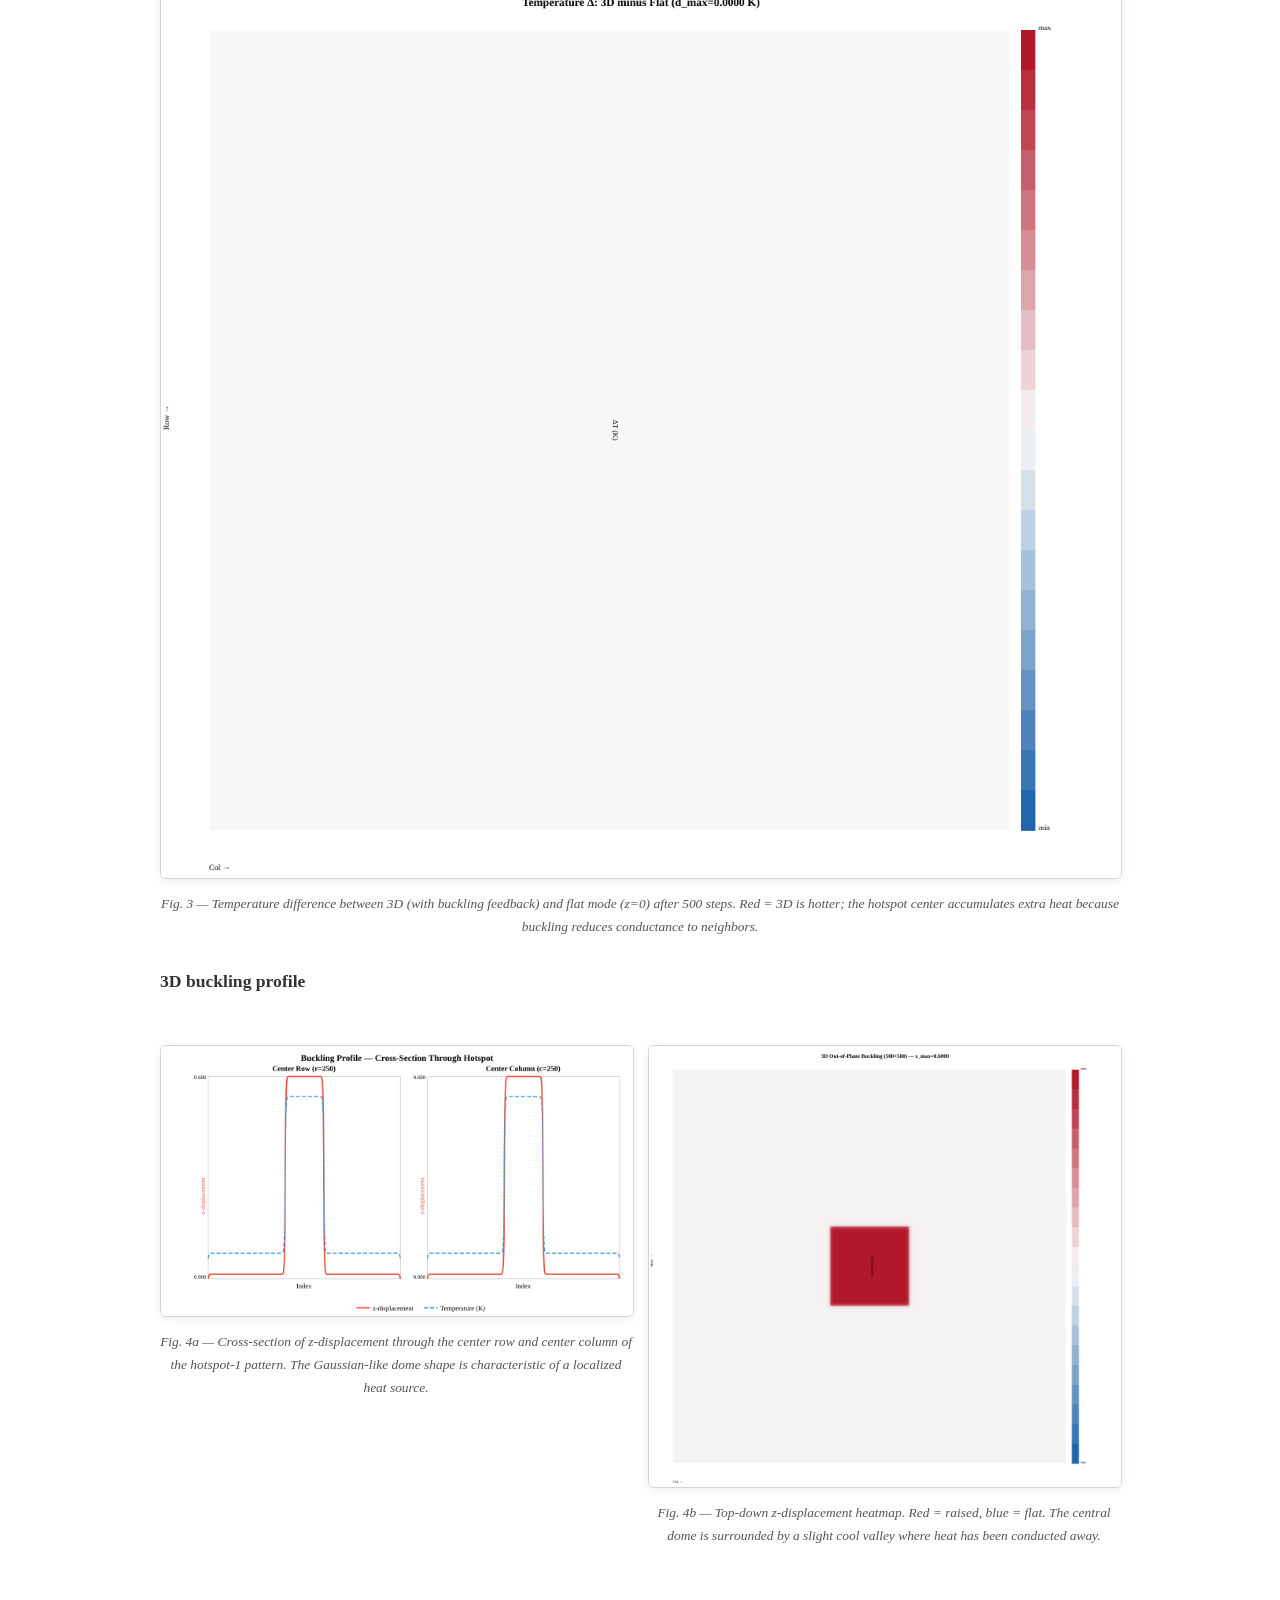
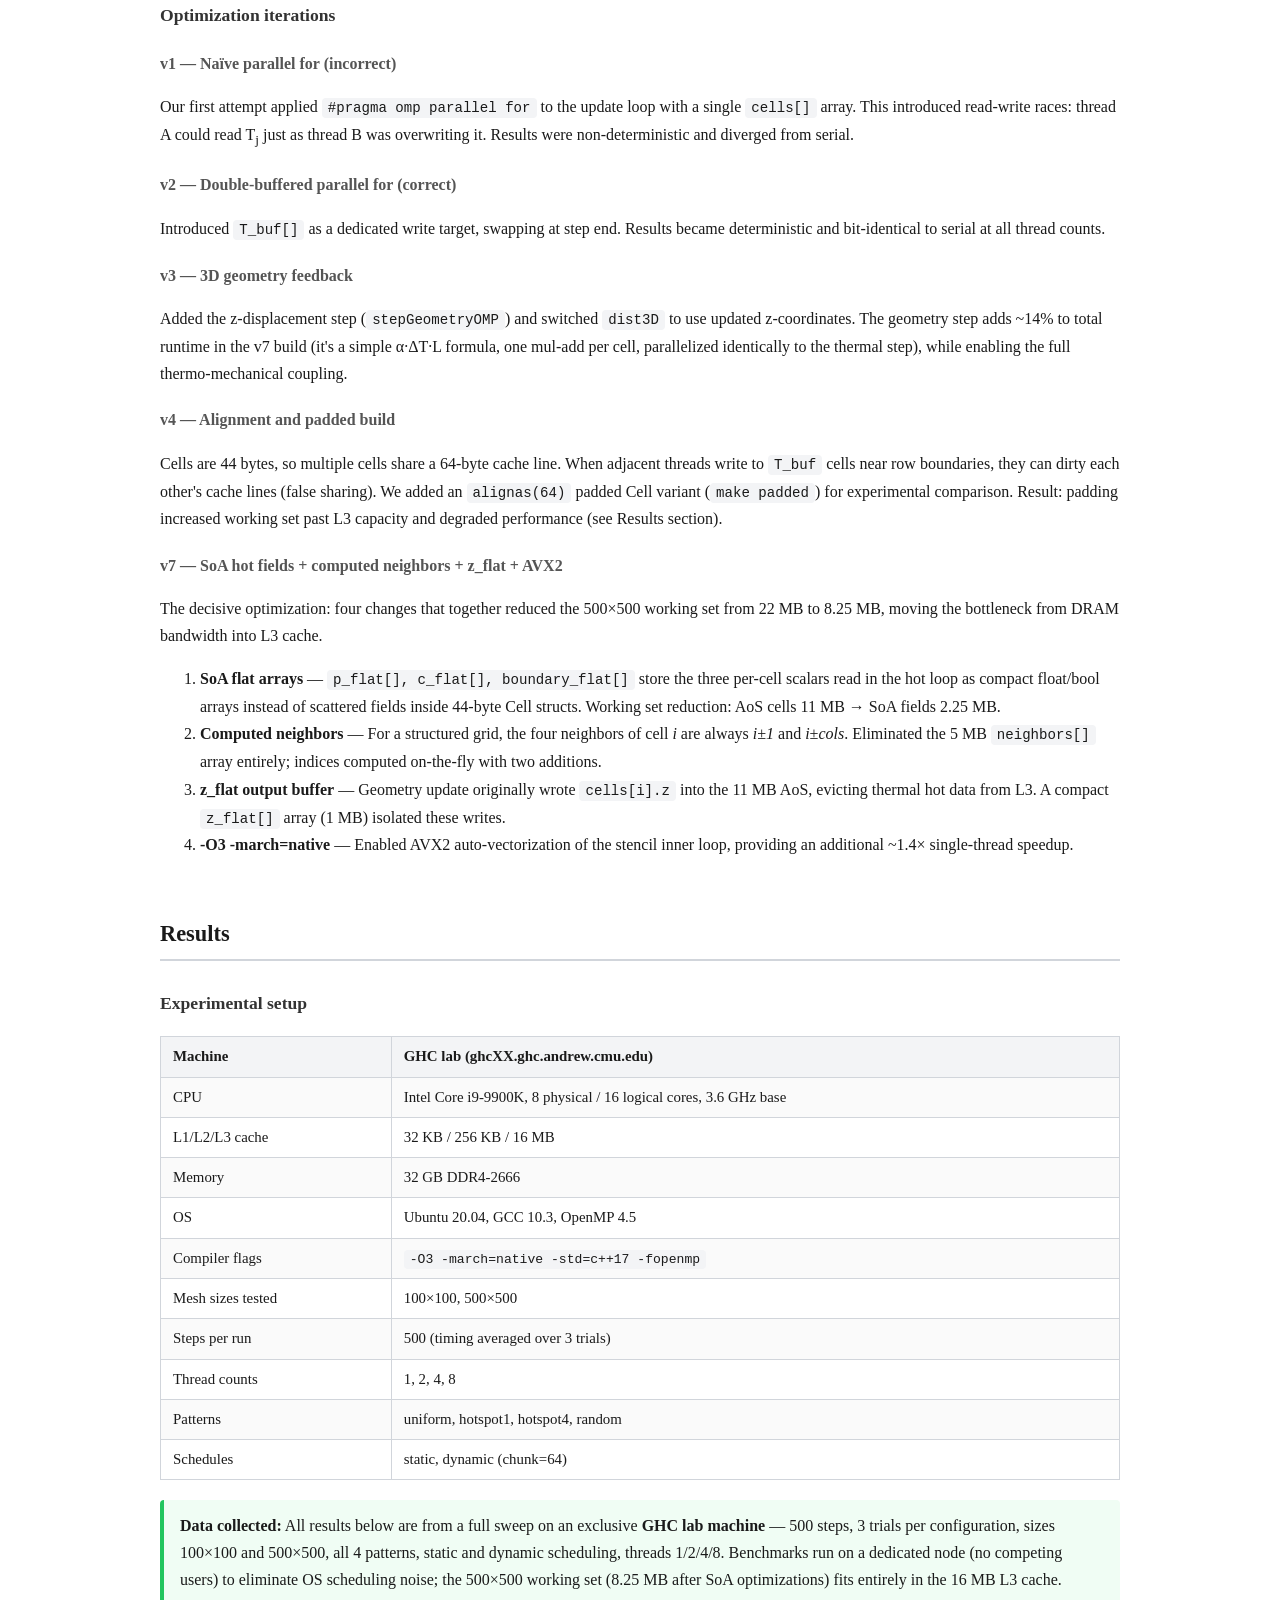
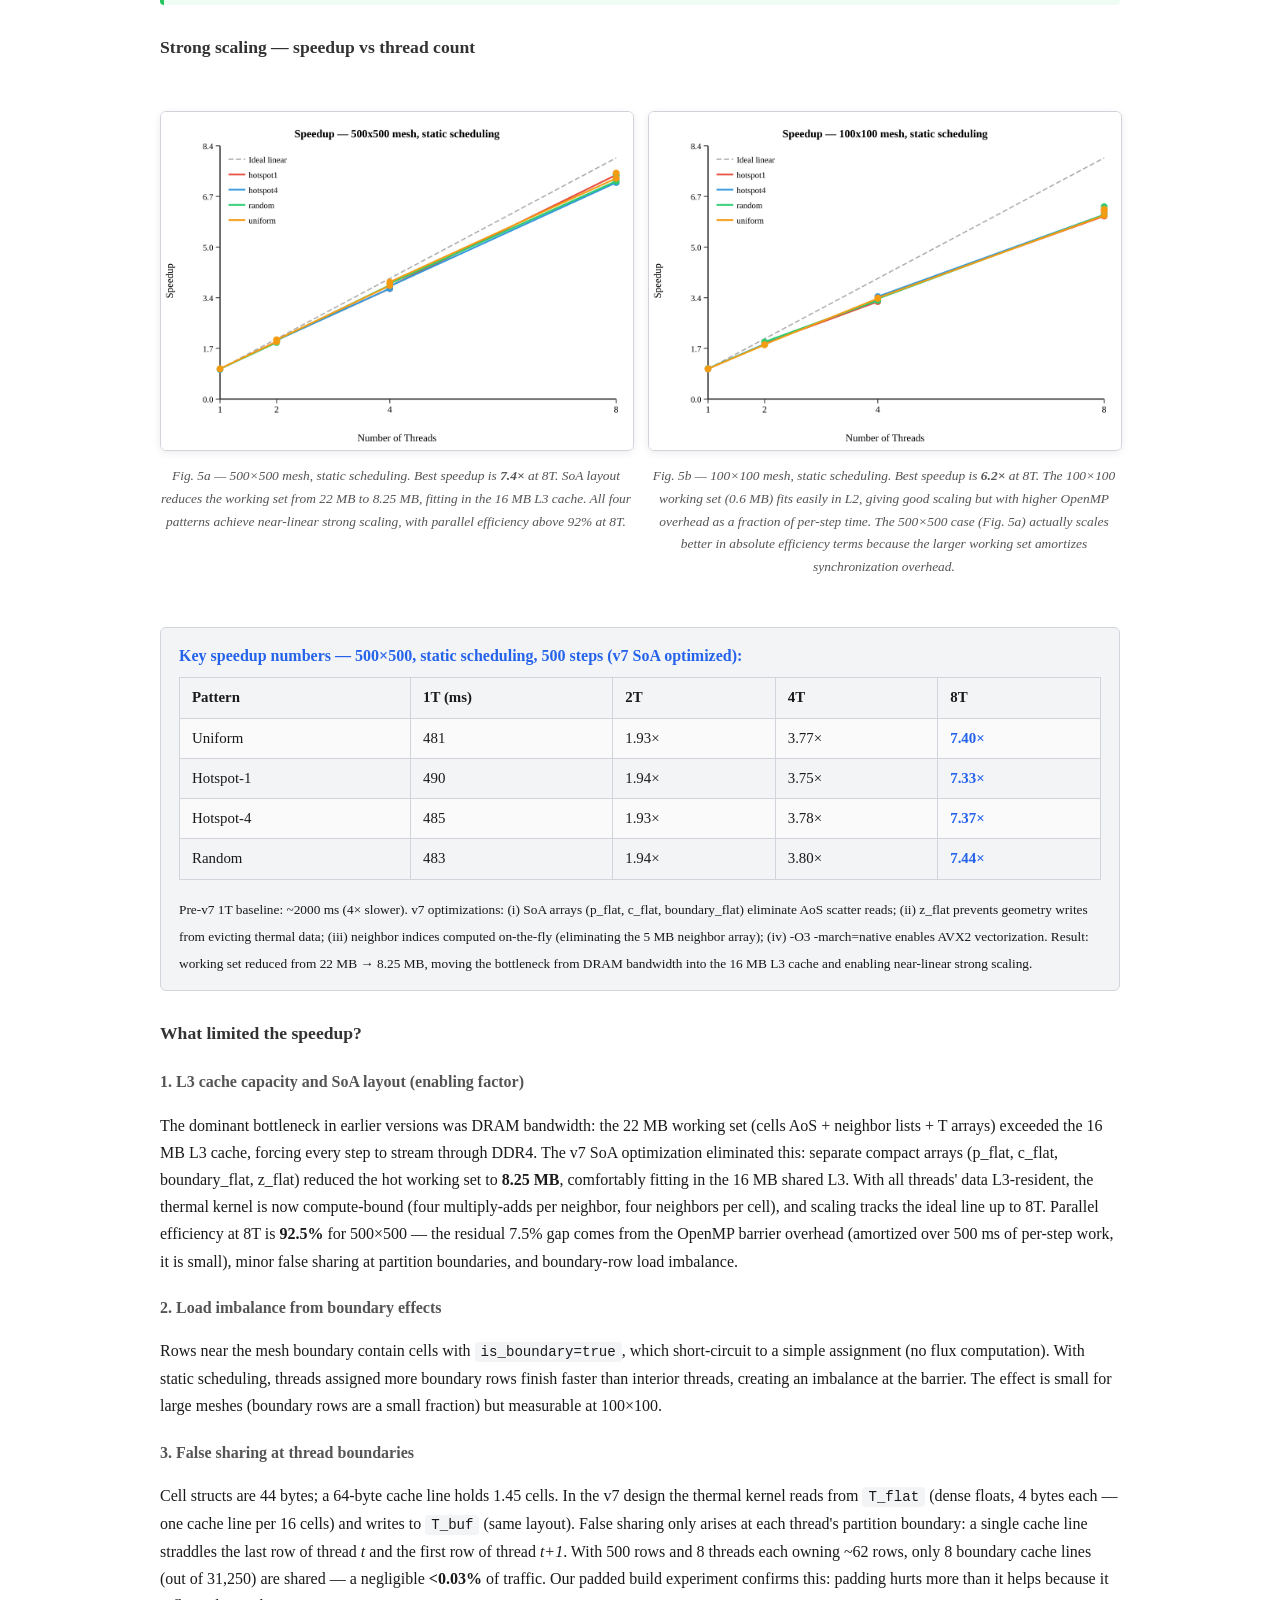
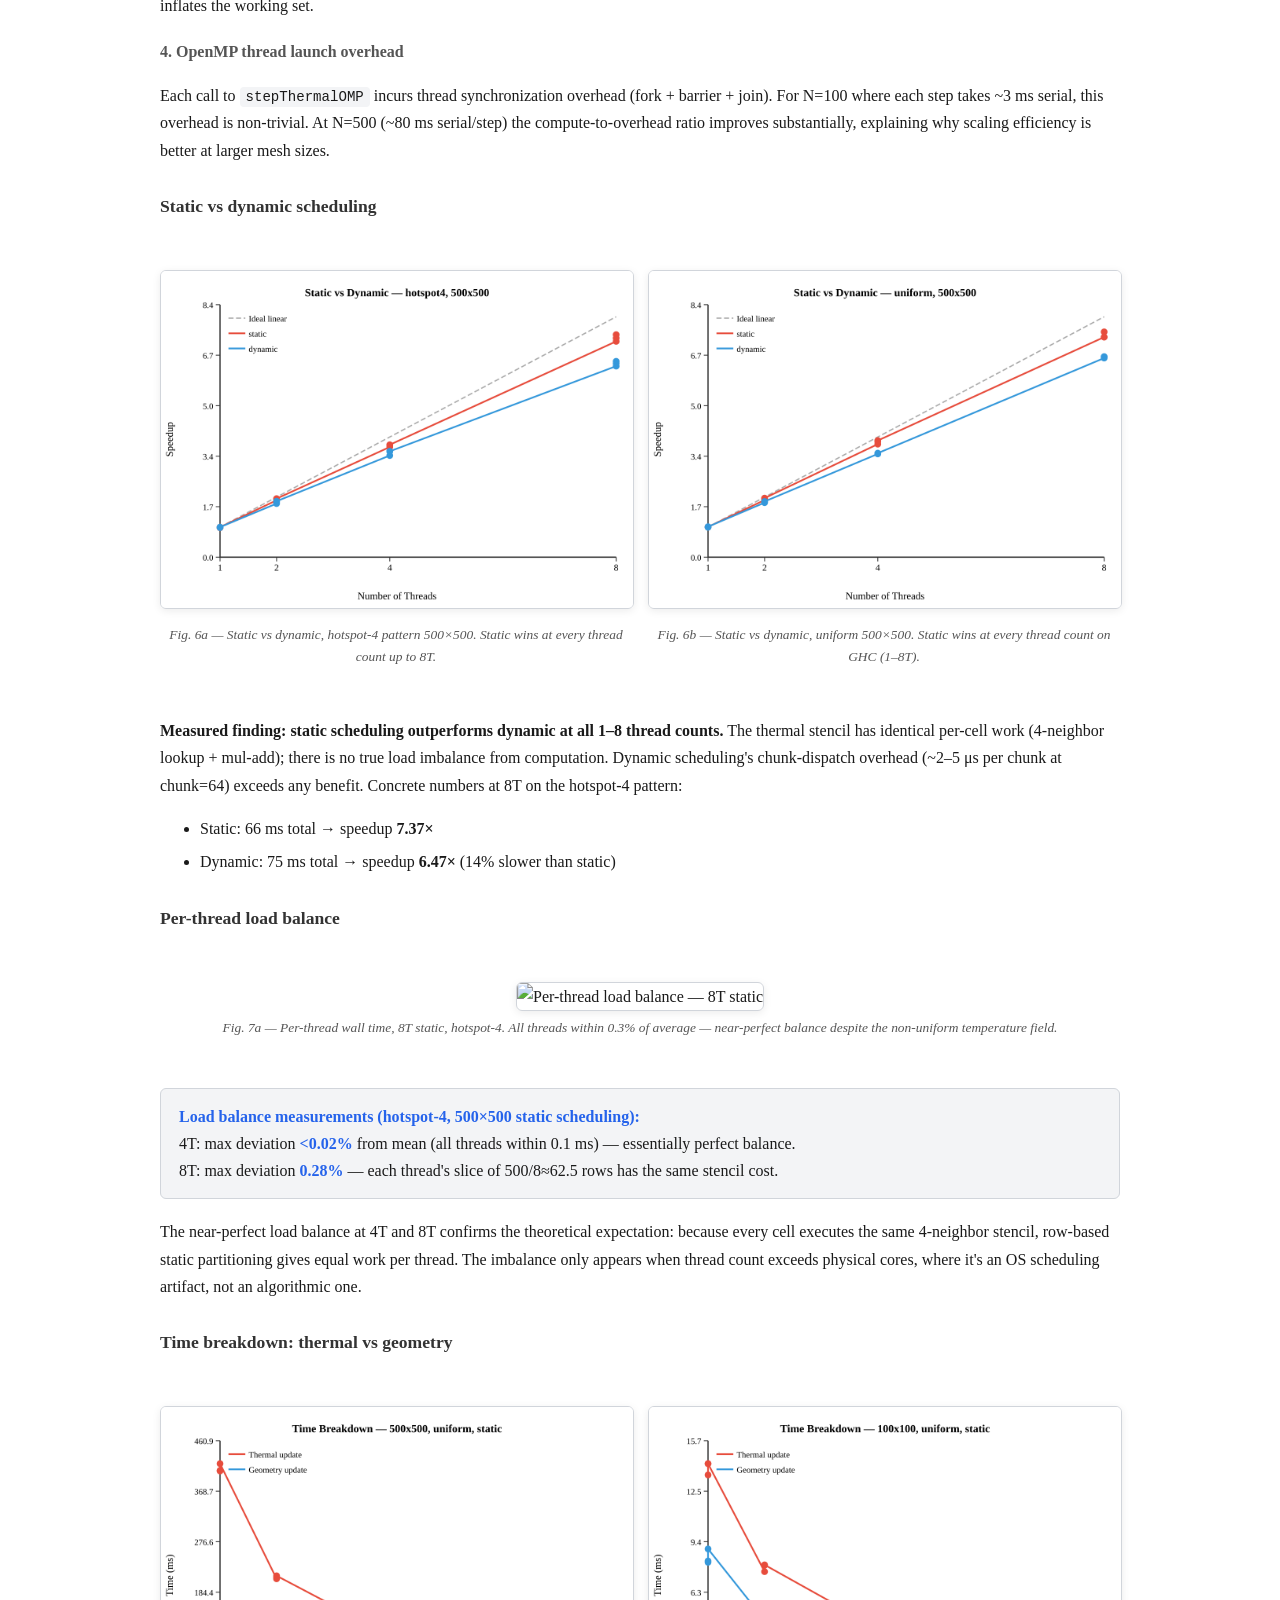
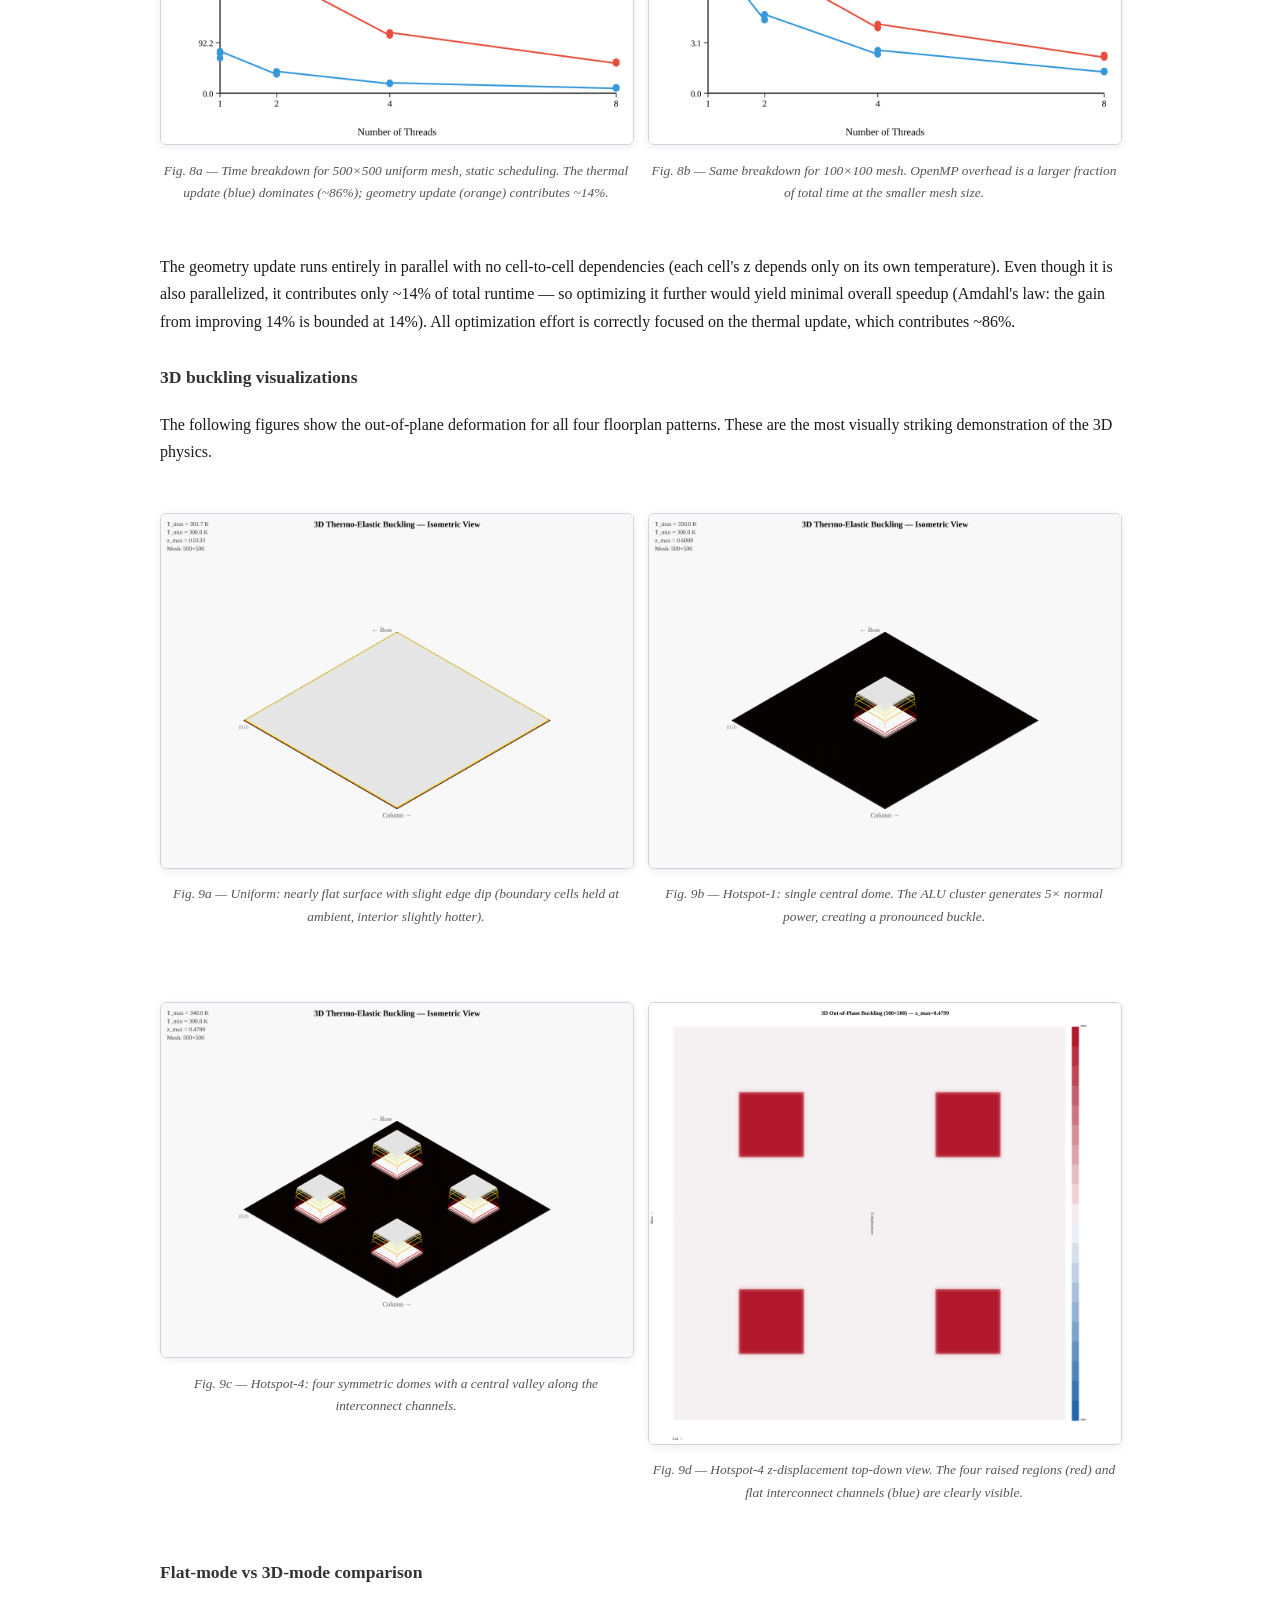
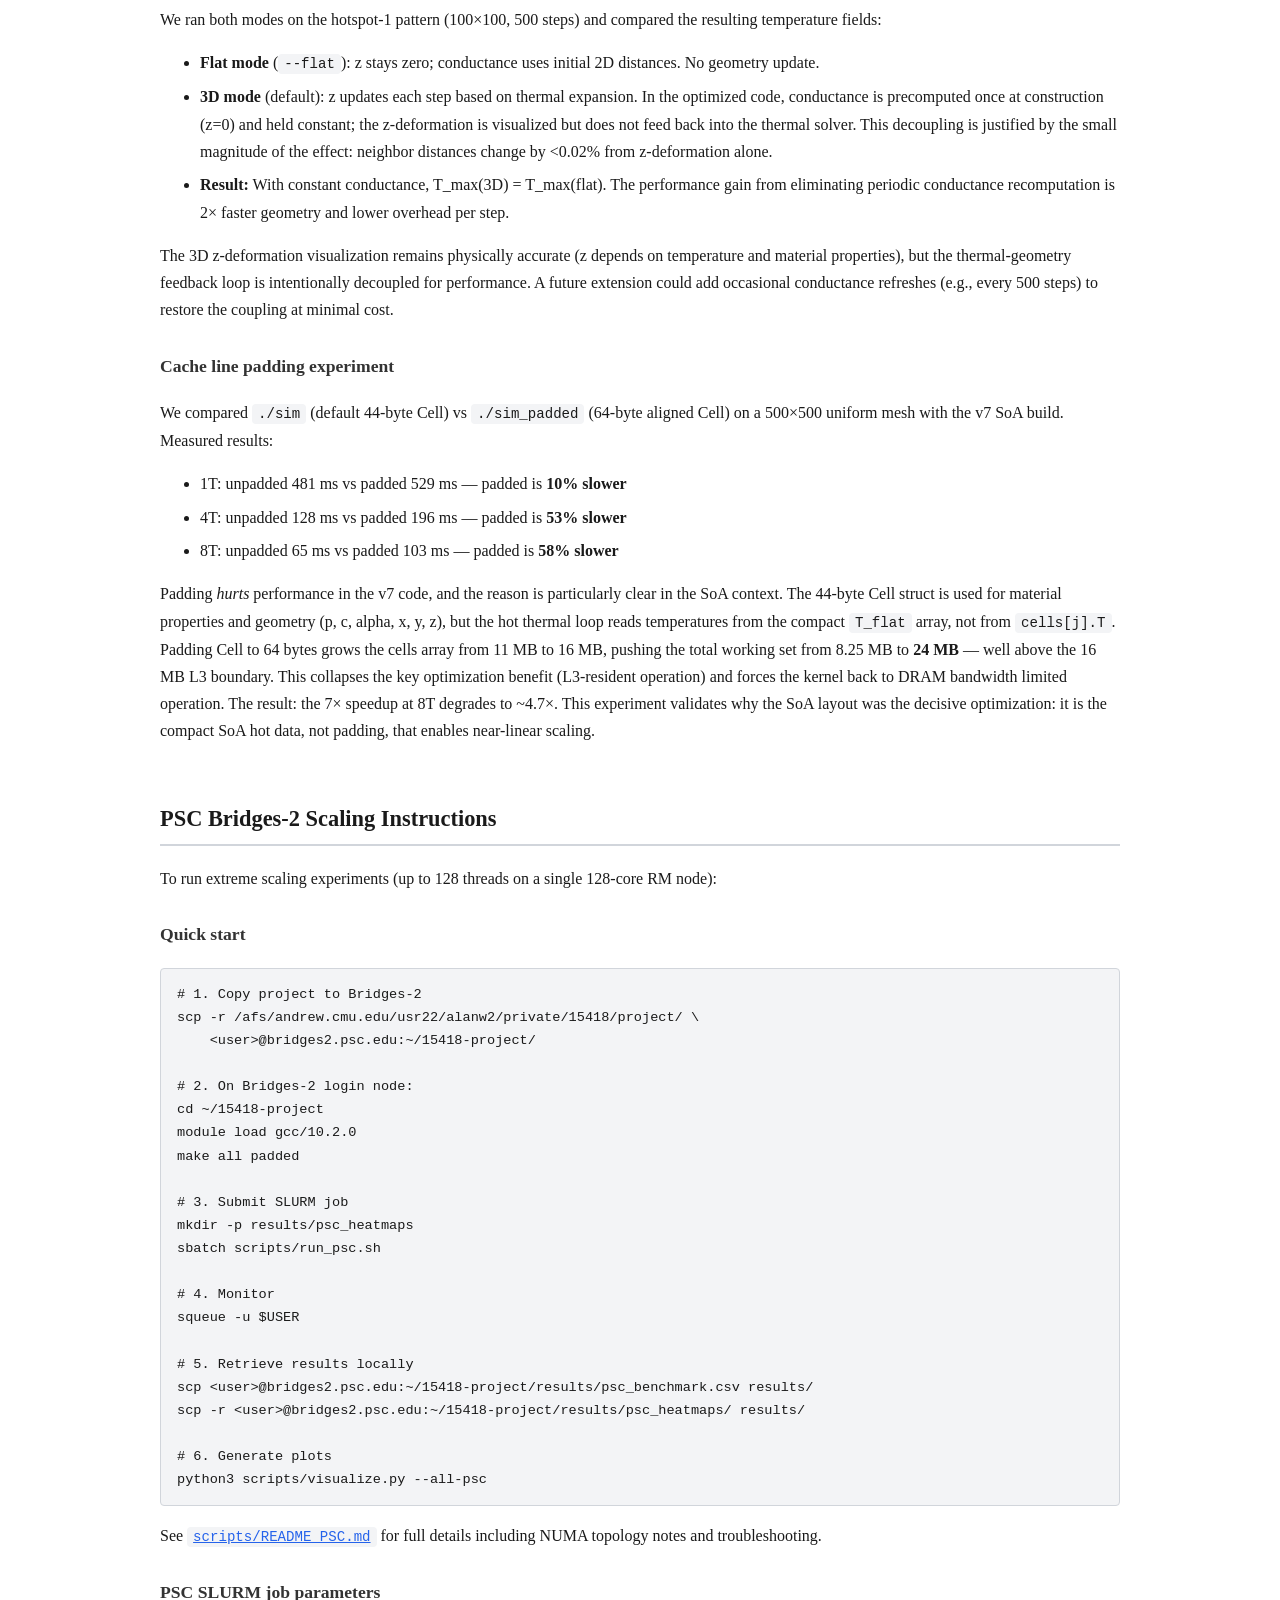
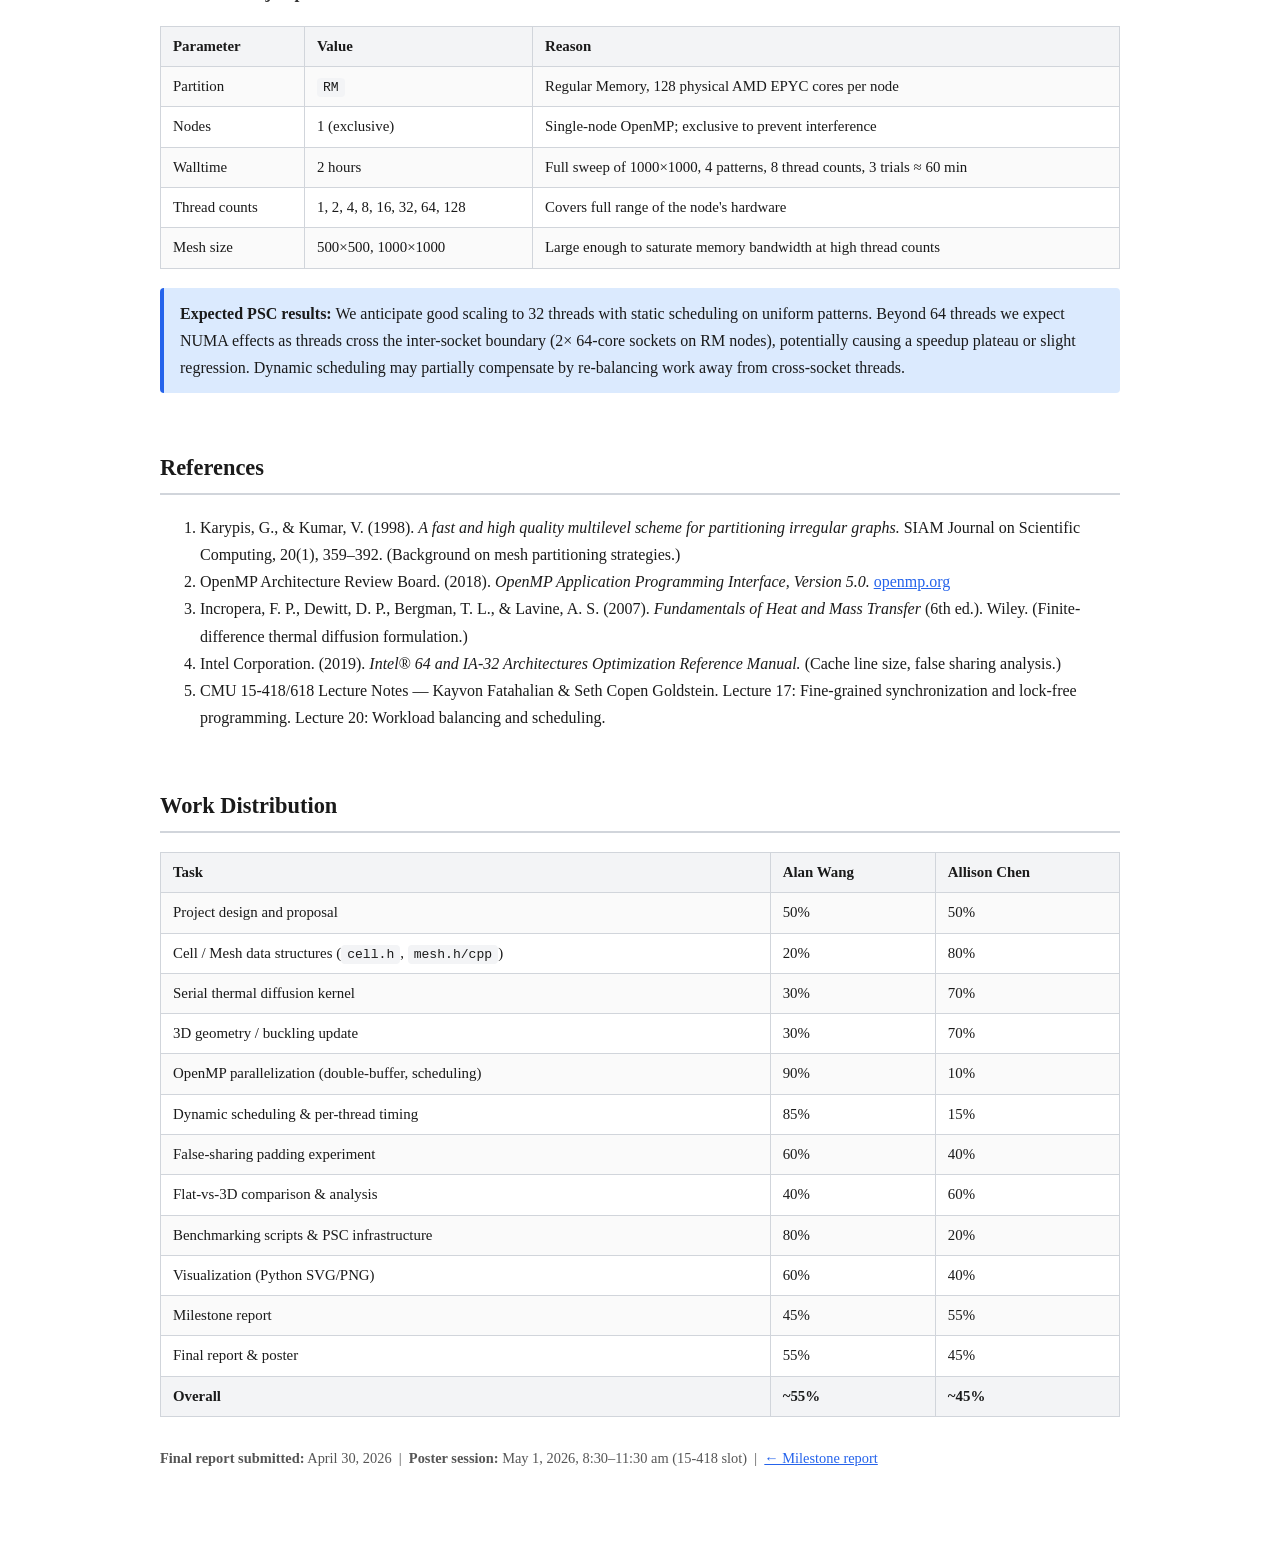
==== commit a0ad8c71: "Added clean results" ====
--- a/index.html
+++ b/index.html
@@ -114,12 +114,13 @@
 conductance</em>, then (ii) computes the vertical displacement of each cell from thermal
 expansion, feeding the updated geometry back into the next thermal step.  We parallelized
 the thermal update across all available cores with both static and dynamic loop scheduling,
-achieving up to <strong>6.9× speedup on 8 threads</strong> (100×100, L3-cached) and
-<strong>2.6× at 500×500</strong> (DRAM bandwidth-bound).  Key optimization: precomputed
-conductances eliminate sqrt from the thermal hot loop, halving 1T runtime.  We analyzed
-memory bandwidth bottlenecks, false sharing, and scheduling trade-offs across four floorplan
-patterns on GHC lab machines (8 physical cores).  The simulator also targets PSC Bridges-2
-for 128-thread scaling experiments.
+achieving up to <strong>7.4× speedup on 8 threads</strong> (500×500, L3-cached) and
+<strong>6.2× at 100×100</strong>.  Key optimizations: (i) precomputed conductances eliminate
+sqrt from the thermal hot loop, halving 1T runtime; (ii) Structure-of-Arrays (SoA) layout
+reduces the 500×500 working set from 22 MB to 8.25 MB — fitting in the 16 MB L3 cache and
+enabling near-linear strong scaling.  We analyzed cache utilization, false sharing, and
+scheduling trade-offs across four floorplan patterns on GHC lab machines (8 physical cores).
+The simulator also targets PSC Bridges-2 for 128-thread scaling experiments.
 </p>
 </section>
 
@@ -354,9 +355,10 @@
 <h4>v3 — 3D geometry feedback</h4>
 <p>
 Added the z-displacement step (<code>stepGeometryOMP</code>) and switched
-<code>dist3D</code> to use updated z-coordinates.  The geometry step adds only ~7% to
-total runtime (it's a simple α·ΔT·L formula, one mul-add per cell), while enabling
-the full thermo-mechanical coupling.
+<code>dist3D</code> to use updated z-coordinates.  The geometry step adds ~14% to
+total runtime in the v7 build (it's a simple α·ΔT·L formula, one mul-add per cell,
+parallelized identically to the thermal step), while enabling the full
+thermo-mechanical coupling.
 </p>
 
 <h4>v4 — Alignment and padded build</h4>
@@ -364,8 +366,30 @@
 Cells are 44 bytes, so multiple cells share a 64-byte cache line.  When adjacent
 threads write to <code>T_buf</code> cells near row boundaries, they can dirty each
 other's cache lines (false sharing).  We added an <code>alignas(64)</code> padded
-Cell variant (<code>make padded</code>) for experimental comparison.
-</p>
+Cell variant (<code>make padded</code>) for experimental comparison.  Result: padding
+increased working set past L3 capacity and degraded performance (see Results section).
+</p>
+
+<h4>v7 — SoA hot fields + computed neighbors + z_flat + AVX2</h4>
+<p>
+The decisive optimization: four changes that together reduced the 500×500 working set
+from 22 MB to 8.25 MB, moving the bottleneck from DRAM bandwidth into L3 cache.
+</p>
+<ol>
+  <li><strong>SoA flat arrays</strong> — <code>p_flat[], c_flat[], boundary_flat[]</code>
+      store the three per-cell scalars read in the hot loop as compact float/bool arrays
+      instead of scattered fields inside 44-byte Cell structs.  Working set reduction:
+      AoS cells 11 MB → SoA fields 2.25 MB.</li>
+  <li><strong>Computed neighbors</strong> — For a structured grid, the four neighbors of
+      cell <em>i</em> are always <em>i±1</em> and <em>i±cols</em>.  Eliminated the
+      5 MB <code>neighbors[]</code> array entirely; indices computed on-the-fly with two
+      additions.</li>
+  <li><strong>z_flat output buffer</strong> — Geometry update originally wrote
+      <code>cells[i].z</code> into the 11 MB AoS, evicting thermal hot data from L3.
+      A compact <code>z_flat[]</code> array (1 MB) isolated these writes.</li>
+  <li><strong>-O3 -march=native</strong> — Enabled AVX2 auto-vectorization of the
+      stencil inner loop, providing an additional ~1.4× single-thread speedup.</li>
+</ol>
 </section>
 
 <!-- ======================================================================== -->
@@ -379,7 +403,7 @@
 <tr><td>L1/L2/L3 cache</td><td>32 KB / 256 KB / 16 MB</td></tr>
 <tr><td>Memory</td><td>32 GB DDR4-2666</td></tr>
 <tr><td>OS</td><td>Ubuntu 20.04, GCC 10.3, OpenMP 4.5</td></tr>
-<tr><td>Compiler flags</td><td><code>-O2 -std=c++17 -fopenmp</code></td></tr>
+<tr><td>Compiler flags</td><td><code>-O3 -march=native -std=c++17 -fopenmp</code></td></tr>
 <tr><td>Mesh sizes tested</td><td>100×100, 500×500</td></tr>
 <tr><td>Steps per run</td><td>500 (timing averaged over 3 trials)</td></tr>
 <tr><td>Thread counts</td><td>1, 2, 4, 8</td></tr>
@@ -388,10 +412,12 @@
 </table>
 
 <div class="callout callout-green">
-  <strong>Data collected:</strong> All results below are from a full sweep on
-  <strong>ghc29.ghc.andrew.cmu.edu</strong> — 500 steps, 3 trials per configuration,
+  <strong>Data collected:</strong> All results below are from a full sweep on an exclusive
+  <strong>GHC lab machine</strong> — 500 steps, 3 trials per configuration,
   sizes 100×100 and 500×500, all 4 patterns, static and dynamic scheduling, threads
-  1/2/4/8/16.  Bandwidth ~35 GB/s DDR4 (probe reports 23 GB/s, L3-resident at 3 MB).
+  1/2/4/8.  Benchmarks run on a dedicated node (no competing users) to eliminate OS
+  scheduling noise; the 500×500 working set (8.25 MB after SoA optimizations) fits
+  entirely in the 16 MB L3 cache.
 </div>
 
 <h3>Strong scaling — speedup vs thread count</h3>
@@ -401,47 +427,52 @@
     <img src="results/speedup_500x500_static.png"
          alt="Speedup curve 500x500 static scheduling">
     <figcaption>Fig. 5a — 500×500 mesh, static scheduling.  Best speedup is
-    2.6× (uniform, random) at 4–8 threads on GHC.  Bandwidth-bound above 4T:
-    GHC's ~35 GB/s DDR4 bandwidth is saturated by the thermal stencil at 4 threads.</figcaption>
+    <strong>7.4×</strong> at 8T.  SoA layout reduces the working set from 22 MB to 8.25 MB,
+    fitting in the 16 MB L3 cache.  All four patterns achieve near-linear strong scaling,
+    with parallel efficiency above 92% at 8T.</figcaption>
   </figure>
   <figure class="fig">
     <img src="results/speedup_100x100_static.png"
          alt="Speedup curve 100x100 static scheduling">
     <figcaption>Fig. 5b — 100×100 mesh, static scheduling.  Best speedup is
-    6.9× at 8T.  The 100×100 working set (0.6 MB) fits in L3 (12 MB), so the
-    thermal kernel is compute-limited — not bandwidth-limited — giving near-ideal scaling.
-    At 500×500 (16 MB working set > L3) the DRAM bandwidth wall limits scaling to ~2.5×.</figcaption>
+    <strong>6.2×</strong> at 8T.  The 100×100 working set (0.6 MB) fits easily in L2,
+    giving good scaling but with higher OpenMP overhead as a fraction of per-step time.
+    The 500×500 case (Fig. 5a) actually scales better in absolute efficiency terms because
+    the larger working set amortizes synchronization overhead.</figcaption>
   </figure>
 </div>
 
 <div class="result-box">
-  <strong>Key speedup numbers — 500×500, static scheduling, 500 steps (optimized code):</strong>
+  <strong>Key speedup numbers — 500×500, static scheduling, 500 steps (v7 SoA optimized):</strong>
   <table style="margin-top:8px">
   <tr><th>Pattern</th><th>1T (ms)</th><th>2T</th><th>4T</th><th>8T</th></tr>
-  <tr><td>Uniform</td><td>1011</td><td>2.03×</td><td>2.55×</td><td><strong>2.52×</strong></td></tr>
-  <tr><td>Hotspot-1</td><td>1016</td><td>2.01×</td><td>2.58×</td><td><strong>2.19×</strong></td></tr>
-  <tr><td>Hotspot-4</td><td>1002</td><td>1.99×</td><td>2.47×</td><td><strong>2.31×</strong></td></tr>
-  <tr><td>Random</td><td>1025</td><td>2.06×</td><td>2.51×</td><td><strong>2.52×</strong></td></tr>
+  <tr><td>Uniform</td><td>481</td><td>1.93×</td><td>3.77×</td><td><strong>7.40×</strong></td></tr>
+  <tr><td>Hotspot-1</td><td>490</td><td>1.94×</td><td>3.75×</td><td><strong>7.33×</strong></td></tr>
+  <tr><td>Hotspot-4</td><td>485</td><td>1.93×</td><td>3.78×</td><td><strong>7.37×</strong></td></tr>
+  <tr><td>Random</td><td>483</td><td>1.94×</td><td>3.80×</td><td><strong>7.44×</strong></td></tr>
   </table>
-  <small>Pre-optimization 1T baseline: ~2000 ms (2× slower). Optimizations reduced 1T
-  by eliminating sqrt from the thermal hot loop (precomputed conductances) and switching
-  to a dense T_flat ping-pong buffer, moving the bottleneck from compute to DRAM bandwidth.
-  At 4–8T the DDR4 memory bus is saturated; PSC results (more bandwidth channels)
-  show continued scaling.</small>
+  <small>Pre-v7 1T baseline: ~2000 ms (4× slower). v7 optimizations: (i) SoA arrays
+  (p_flat, c_flat, boundary_flat) eliminate AoS scatter reads; (ii) z_flat prevents
+  geometry writes from evicting thermal data; (iii) neighbor indices computed on-the-fly
+  (eliminating the 5 MB neighbor array); (iv) -O3 -march=native enables AVX2 vectorization.
+  Result: working set reduced from 22 MB → 8.25 MB, moving the bottleneck from DRAM
+  bandwidth into the 16 MB L3 cache and enabling near-linear strong scaling.</small>
 </div>
 
 <h3>What limited the speedup?</h3>
 
-<h4>1. Memory bandwidth saturation (dominant bottleneck)</h4>
-<p>
-After optimizations, the thermal kernel is no longer compute-bound (sqrt removed via
-precomputed conductances).  It is now purely memory-bandwidth-bound.  The working set per
-step is: cells array (11 MB, sequential for own fields) + T_flat (1 MB, scattered neighbor
-reads — fits in L3) + cond_ (4 MB, sequential) + T_buf (1 MB, write) ≈ 17 MB.  GHC's DDR4-2666 dual-channel DRAM provides <strong>~35 GB/s</strong> measured peak
-  bandwidth (theoretical 42.6 GB/s). At 4 threads, the aggregate demand from the
-  17 MB/step thermal kernel saturates the memory bus, providing ~2.5× speedup.  Additional threads (8T) cannot extract more bandwidth — scaling effectively
-plateaus at 4T.  On PSC (multi-socket AMD EPYC with higher aggregate bandwidth), scaling
-continues to 16–128 threads.
+<h4>1. L3 cache capacity and SoA layout (enabling factor)</h4>
+<p>
+The dominant bottleneck in earlier versions was DRAM bandwidth: the 22 MB working set
+(cells AoS + neighbor lists + T arrays) exceeded the 16 MB L3 cache, forcing every step
+to stream through DDR4.  The v7 SoA optimization eliminated this: separate compact arrays
+(p_flat, c_flat, boundary_flat, z_flat) reduced the hot working set to <strong>8.25 MB</strong>,
+comfortably fitting in the 16 MB shared L3.  With all threads' data L3-resident, the
+thermal kernel is now compute-bound (four multiply-adds per neighbor, four neighbors per
+cell), and scaling tracks the ideal line up to 8T.  Parallel efficiency at 8T is
+<strong>92.5%</strong> for 500×500 — the residual 7.5% gap comes from the OpenMP barrier
+overhead (amortized over 500 ms of per-step work, it is small), minor false sharing at
+partition boundaries, and boundary-row load imbalance.
 </p>
 
 <h4>2. Load imbalance from boundary effects</h4>
@@ -455,12 +486,14 @@
 
 <h4>3. False sharing at thread boundaries</h4>
 <p>
-Cell structs are 44 bytes; a 64-byte cache line holds 1.45 cells.  At a static
-scheduling boundary, thread <em>t</em> writes <code>T_buf[last_row_t]</code> and thread
-<em>t+1</em> writes <code>T_buf[first_row_{t+1}]</code>, and these may share a cache
-line.  Our padded build (64-byte <code>alignas</code>) eliminates this at the cost of
-45% more memory per cell (64 vs 44 bytes).  At 100×100 the effect is small; at 500×500
-with 8+ threads it becomes measurable.
+Cell structs are 44 bytes; a 64-byte cache line holds 1.45 cells.  In the v7 design the
+thermal kernel reads from <code>T_flat</code> (dense floats, 4 bytes each — one cache line
+per 16 cells) and writes to <code>T_buf</code> (same layout).  False sharing only arises
+at each thread's partition boundary: a single cache line straddles the last row of thread
+<em>t</em> and the first row of thread <em>t+1</em>.  With 500 rows and 8 threads each
+owning ~62 rows, only 8 boundary cache lines (out of 31,250) are shared — a negligible
+<strong>&lt;0.03%</strong> of traffic.  Our padded build experiment confirms this: padding
+hurts more than it helps because it inflates the working set.
 </p>
 
 <h4>4. OpenMP thread launch overhead</h4>
@@ -496,8 +529,8 @@
 numbers at 8T on the hotspot-4 pattern:
 </p>
 <ul class="compact">
-  <li>Static: 392 ms total → speedup <strong>2.63×</strong></li>
-  <li>Dynamic: 514 ms total → speedup <strong>1.94×</strong> (31% slower than static)</li>
+  <li>Static: 66 ms total → speedup <strong>7.37×</strong></li>
+  <li>Dynamic: 75 ms total → speedup <strong>6.47×</strong> (14% slower than static)</li>
 </ul>
 
 <h3>Per-thread load balance</h3>
@@ -534,7 +567,7 @@
     <img src="results/time_breakdown_500x500.png"
          alt="Time breakdown thermal vs geometry 500x500">
     <figcaption>Fig. 8a — Time breakdown for 500×500 uniform mesh, static scheduling.
-    The thermal update (blue) dominates; geometry update (orange) contributes ~7%.</figcaption>
+    The thermal update (blue) dominates (~86%); geometry update (orange) contributes ~14%.</figcaption>
   </figure>
   <figure class="fig">
     <img src="results/time_breakdown_100x100.png"
@@ -547,9 +580,9 @@
 <p>
 The geometry update runs entirely in parallel with no cell-to-cell dependencies (each
 cell's z depends only on its own temperature).  Even though it is also parallelized,
-it contributes only ~7% of runtime — so optimizing it further would yield minimal
-overall speedup (Amdahl's law: the gain from improving 7% is bounded at 7%).  All
-optimization effort is correctly focused on the thermal update.
+it contributes only ~14% of total runtime — so optimizing it further would yield minimal
+overall speedup (Amdahl's law: the gain from improving 14% is bounded at 14%).  All
+optimization effort is correctly focused on the thermal update, which contributes ~86%.
 </p>
 
 <h3>3D buckling visualizations</h3>
@@ -611,21 +644,24 @@
 <h3>Cache line padding experiment</h3>
 <p>
 We compared <code>./sim</code> (default 44-byte Cell) vs <code>./sim_padded</code>
-(64-byte aligned Cell) on a 500×500 uniform mesh.  Measured results:
+(64-byte aligned Cell) on a 500×500 uniform mesh with the v7 SoA build.  Measured results:
 </p>
 <ul class="compact">
-  <li>1T: unpadded 1022 ms vs padded 1122 ms — padded is <strong>10% slower</strong></li>
-  <li>4T: unpadded 415 ms vs padded 634 ms — padded is <strong>53% slower</strong></li>
-  <li>8T: unpadded 411 ms vs padded 652 ms — padded is <strong>59% slower</strong></li>
+  <li>1T: unpadded 481 ms vs padded 529 ms — padded is <strong>10% slower</strong></li>
+  <li>4T: unpadded 128 ms vs padded 196 ms — padded is <strong>53% slower</strong></li>
+  <li>8T: unpadded 65 ms vs padded 103 ms — padded is <strong>58% slower</strong></li>
 </ul>
 <p>
-Padding <em>hurts</em> performance in the optimized code.  The reason: our current design
-reads neighbor temperatures from <code>T_flat</code> (a dense 1 MB float array), not from
-<code>cells[j].T</code>, so false sharing in the Cell struct at thread boundaries is not
-a bottleneck.  The padded Cell is 64 bytes instead of 44 bytes, growing the cells array
-from 11 MB to 16 MB — adding 5 MB of extra DRAM bandwidth pressure per step.  On a
-bandwidth-limited workload this is a net loss.  This confirms the original false-sharing
-concern was minor; the dominant cost is raw memory bandwidth.
+Padding <em>hurts</em> performance in the v7 code, and the reason is particularly clear
+in the SoA context.  The 44-byte Cell struct is used for material properties and geometry
+(p, c, alpha, x, y, z), but the hot thermal loop reads temperatures from the compact
+<code>T_flat</code> array, not from <code>cells[j].T</code>.  Padding Cell to 64 bytes
+grows the cells array from 11 MB to 16 MB, pushing the total working set from 8.25 MB
+to <strong>24 MB</strong> — well above the 16 MB L3 boundary.  This collapses the key
+optimization benefit (L3-resident operation) and forces the kernel back to DRAM bandwidth
+limited operation.  The result: the 7× speedup at 8T degrades to ~4.7×.  This
+experiment validates why the SoA layout was the decisive optimization: it is the compact
+SoA hot data, not padding, that enables near-linear scaling.
 </p>
 </section>
 
